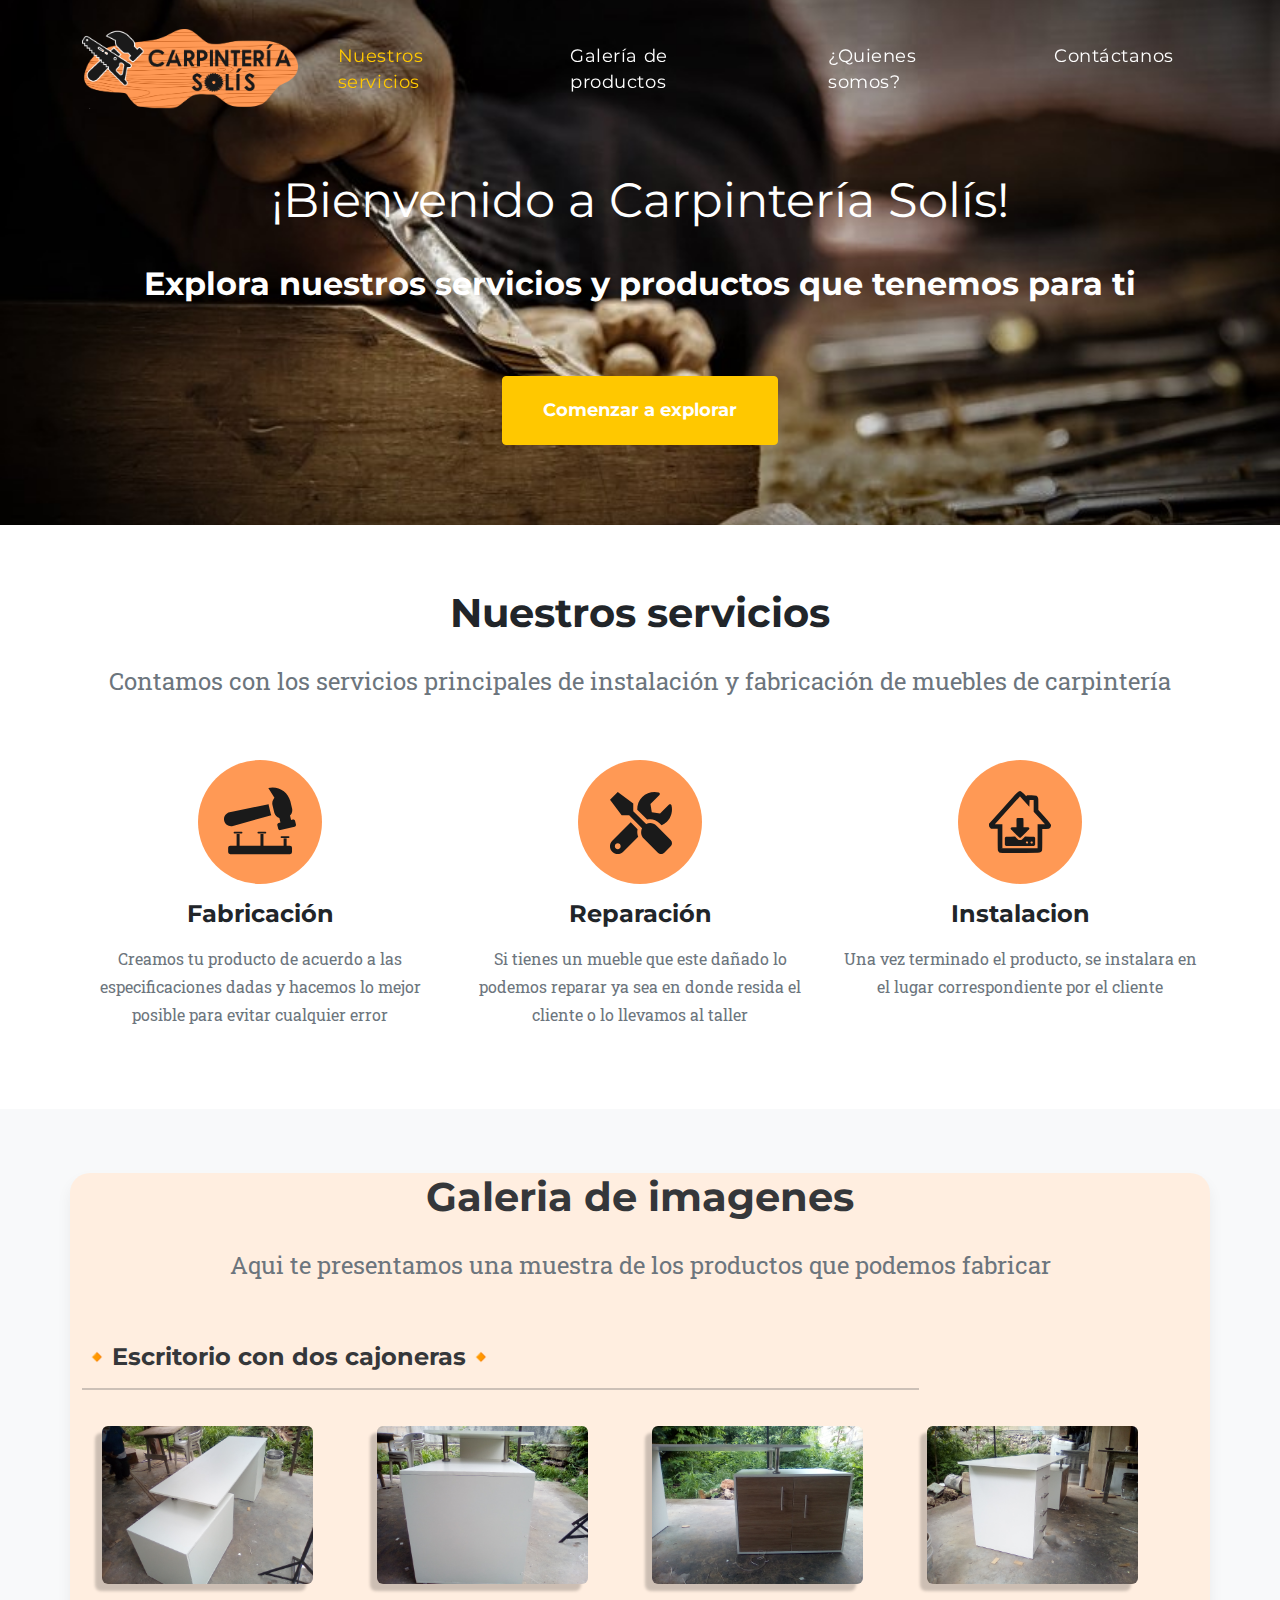
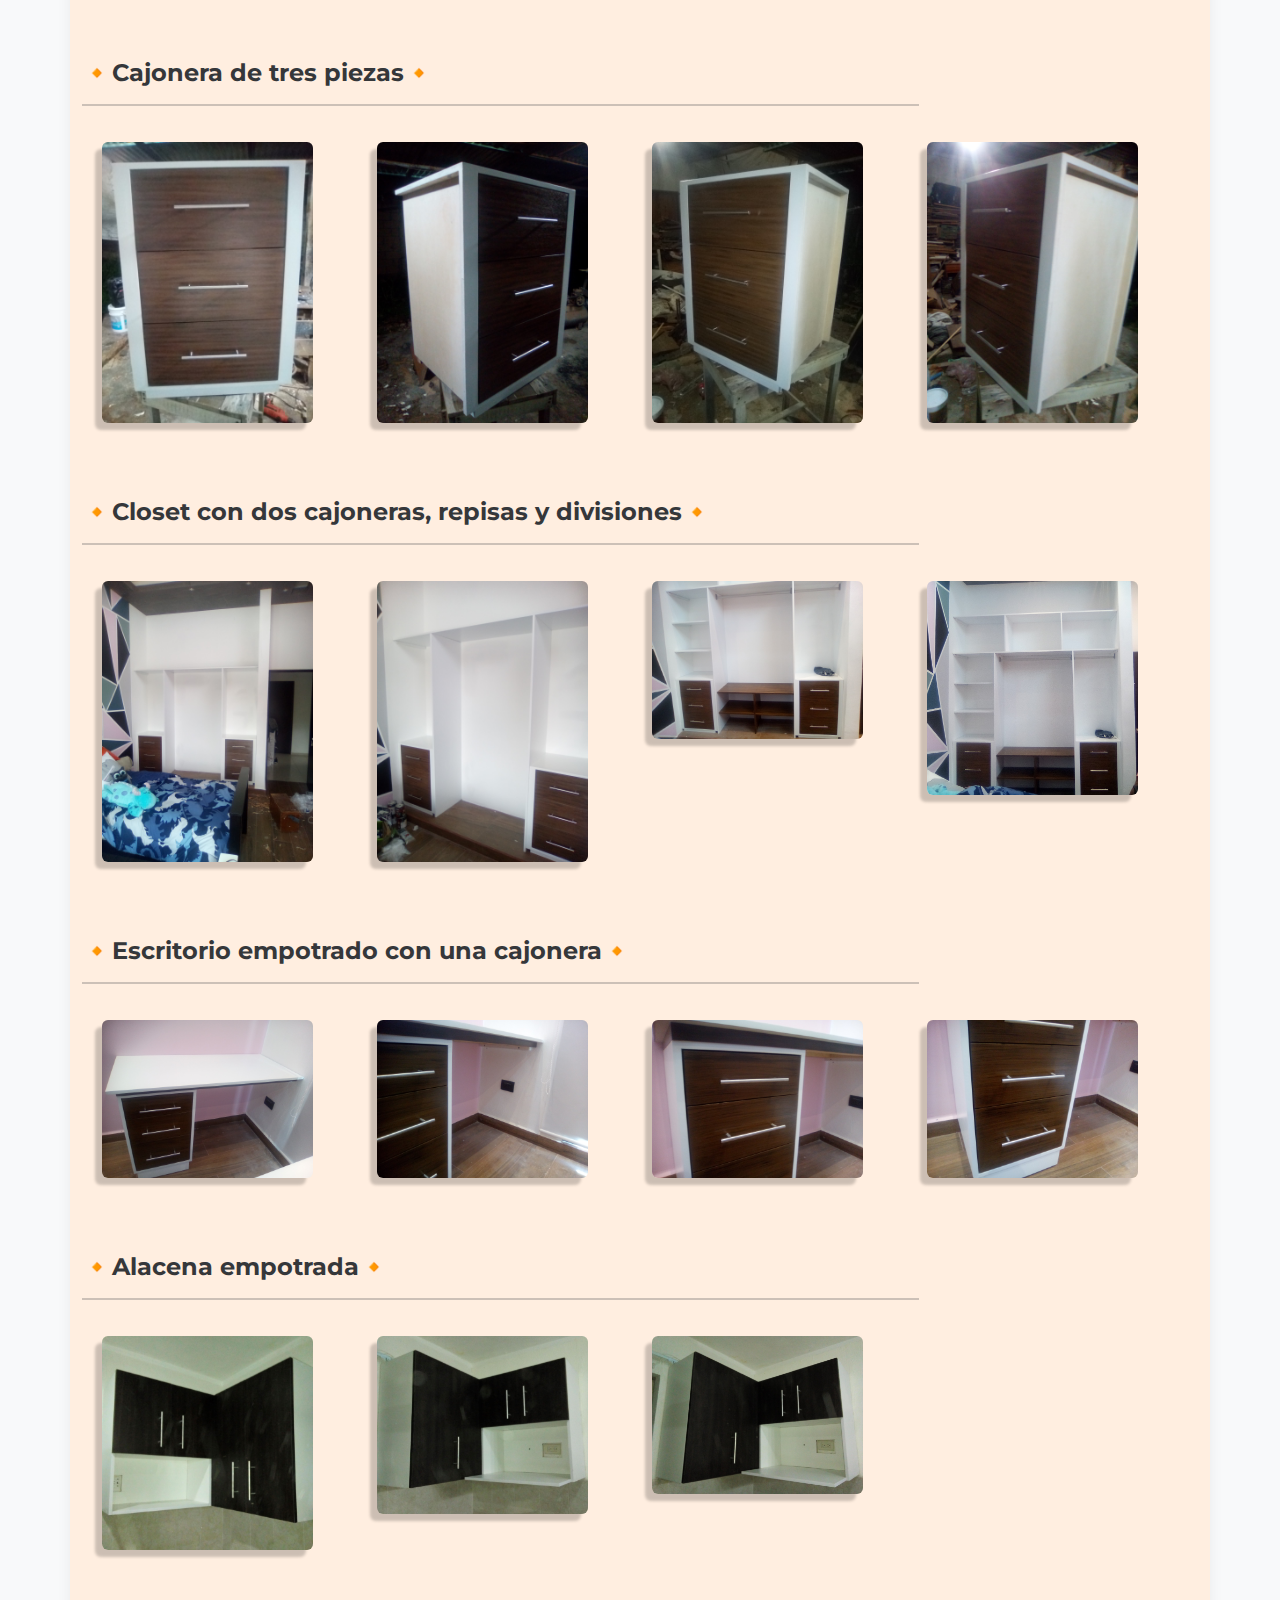
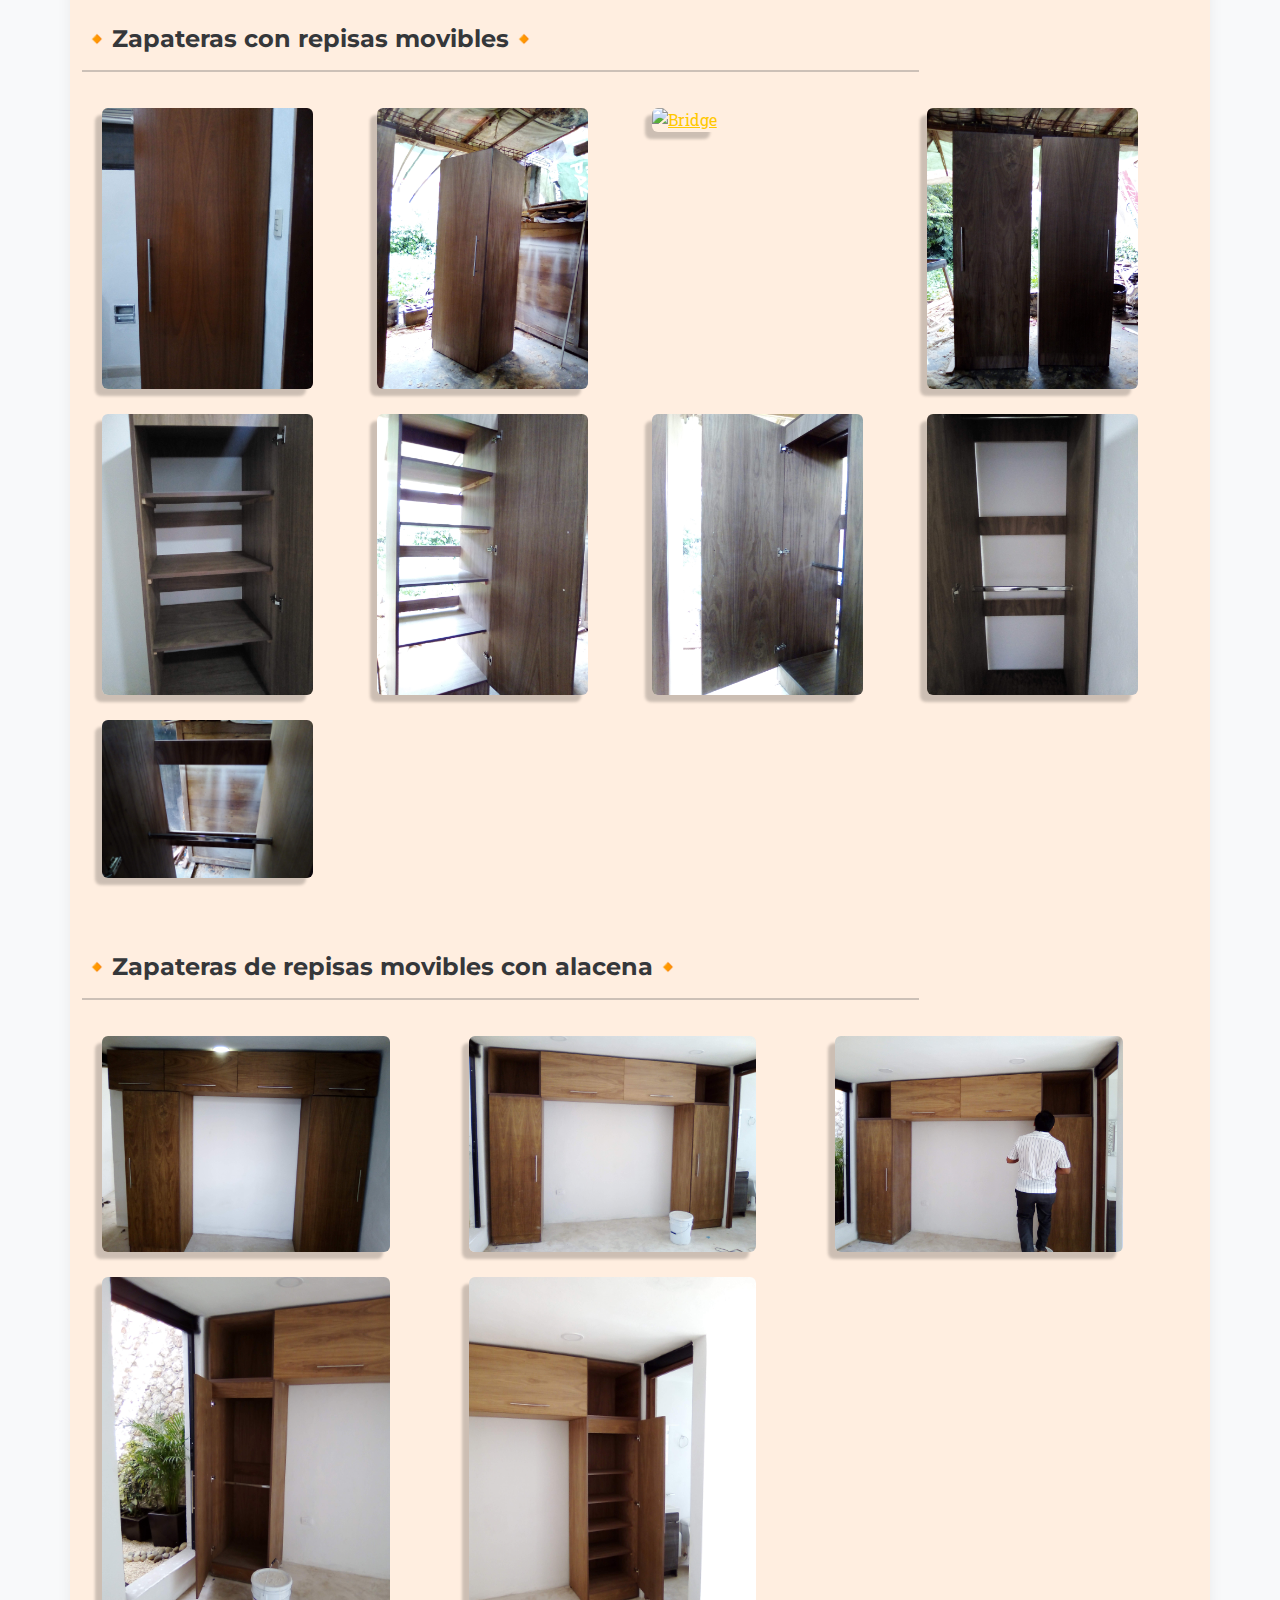
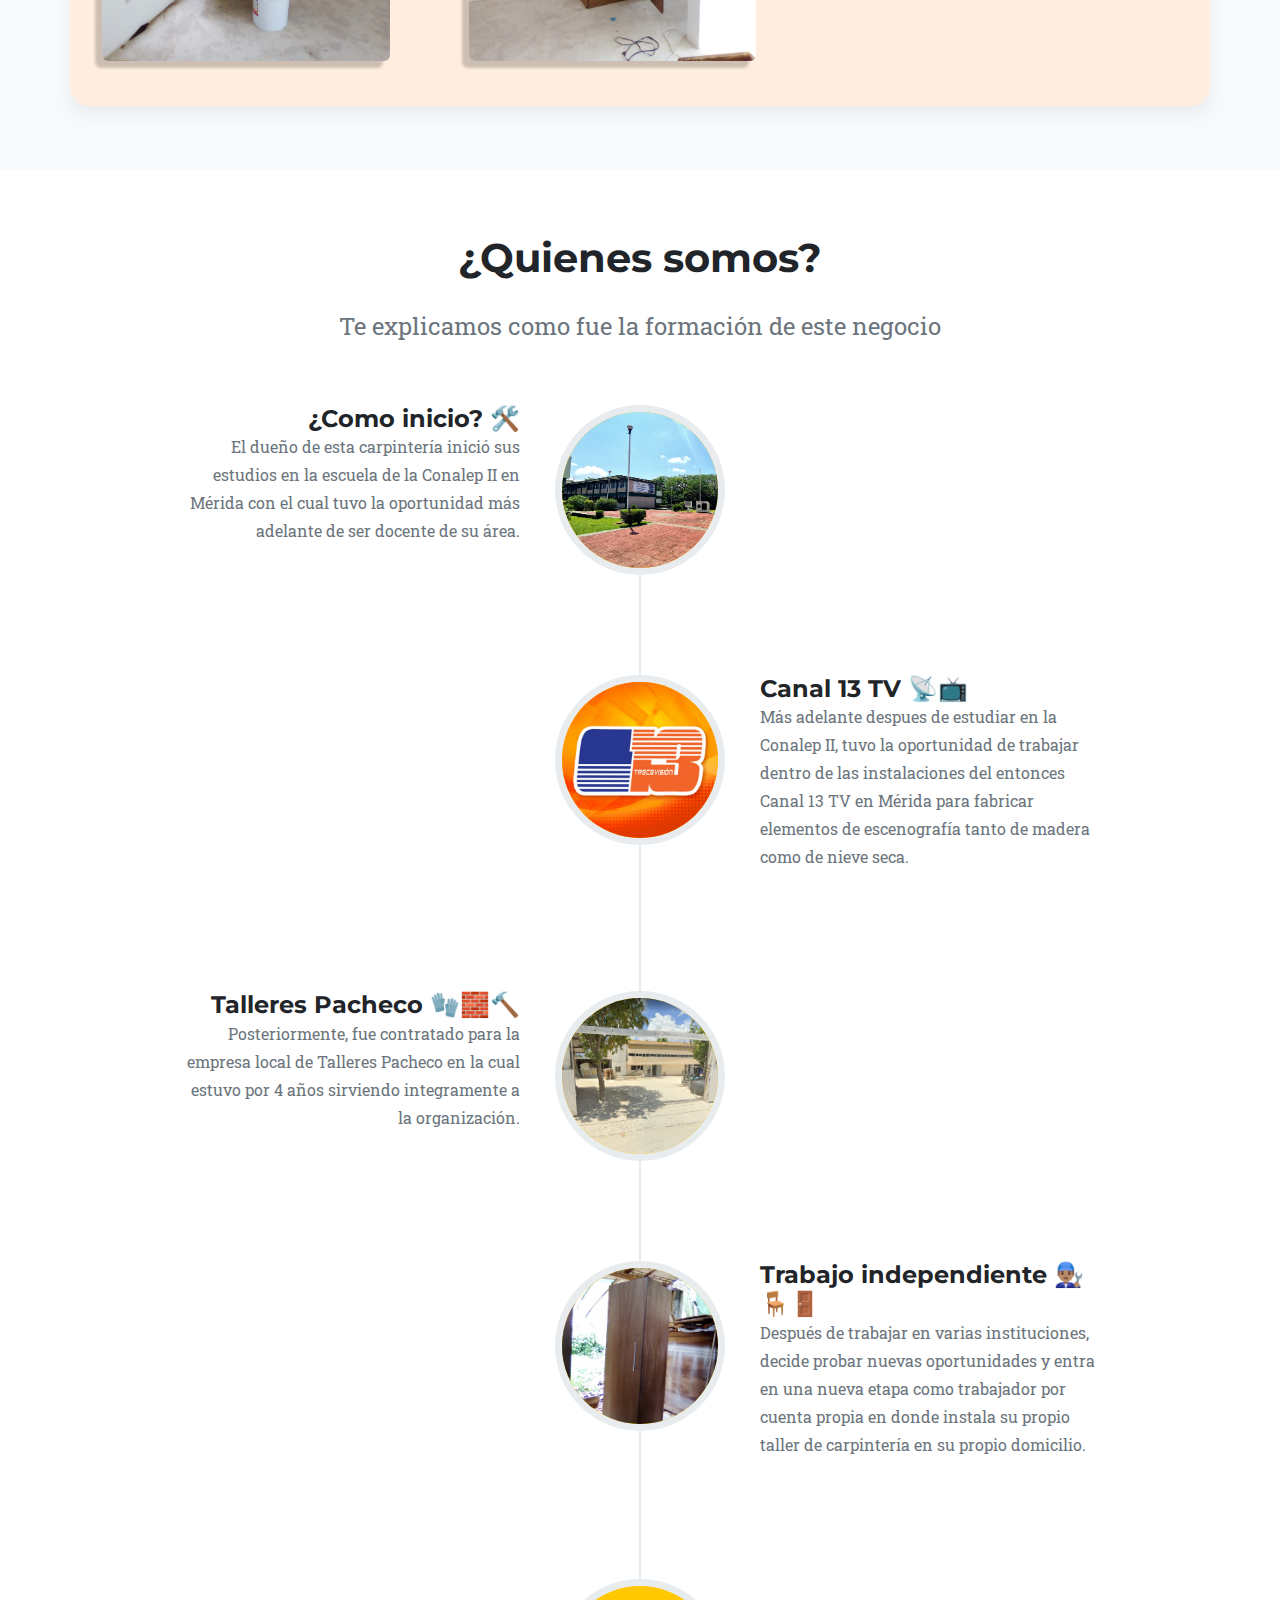
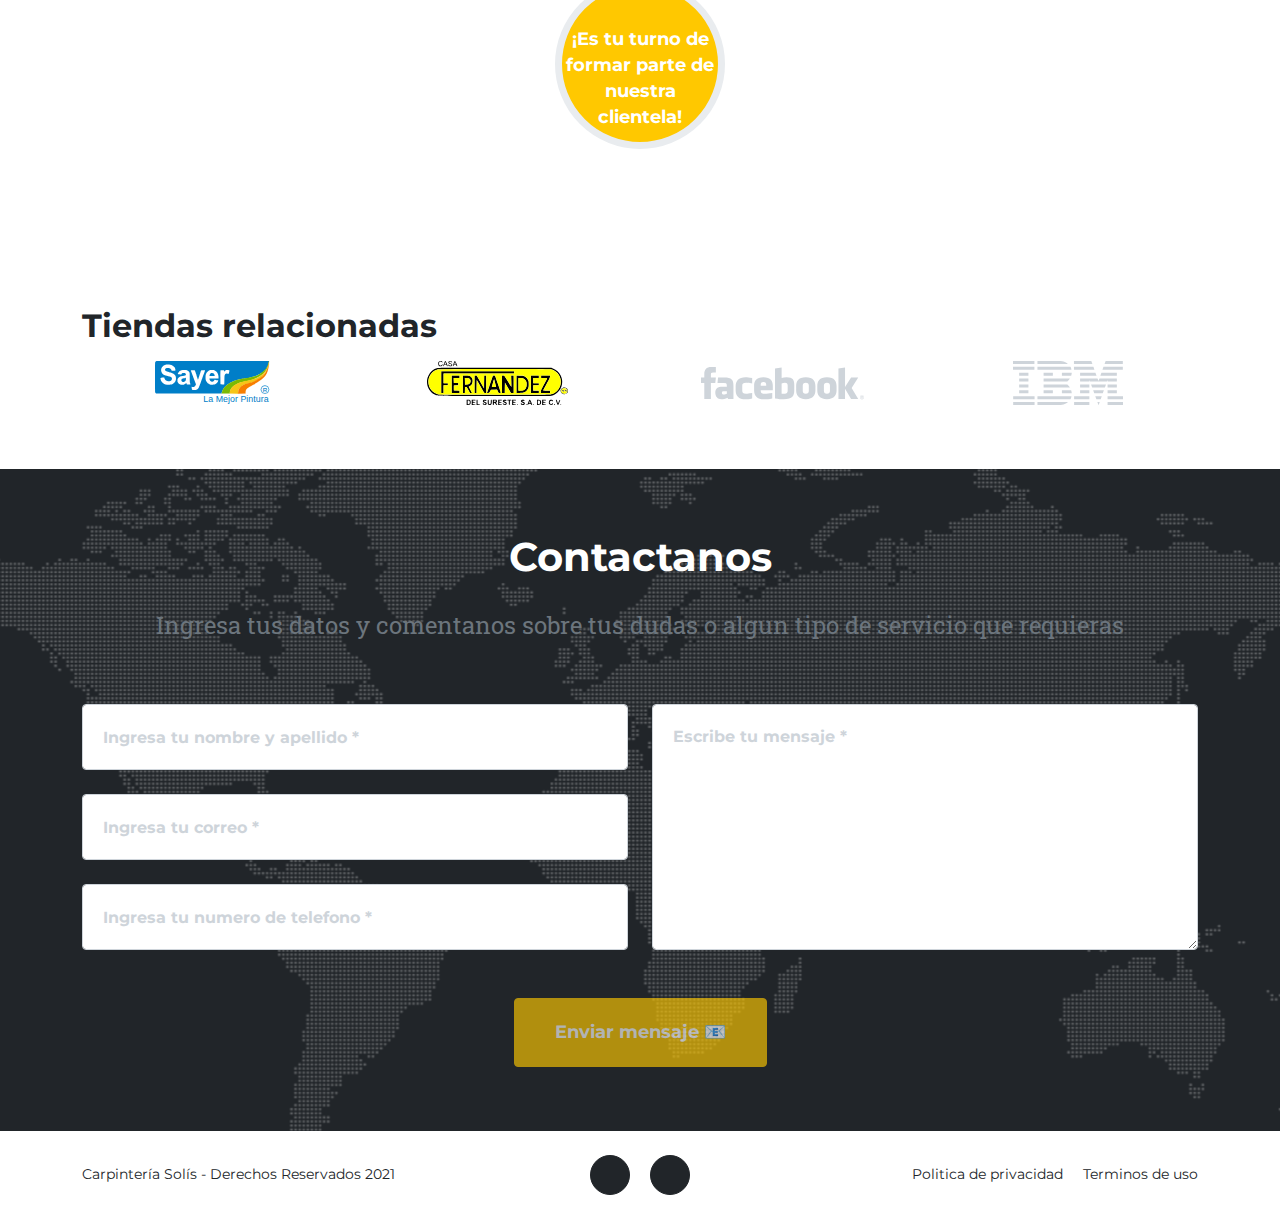
==== index.html @ 462586fd "Modificacion Quienes somos y empresas relacionadas" ====
<!DOCTYPE html>
<html lang="es">

<head>
    <meta charset="utf-8" />
    <meta name="viewport" content="width=device-width, initial-scale=1, shrink-to-fit=no" />
    <meta name="description" content="" />
    <meta name="Daniel Solís" content="" />
    <title>Carpintería Solís</title>

    <!-- Favicon-->
    <link rel="icon" type="image/x-icon" href="assets/Logo carpinteria FAVICON.png" />

    <!-- Font Awesome icons (free version)-->
    <script src="https://use.fontawesome.com/releases/v5.15.4/js/all.js" crossorigin="anonymous"></script>

    <!-- Google fonts-->
    <link href="https://fonts.googleapis.com/css?family=Montserrat:400,700" rel="stylesheet" type="text/css" />
    <link href="https://fonts.googleapis.com/css?family=Roboto+Slab:400,100,300,700" rel="stylesheet" type="text/css" />
 
    <!-- Core theme CSS (includes Bootstrap)-->
    <link href="css/styles.css" rel="stylesheet" />
    <link rel="stylesheet" href="https://cdnjs.cloudflare.com/ajax/libs/baguettebox.js/1.8.1/baguetteBox.min.css">
    <link rel="container gallery-container" href="css/gallery-grid.css" 
</head>

<body id="page-top">

    <!-- BARRA DE NAVEGACION-->
    <nav class="navbar navbar-expand-lg navbar-dark fixed-top" id="mainNav">
        <div class="container">
            <a class="navbar-brand" href="#page-top"><img src="assets/img/Logo carpinteria MenuPrincipal.png"
                    alt="..." /></a>
            <button class="navbar-toggler" type="button" data-bs-toggle="collapse" data-bs-target="#navbarResponsive"
                aria-controls="navbarResponsive" aria-expanded="false" aria-label="Toggle navigation">
                Menú
                <i class="fas fa-bars ms-1"></i>
            </button>
            <div class="collapse navbar-collapse" id="navbarResponsive">
                <ul class="navbar-nav text-uppercase ms-auto py-4 py-lg-0">
                    <li class="nav-item"><a class="nav-link" href="#services">Nuestros servicios</a></li>
                    <li class="nav-item"><a class="nav-link" href="#portfolio">Galería de productos</a></li>
                    <li class="nav-item"><a class="nav-link" href="#about">¿Quienes somos?</a></li>
                    <li class="nav-item"><a class="nav-link" href="#contact">Contáctanos</a></li>
                </ul>
            </div>
        </div>
    </nav>

    <!-- MENU PRINCIPAL-->
    <header class="masthead">
        <div class="container">
            <div class="masthead-subheading">¡Bienvenido a Carpintería Solís!</div>
            <div class="masthead-heading text-uppercase">Explora nuestros servicios y productos que tenemos para ti
            </div>
            <a class="btn btn-primary btn-xl text-uppercase" href="#services">Comenzar a explorar</a>
        </div>
    </header>

    <!-- SERVICIOS-->
    <section class="page-section" id="services">
        <div class="container">
            <!--Descripcion-->
            <div class="text-center">
                <h2 class="section-heading text-uppercase">Nuestros servicios</h2>
                <h3 class="section-subheading text-muted">Contamos con los servicios principales de instalación y
                    fabricación de
                    muebles de carpintería
                </h3>
            </div>

            <div class="row text-center">
                <!--Fabricacion-->
                <div class="col-md-4">
                    <span class="fa-stack fa-4x">
                        <img src="assets/img/Servicios/Icono Fabricacion.svg"></i>
                    </span>
                    <h4 class="my-3">Fabricación</h4>
                    <p class="text-muted">Creamos tu producto de acuerdo a las especificaciones dadas y hacemos lo mejor
                        posible para evitar cualquier error</p>
                </div>

                <!--Reparacion-->
                <div class="col-md-4">
                    <span class="fa-stack fa-4x">
                        <img src="assets/img/Servicios/Icono Reparacion.svg">
                    </span>
                    <h4 class="my-3">Reparación</h4>
                    <p class="text-muted">Si tienes un mueble que este dañado lo podemos reparar ya sea en donde
                        resida el cliente o lo llevamos al taller   
                    </p>
                </div>

                <!--Instalacion-->
                <div class="col-md-4">
                    <span class="fa-stack fa-4x">
                
                        <img src="assets/img/Servicios/Icono Instalacion.svg">
                    </span>
                    <h4 class="my-3">Instalacion</h4>
                    <p class="text-muted">Una vez terminado el producto, se instalara en el lugar correspondiente por el
                        cliente
                    </p>
                </div>

            </div>
        </div>
    </section>

    <!-- GALERIA DE IMAGENES-->

    <section class="page-section bg-light" id="portfolio">
        <div class="container gallery-container">
            <div class="text-center">
                <h2 class="section-heading text-uppercase">Galeria de imagenes</h2>
                <h3 class="section-subheading text-muted">Aqui te presentamos una muestra de los productos que podemos fabricar</h3>
            </div>

            <!-- <details>
                <summary>
                    🔸Escritorio con dos cajoneras🔸
                </summary>
                <div class="tz-gallery">
                    <div class="row">
                        <div class="col-sm-6 col-md-3">
                            <a class="lightbox" href="assets/img/Galeria de imagenes/Alacena empotrada/Alacena empotrada 1.jpg">
                                <img src="assets/img/Galeria de imagenes/Alacena empotrada/Alacena empotrada 1.jpg" alt="Park">
                            </a>
                        </div>
                        <div class="col-sm-6 col-md-3">
                            <a class="lightbox" href="assets/img/Galeria de imagenes/Alacena empotrada/Alacena empotrada 2.jpg">
                                <img src="assets/img/Galeria de imagenes/Alacena empotrada/Alacena empotrada 2.jpg" alt="Bridge">
                            </a>
                        </div>
                        <div class="col-sm-12 col-md-3">
                            <a class="lightbox" href="assets/img/Galeria de imagenes/Alacena empotrada/Alacena empotrada 3.jpg">
                                <img src="assets/img/Galeria de imagenes/Alacena empotrada/Alacena empotrada 3.jpg" alt="Tunnel">
                            </a>
                        </div>
                    </div>
                </div>
              </details> -->

            <h4>🔸Escritorio con dos cajoneras🔸</h4>
            <hr style="width:75%; border-color:#35373a;">

            <div class="tz-gallery">
                <div class="row">
                    <div class="col-sm-6 col-md-3">
                        <a class="lightbox" href="assets/img/Galeria de imagenes/Escritorio con cajoneras/Lado de atras.jpg">
                            <img src="assets/img/Galeria de imagenes/Escritorio con cajoneras/Lado de atras.jpg" alt="Park">
                        </a>
                    </div>
                    <div class="col-sm-6 col-md-3">
                        <a class="lightbox" href="assets/img/Galeria de imagenes/Escritorio con cajoneras/Lado derecho.jpg">
                            <img src="assets/img/Galeria de imagenes/Escritorio con cajoneras/Lado derecho.jpg" alt="Bridge">
                        </a>
                    </div>
                    <div class="col-sm-12 col-md-3">
                        <a class="lightbox" href="assets/img/Galeria de imagenes/Escritorio con cajoneras/Parte de cajonera.jpg">
                            <img src="assets/img/Galeria de imagenes/Escritorio con cajoneras/Parte de cajonera.jpg" alt="Tunnel">
                        </a>
                    </div>
                    <div class="col-sm-6 col-md-3">
                        <a class="lightbox" href="assets/img/Galeria de imagenes/Escritorio con cajoneras/Partte izquierda.jpg">
                            <img src="assets/img/Galeria de imagenes/Escritorio con cajoneras/Partte izquierda.jpg" alt="Coast">
                        </a>
                    </div>
                </div>
            </div>

            <h4>🔸Cajonera de tres piezas🔸</h4>
            <hr style="width:75%; border-color:#35373a;">
            <div class="tz-gallery">
                <div class="row">
                    <div class="col-sm-6 col-md-3">
                        <a class="lightbox" href="assets/img/Galeria de imagenes/Cajonera de 3 piezas/Vista frontal.jpg">
                            <img src="assets/img/Galeria de imagenes/Cajonera de 3 piezas/Vista frontal.jpg" alt="Park">
                        </a>
                    </div>
                    <div class="col-sm-6 col-md-3">
                        <a class="lightbox" href="assets/img/Galeria de imagenes/Cajonera de 3 piezas/Vista izquierda.jpg">
                            <img src="assets/img/Galeria de imagenes/Cajonera de 3 piezas/Vista izquierda.jpg" alt="Bridge">
                        </a>
                    </div>
                    <div class="col-sm-12 col-md-3">
                        <a class="lightbox" href="assets/img/Galeria de imagenes/Cajonera de 3 piezas/Vista derecha sin luz.jpg">
                            <img src="assets/img/Galeria de imagenes/Cajonera de 3 piezas/Vista derecha sin luz.jpg" alt="Tunnel">
                        </a>
                    </div>
                    <div class="col-sm-6 col-md-3">
                        <a class="lightbox" href="assets/img/Galeria de imagenes/Cajonera de 3 piezas/Vista derecha.jpg">
                            <img src="assets/img/Galeria de imagenes/Cajonera de 3 piezas/Vista derecha.jpg" alt="Coast">
                        </a>
                    </div>
                </div>
            </div>

            <h4>🔸Closet con dos cajoneras, repisas y divisiones🔸</h4>
            <hr style="width:75%; border-color:#35373a;">
            <div class="tz-gallery">
                <div class="row">
                    <div class="col-sm-6 col-md-3">
                        <a class="lightbox" href="assets/img/Galeria de imagenes/Closet con cajoneras y repisas/closet con cajoneras 1 frente.jpg">
                            <img src="assets/img/Galeria de imagenes/Closet con cajoneras y repisas/closet con cajoneras 1 frente.jpg" alt="Park">
                        </a>
                    </div>
                    <div class="col-sm-6 col-md-3">
                        <a class="lightbox" href="assets/img/Galeria de imagenes/Closet con cajoneras y repisas/closet con cajoneras 2 lado derecho.jpg">
                            <img src="assets/img/Galeria de imagenes/Closet con cajoneras y repisas/closet con cajoneras 2 lado derecho.jpg" alt="Bridge">
                        </a>
                    </div>
                    <div class="col-sm-12 col-md-3">
                        <a class="lightbox" href="assets/img/Galeria de imagenes/Closet con cajoneras y repisas/closet con cajoneras y repisas 1.jpg">
                            <img src="assets/img/Galeria de imagenes/Closet con cajoneras y repisas/closet con cajoneras y repisas 1.jpg" alt="Tunnel">
                        </a>
                    </div>
                    <div class="col-sm-6 col-md-3">
                        <a class="lightbox" href="assets/img/Galeria de imagenes/Closet con cajoneras y repisas/closet con cajoneras y repisas 2.jpg">
                            <img src="assets/img/Galeria de imagenes/Closet con cajoneras y repisas/closet con cajoneras y repisas 2.jpg" alt="Coast">
                        </a>
                    </div>
                </div>
            </div>

            <h4>🔸Escritorio empotrado con una cajonera🔸</h4>
            <hr style="width:75%; border-color:#35373a;">
            <div class="tz-gallery">
                <div class="row">
                    <div class="col-sm-6 col-md-3">
                        <a class="lightbox" href="assets/img/Galeria de imagenes/Escritorio empotrado/Escritorio empotrado a la pared FRENTE.jpg">
                            <img src="assets/img/Galeria de imagenes/Escritorio empotrado/Escritorio empotrado a la pared FRENTE.jpg" alt="Park">
                        </a>
                    </div>
                    <div class="col-sm-6 col-md-3">
                        <a class="lightbox" href="assets/img/Galeria de imagenes/Escritorio empotrado/Escritorio empotrado a la pared ADENTRO.jpg">
                            <img src="assets/img/Galeria de imagenes/Escritorio empotrado/Escritorio empotrado a la pared ADENTRO.jpg" alt="Bridge">
                        </a>
                    </div>
                    <div class="col-sm-12 col-md-3">
                        <a class="lightbox" href="assets/img/Galeria de imagenes/Escritorio empotrado/Escritorio empotrado a la pared ARRIBA.jpg">
                            <img src="assets/img/Galeria de imagenes/Escritorio empotrado/Escritorio empotrado a la pared ARRIBA.jpg" alt="Tunnel">
                        </a>
                    </div>
                    <div class="col-sm-6 col-md-3">
                        <a class="lightbox" href="assets/img/Galeria de imagenes/Escritorio empotrado/Escritorio empotrado a la pared ABAJO.jpg">
                            <img src="assets/img/Galeria de imagenes/Escritorio empotrado/Escritorio empotrado a la pared ABAJO.jpg" alt="Coast">
                        </a>
                    </div>
                </div>
            </div>

            <h4>🔸Alacena empotrada🔸</h4>
            <hr style="width:75%; border-color:#35373a;">
            <div class="tz-gallery">
                <div class="row">
                    <div class="col-sm-6 col-md-3">
                        <a class="lightbox" href="assets/img/Galeria de imagenes/Alacena empotrada/Alacena empotrada 1.jpg">
                            <img src="assets/img/Galeria de imagenes/Alacena empotrada/Alacena empotrada 1.jpg" alt="Park">
                        </a>
                    </div>
                    <div class="col-sm-6 col-md-3">
                        <a class="lightbox" href="assets/img/Galeria de imagenes/Alacena empotrada/Alacena empotrada 2.jpg">
                            <img src="assets/img/Galeria de imagenes/Alacena empotrada/Alacena empotrada 2.jpg" alt="Bridge">
                        </a>
                    </div>
                    <div class="col-sm-12 col-md-3">
                        <a class="lightbox" href="assets/img/Galeria de imagenes/Alacena empotrada/Alacena empotrada 3.jpg">
                            <img src="assets/img/Galeria de imagenes/Alacena empotrada/Alacena empotrada 3.jpg" alt="Tunnel">
                        </a>
                    </div>
                </div>
            </div>

            <h4>🔸Zapateras con repisas movibles🔸</h4>
            <hr style="width:75%; border-color:#35373a;">
            <div class="tz-gallery">
                <div class="row">
                    <div class="col-sm-6 col-md-3">
                        <a class="lightbox" href="assets/img/Galeria de imagenes/Zapateras con repisas removibles/Zapatera cerrada 1.jpg">
                            <img src="assets/img/Galeria de imagenes/Zapateras con repisas removibles/Zapatera cerrada 1.jpg" alt="Park">
                        </a>
                    </div>
                    <div class="col-sm-6 col-md-3">
                        <a class="lightbox" href="assets/img/Galeria de imagenes/Zapateras con repisas removibles/Zapatera cerrada 2.jpg">
                            <img src="assets/img/Galeria de imagenes/Zapateras con repisas removibles/Zapatera cerrada 2.jpg" alt="Bridge">
                        </a>
                    </div>
                    <div class="col-sm-6 col-md-3">
                        <a class="lightbox" href="assets/img/Galeria de imagenes/Zapateras con repisas removibles/Zapateras cerradas 1.jpg">
                            <img src="assets/img/Galeria de imagenes/Zapateras con repisas removibles/zapateras cerradas 1.jpg" alt="Bridge">
                        </a>
                    </div>
                    <div class="col-sm-12 col-md-3">
                        <a class="lightbox" href="assets/img/Galeria de imagenes/Zapateras con repisas removibles/zapateras cerradas 2.jpg">
                            <img src="assets/img/Galeria de imagenes/Zapateras con repisas removibles/zapateras cerradas 2.jpg" alt="Tunnel">
                        </a>
                    </div>
                    <div class="col-sm-6 col-md-3">
                        <a class="lightbox" href="assets/img/Galeria de imagenes/Zapateras con repisas removibles/Zapatera abierta 1.jpg">
                            <img src="assets/img/Galeria de imagenes/Zapateras con repisas removibles/Zapatera abierta 1.jpg" alt="Park">
                        </a>
                    </div>
                    <div class="col-sm-6 col-md-3">
                        <a class="lightbox" href="assets/img/Galeria de imagenes/Zapateras con repisas removibles/Zapatera abierta 2.jpg">
                            <img src="assets/img/Galeria de imagenes/Zapateras con repisas removibles/Zapatera abierta 2.jpg" alt="Bridge">
                        </a>
                    </div>
                    <div class="col-sm-12 col-md-3">
                        <a class="lightbox" href="assets/img/Galeria de imagenes/Zapateras con repisas removibles/Zapatera abierta 3.jpg">
                            <img src="assets/img/Galeria de imagenes/Zapateras con repisas removibles/Zapatera abierta 3.jpg" alt="Tunnel">
                        </a>
                    </div>
                    <div class="col-sm-6 col-md-3">
                        <a class="lightbox" href="assets/img/Galeria de imagenes/Zapateras con repisas removibles/Zapatera abierta 4.jpg">
                            <img src="assets/img/Galeria de imagenes/Zapateras con repisas removibles/Zapatera abierta 4.jpg" alt="Park">
                        </a>
                    </div>
                    <div class="col-sm-6 col-md-3">
                        <a class="lightbox" href="assets/img/Galeria de imagenes/Zapateras con repisas removibles/Zapatera abierta 5.jpg">
                            <img src="assets/img/Galeria de imagenes/Zapateras con repisas removibles/Zapatera abierta 5.jpg" alt="Bridge">
                        </a>
                    </div>
                </div>
            </div>

            <h4>🔸Zapateras de repisas movibles con alacena🔸</h4>
            <hr style="width:75%; border-color:#35373a;">
            <div class="tz-gallery">
                <div class="row">
                    <div class="col-sm-6 col-md-4">
                        <a class="lightbox" href="assets/img/Galeria de imagenes/Zapateras con alacena/Zapateras con alacena 1.jpg">
                            <img src="assets/img/Galeria de imagenes/Zapateras con alacena/Zapateras con alacena 1.jpg" alt="Park">
                        </a>
                    </div>
                    <div class="col-sm-6 col-md-4">
                        <a class="lightbox" href="assets/img/Galeria de imagenes/Zapateras con alacena/Zapateras con alacena 2.jpg">
                            <img src="assets/img/Galeria de imagenes/Zapateras con alacena/Zapateras con alacena 2.jpg" alt="Bridge">
                        </a>
                    </div>
                    <div class="col-sm-12 col-md-4">
                        <a class="lightbox" href="assets/img/Galeria de imagenes/Zapateras con alacena/Zapateras con alacena 3.jpg">
                            <img src="assets/img/Galeria de imagenes/Zapateras con alacena/Zapateras con alacena 3.jpg" alt="Tunnel">
                        </a>
                    </div>
                    <div class="col-sm-6 col-md-4">
                        <a class="lightbox" href="assets/img/Galeria de imagenes/Zapateras con alacena/Zapatera con alacena abierta IZQUIERDA.jpg">
                            <img src="assets/img/Galeria de imagenes/Zapateras con alacena/Zapatera con alacena abierta IZQUIERDA.jpg" alt="Coast">
                        </a>
                    </div>
                    <div class="col-sm-6 col-md-4">
                        <a class="lightbox" href="assets/img/Galeria de imagenes/Zapateras con alacena/Zapatera con alacena abierta DERECHA.jpg">
                            <img src="assets/img/Galeria de imagenes/Zapateras con alacena/Zapatera con alacena abierta DERECHA.jpg" alt="Coast">
                        </a>
                    </div>
                </div>
            </div>

            <script src="https://cdnjs.cloudflare.com/ajax/libs/baguettebox.js/1.8.1/baguetteBox.min.js"></script>
            <script>
                baguetteBox.run('.tz-gallery');
            </script>
        </div>
    </section>

    <!-- QUIENES SOMOS -->
    <section class="page-section" id="about">
        <div class="container">
            <div class="text-center">
                <h2 class="section-heading text-uppercase">¿Quienes somos?</h2>
                <h3 class="section-subheading text-muted">Te explicamos como fue la formación de este negocio</h3>
            </div>
            <ul class="timeline">
                <li>
                    <div class="timeline-image"><img class="rounded-circle img-fluid" src="assets/img/Quienes somos/Conalep 2.png"
                            alt="..." /></div>
                    <div class="timeline-panel">
                        <div class="timeline-heading">
                            <h4>¿Como inicio? 🛠</h4>

                        </div>
                        <div class="timeline-body">
                            <p class="text-muted">El dueño de esta carpintería inició sus estudios
                                en la escuela de la Conalep II en Mérida con el cual tuvo la oportunidad 
                                más adelante de ser docente de su área.
                            </p>
                        </div>
                    </div>
                </li>

                <li class="timeline-inverted">
                    <div class="timeline-image"><img class="rounded-circle img-fluid" src="assets/img/Quienes somos/canal 13 yucatan.jpg"
                            alt="..." /></div>
                    <div class="timeline-panel">
                        <div class="timeline-heading">
                            <h4>Canal 13 TV 📡📺</h4>
                            <h4 class="subheading"></h4>
                        </div>
                        <div class="timeline-body">
                            <p class="text-muted">Más adelante despues de estudiar en la Conalep II, tuvo la oportunidad de trabajar
                                dentro de las instalaciones del entonces Canal 13 TV en Mérida para fabricar elementos de escenografía
                                tanto de madera como de nieve seca.
                            </p>
                        </div>
                    </div>
                </li>
                <li>
                    <div class="timeline-image"><img class="rounded-circle img-fluid" src="assets/img/Quienes somos/Talleres Pacheco.png"
                            alt="..." /></div>
                    <div class="timeline-panel">
                        <div class="timeline-heading">
                            <h4>Talleres Pacheco 🧤🧱🔨</h4>
                            <h4 class="subheading"></h4>
                        </div>
                        <div class="timeline-body">
                            <p class="text-muted">Posteriormente, fue contratado para la empresa local de Talleres Pacheco en la cual estuvo
                                por 4 años sirviendo integramente a la organización.
                            </p>
                        </div>
                    </div>
                </li>  
                <li class="timeline-inverted">
                    <div class="timeline-image"><img class="rounded-circle img-fluid" src="assets/img/Quienes somos/Trabajo por cuenta propia.jpg"
                            alt="..." /></div>
                    <div class="timeline-panel">
                        <div class="timeline-heading">
                            <h4>Trabajo independiente 👨🏽‍🔧🪑🚪</h4>
                            <h4 class="subheading"></h4>
                        </div>
                        <div class="timeline-body">
                            <p class="text-muted">Después de trabajar en varias instituciones, decide probar nuevas oportunidades y entra en una nueva 
                                etapa como trabajador por cuenta propia en donde instala su propio taller de carpintería en su propio domicilio.
                            </p>
                        </div>
                    </div>
                </li>
                <li class="timeline-inverted">
                    <div class="timeline-image">
                        <h4>
                            ¡Es tu turno de
                            <br />
                            formar parte de 
                            <br />
                            nuestra clientela!
                        </h4>
                    </div>
                </li>
            </ul>
        </div>
    </section>
    <!-- Team-->
    <!-- <section class="page-section bg-light" id="team">
            <div class="container">
                <div class="text-center">
                    <h2 class="section-heading text-uppercase">Our Amazing Team</h2>
                    <h3 class="section-subheading text-muted">Lorem ipsum dolor sit amet consectetur.</h3>
                </div>
                <div class="row">
                    <div class="col-lg-4">
                        <div class="team-member">
                            <img class="mx-auto rounded-circle" src="assets/img/team/1.jpg" alt="..." />
                            <h4>Parveen Anand</h4>
                            <p class="text-muted">Lead Designer</p>
                            <a class="btn btn-dark btn-social mx-2" href="#!"><i class="fab fa-twitter"></i></a>
                            <a class="btn btn-dark btn-social mx-2" href="#!"><i class="fab fa-facebook-f"></i></a>
                            <a class="btn btn-dark btn-social mx-2" href="#!"><i class="fab fa-linkedin-in"></i></a>
                        </div>
                    </div>
                    <div class="col-lg-4">
                        <div class="team-member">
                            <img class="mx-auto rounded-circle" src="assets/img/team/2.jpg" alt="..." />
                            <h4>Diana Petersen</h4>
                            <p class="text-muted">Lead Marketer</p>
                            <a class="btn btn-dark btn-social mx-2" href="#!"><i class="fab fa-twitter"></i></a>
                            <a class="btn btn-dark btn-social mx-2" href="#!"><i class="fab fa-facebook-f"></i></a>
                            <a class="btn btn-dark btn-social mx-2" href="#!"><i class="fab fa-linkedin-in"></i></a>
                        </div>
                    </div>
                    <div class="col-lg-4">
                        <div class="team-member">
                            <img class="mx-auto rounded-circle" src="assets/img/team/3.jpg" alt="..." />
                            <h4>Larry Parker</h4>
                            <p class="text-muted">Lead Developer</p>
                            <a class="btn btn-dark btn-social mx-2" href="#!"><i class="fab fa-twitter"></i></a>
                            <a class="btn btn-dark btn-social mx-2" href="#!"><i class="fab fa-facebook-f"></i></a>
                            <a class="btn btn-dark btn-social mx-2" href="#!"><i class="fab fa-linkedin-in"></i></a>
                        </div>
                    </div>
                </div>
                <div class="row">
                    <div class="col-lg-8 mx-auto text-center"><p class="large text-muted">Lorem ipsum dolor sit amet, consectetur adipisicing elit. Aut eaque, laboriosam veritatis, quos non quis ad perspiciatis, totam corporis ea, alias ut unde.</p></div>
                </div>
            </div>
        </section> -->
    <!-- Clients-->
    <div class="py-5">
        <div class="container">
            <h2>Tiendas relacionadas</h2>
            <div class="row align-items-center">
                <div class="col-md-3 col-sm-6 my-3">
                    <a href="https://www.gruposayer.com/v2/index.php?id_tienda=sayer" target="_blank">
                        <img class="img-fluid img-brand d-block mx-auto" src="assets/img/Empresas relacionadas/Sayer-Lack-logo.svg"
                            alt="..." /></a>
                </div>
                <div class="col-md-3 col-sm-6 my-3">
                    <a href="https://www.fernandez.com.mx" target="_blank">
                        <img class="img-fluid img-brand d-block mx-auto" src="assets/img/Empresas relacionadas/Ferreteria-Fernandez-logo.svg"
                            alt="..." /></a>
                </div>
                <div class="col-md-3 col-sm-6 my-3">
                    <a href="#!"><img class="img-fluid img-brand d-block mx-auto" src="assets/img/Empresas relacionadas/facebook.svg"
                            alt="..." /></a>
                </div>
                <div class="col-md-3 col-sm-6 my-3">
                    <a href="#!"><img class="img-fluid img-brand d-block mx-auto" src="assets/img/Empresas relacionadas/ibm.svg"
                            alt="..." /></a>
                </div>
            </div>
        </div>
    </div>
    <!-- Contact-->
    <section class="page-section" id="contact">
        <div class="container">
            <div class="text-center">
                <h2 class="section-heading text-uppercase">Contactanos</h2>
                <h3 class="section-subheading text-muted">Ingresa tus datos y comentanos sobre tus dudas o
                    algun tipo de servicio que requieras
                </h3>
            </div>
            <!-- * * * * * * * * * * * * * * *-->
            <!-- * * SB Forms Contact Form * *-->
            <!-- * * * * * * * * * * * * * * *-->
            <!-- This form is pre-integrated with SB Forms.-->
            <!-- To make this form functional, sign up at-->
            <!-- https://startbootstrap.com/solution/contact-forms-->
            <!-- to get an API token!-->
            <form id="contactForm" data-sb-form-api-token="API_TOKEN">
                <div class="row align-items-stretch mb-5">
                    <div class="col-md-6">
                        <div class="form-group">
                            <!-- Ingreso de nombre -->
                            <input class="form-control" id="name" type="text"
                                placeholder="Ingresa tu nombre y apellido *" data-sb-validations="required" />
                            <div class="invalid-feedback" data-sb-feedback="name:required">Se necesita poner un nombre</div>
                        </div>
                        <div class="form-group">
                            <!-- Ingreso de correo electronico -->
                            <input class="form-control" id="email" type="email" placeholder="Ingresa tu correo *"
                                data-sb-validations="required,email" />
                            <div class="invalid-feedback" data-sb-feedback="email:required">Se necesita poner un e-mail</div>
                            <div class="invalid-feedback" data-sb-feedback="email:email">El correo electronico ingresado no es valido</div>
                        </div>
                        <div class="form-group mb-md-0">
                            <!-- Ingreso de numero de telefono -->
                            <input class="form-control" id="phone" type="tel"
                                placeholder="Ingresa tu numero de telefono *" data-sb-validations="required" />
                            <div class="invalid-feedback" data-sb-feedback="phone:required">Se necesita poner un número de telefono
                            </div>
                        </div>
                    </div>
                    <div class="col-md-6">
                        <div class="form-group form-group-textarea mb-md-0">
                            <!--Mensaje de texto-->
                            <textarea class="form-control" id="message" placeholder="Escribe tu mensaje *"
                                data-sb-validations="required"></textarea>
                            <div class="invalid-feedback" data-sb-feedback="message:required">No se permiten mensajes vacios
                            </div>
                        </div>
                    </div>
                </div>
                <!-- Submit success message-->
                <!---->
                <!-- This is what your users will see when the form-->
                <!-- has successfully submitted-->
                <div class="d-none" id="submitSuccessMessage">
                    <div class="text-center text-white mb-3">
                        <div class="fw-bolder">Form submission successful!</div>
                        To activate this form, sign up at
                        <br />
                        <a
                            href="https://startbootstrap.com/solution/contact-forms">https://startbootstrap.com/solution/contact-forms</a>
                    </div>
                </div>
                <!-- Submit error message-->
                <!---->
                <!-- This is what your users will see when there is-->
                <!-- an error submitting the form-->
                <div class="d-none" id="submitErrorMessage">
                    <div class="text-center text-danger mb-3">Error de envio del mensaje</div>
                </div>
                <!-- Submit Button-->
                <div class="text-center"><button class="btn btn-primary btn-xl text-uppercase disabled"
                        id="submitButton" type="submit">Enviar mensaje 📧</button></div>
            </form>
        </div>
    </section>
    <!-- Footer-->
    <footer class="footer py-4">
        <div class="container">
            <div class="row align-items-center">
                <div class="col-lg-4 text-lg-start">Carpintería Solís - Derechos Reservados 2021</div>
                <div class="col-lg-4 my-3 my-lg-0">
                    <a class="btn btn-dark btn-social mx-2" href="https://www.facebook.com/Carpintería-SOLIS-104891388678443" target="_blank">
                        <i class="fab fa-facebook-f"></i></a>
                    
                    <a class="btn btn-dark btn-social mx-2" href="#!">
                        <i class="fab fa-twitter"></i></a>
                    
                    <!-- <a class="btn btn-dark btn-social mx-2" href="#!"><i class="fab fa-linkedin-in"></i></a> -->
                </div>
                <div class="col-lg-4 text-lg-end">
                    <a class="link-dark text-decoration-none me-3" href="#!">Politica de privacidad</a>
                    <a class="link-dark text-decoration-none" href="#!">Terminos de uso</a>
                </div>
            </div>
        </div>
    </footer>


    <!-- CONTENIDO DENTRO DE LA GALERIA DE MUEBLES-->

    <!-- Escritorio con cajoneras-->
    <div class="portfolio-modal modal fade" id="portfolioModal1" tabindex="-1" role="dialog" aria-hidden="true">
        <div class="modal-dialog">
            <div class="modal-content">
                <div class="close-modal" data-bs-dismiss="modal"><img src="assets/img/close-icon.svg"
                        alt="Close modal" /></div>
                <div class="container">
                    <div class="container gallery-container">
                        <div class="col-lg-4">
                            <div class="modal-body">
                                <!--Imagenes del productos-->
                                <h2 class="text-uppercase">Escritorio con cajoneras y base</h2>
                                <br>
                                <div class="tz-gallery">
                                    <div class="row">
                                        <div class="col-sm-4 col-md-4">
                                            <a class="lightbox"
                                                href="assets/img/portfolio/Escritorio con cajoneras/Lado de atras.jpg">
                                                <img src="assets/img/portfolio/Escritorio con cajoneras/Lado de atras.jpg"
                                                    alt="Park">
                                            </a>
                                        </div>
                                        <div class="col-sm-4 col-md-4">
                                            <a class="lightbox"
                                                href="assets/img/portfolio/Escritorio con cajoneras/Lado derecho.jpg">
                                                <img src="assets/img/portfolio/Escritorio con cajoneras/Lado derecho.jpg"
                                                    alt="Bridge">
                                            </a>
                                        </div>
                                        <div class="col-sm-4 col-md-4">
                                            <a class="lightbox"
                                                href="assets/img/portfolio/Escritorio con cajoneras/Parte de cajonera.jpg">
                                                <img src="assets/img/portfolio/Escritorio con cajoneras/Parte de cajonera.jpg"
                                                    alt="Tunnel">
                                            </a>
                                        </div>
                                        <div class="col-sm-4 col-md-4">
                                            <a class="lightbox"
                                                href="assets/img/portfolio/Escritorio con cajoneras/Partte izquierda.jpg">
                                                <img src="assets/img/portfolio/Escritorio con cajoneras/Partte izquierda.jpg"
                                                    alt="Coast">
                                            </a>
                                        </div>
                                        <div class="col-sm-4 col-md-4">
                                            <a class="lightbox" href="../images/rails.jpg">
                                                <img src="../images/rails.jpg" alt="Rails">
                                            </a>
                                        </div>
                                        <div class="col-sm-4 col-md-4">
                                            <a class="lightbox" href="../images/traffic.jpg">
                                                <img src="../images/traffic.jpg" alt="Traffic">
                                            </a>
                                        </div>
                                        <div class="col-sm-4 col-md-4">
                                            <a class="lightbox" href="../images/rocks.jpg">
                                                <img src="../images/rocks.jpg" alt="Rocks">
                                            </a>
                                        </div>
                                        <div class="col-sm-4 col-md-4">
                                            <a class="lightbox" href="../images/benches.jpg">
                                                <img src="../images/benches.jpg" alt="Benches">
                                            </a>
                                        </div>
                                        <div class="col-sm-4 col-md-4">

                                            <a class="lightbox" href="../images/sky.jpg">
                                                <img src="../images/sky.jpg" alt="Sky">
                                            </a>
                                        </div>
                                    </div>
                                </div>
                                <button class="btn btn-primary btn-xl text-uppercase" data-bs-dismiss="modal"
                                    type="button">
                                    <i class="fas fa-times me-1"></i>
                                    Close Project
                                </button>
                            </div>
                        </div>
                    </div>
                </div>
            </div>
        </div>
    </div>
    <!-- Portfolio item 2 modal popup-->
    <div class="portfolio-modal modal fade" id="portfolioModal2" tabindex="-1" role="dialog" aria-hidden="true">
        <div class="modal-dialog">
            <div class="modal-content">
                <div class="close-modal" data-bs-dismiss="modal"><img src="assets/img/close-icon.svg"
                        alt="Close modal" /></div>

            </div>
        </div>
    </div>
    <!-- Portfolio item 3 modal popup-->
    <div class="portfolio-modal modal fade" id="portfolioModal3" tabindex="-1" role="dialog" aria-hidden="true">
        <div class="modal-dialog">
            <div class="modal-content">
                <div class="close-modal" data-bs-dismiss="modal"><img src="assets/img/close-icon.svg"
                        alt="Close modal" /></div>
                <div class="container">
                    <div class="row justify-content-center">
                        <div class="col-lg-8">
                            <div class="modal-body">
                                <!-- Project details-->
                                <h2 class="text-uppercase">Project Name</h2>
                                <p class="item-intro text-muted">Lorem ipsum dolor sit amet consectetur.</p>
                                <img class="img-fluid d-block mx-auto" src="assets/img/portfolio/3.jpg" alt="..." />
                                <p>Use this area to describe your project. Lorem ipsum dolor sit amet, consectetur
                                    adipisicing elit. Est blanditiis dolorem culpa incidunt minus dignissimos deserunt
                                    repellat aperiam quasi sunt officia expedita beatae cupiditate, maiores repudiandae,
                                    nostrum, reiciendis facere nemo!</p>
                                <ul class="list-inline">
                                    <li>
                                        <strong>Client:</strong>
                                        Finish
                                    </li>
                                    <li>
                                        <strong>Category:</strong>
                                        Identity
                                    </li>
                                </ul>
                                <button class="btn btn-primary btn-xl text-uppercase" data-bs-dismiss="modal"
                                    type="button">
                                    <i class="fas fa-times me-1"></i>
                                    Close Project
                                </button>
                            </div>
                        </div>
                    </div>
                </div>
            </div>
        </div>
    </div>
    <!-- Portfolio item 4 modal popup-->
    <div class="portfolio-modal modal fade" id="portfolioModal4" tabindex="-1" role="dialog" aria-hidden="true">
        <div class="modal-dialog">
            <div class="modal-content">
                <div class="close-modal" data-bs-dismiss="modal"><img src="assets/img/close-icon.svg"
                        alt="Close modal" /></div>
                <div class="container">
                    <div class="row justify-content-center">
                        <div class="col-lg-8">
                            <div class="modal-body">
                                <!-- Project details-->
                                <h2 class="text-uppercase">Project Name</h2>
                                <p class="item-intro text-muted">Lorem ipsum dolor sit amet consectetur.</p>
                                <img class="img-fluid d-block mx-auto" src="assets/img/portfolio/4.jpg" alt="..." />
                                <p>Use this area to describe your project. Lorem ipsum dolor sit amet, consectetur
                                    adipisicing elit. Est blanditiis dolorem culpa incidunt minus dignissimos deserunt
                                    repellat aperiam quasi sunt officia expedita beatae cupiditate, maiores repudiandae,
                                    nostrum, reiciendis facere nemo!</p>
                                <ul class="list-inline">
                                    <li>
                                        <strong>Client:</strong>
                                        Lines
                                    </li>
                                    <li>
                                        <strong>Category:</strong>
                                        Branding
                                    </li>
                                </ul>
                                <button class="btn btn-primary btn-xl text-uppercase" data-bs-dismiss="modal"
                                    type="button">
                                    <i class="fas fa-times me-1"></i>
                                    Close Project
                                </button>
                            </div>
                        </div>
                    </div>
                </div>
            </div>
        </div>
    </div>
    <!-- Portfolio item 5 modal popup-->
    <div class="portfolio-modal modal fade" id="portfolioModal5" tabindex="-1" role="dialog" aria-hidden="true">
        <div class="modal-dialog">
            <div class="modal-content">
                <div class="close-modal" data-bs-dismiss="modal"><img src="assets/img/close-icon.svg"
                        alt="Close modal" /></div>
                <div class="container">
                    <div class="row justify-content-center">
                        <div class="col-lg-8">
                            <div class="modal-body">
                                <!-- Project details-->
                                <h2 class="text-uppercase">Project Name</h2>
                                <p class="item-intro text-muted">Lorem ipsum dolor sit amet consectetur.</p>
                                <img class="img-fluid d-block mx-auto" src="assets/img/portfolio/5.jpg" alt="..." />
                                <p>Use this area to describe your project. Lorem ipsum dolor sit amet, consectetur
                                    adipisicing elit. Est blanditiis dolorem culpa incidunt minus dignissimos deserunt
                                    repellat aperiam quasi sunt officia expedita beatae cupiditate, maiores repudiandae,
                                    nostrum, reiciendis facere nemo!</p>
                                <ul class="list-inline">
                                    <li>
                                        <strong>Client:</strong>
                                        Southwest
                                    </li>
                                    <li>
                                        <strong>Category:</strong>
                                        Website Design
                                    </li>
                                </ul>
                                <button class="btn btn-primary btn-xl text-uppercase" data-bs-dismiss="modal"
                                    type="button">
                                    <i class="fas fa-times me-1"></i>
                                    Close Project
                                </button>
                            </div>
                        </div>
                    </div>
                </div>
            </div>
        </div>
    </div>
    <!-- Portfolio item 6 modal popup-->
    <div class="portfolio-modal modal fade" id="portfolioModal6" tabindex="-1" role="dialog" aria-hidden="true">
        <div class="modal-dialog">
            <div class="modal-content">
                <div class="close-modal" data-bs-dismiss="modal"><img src="assets/img/close-icon.svg"
                        alt="Close modal" /></div>
                <div class="container">
                    <div class="row justify-content-center">
                        <div class="col-lg-8">
                            <div class="modal-body">
                                <!-- Project details-->
                                <h2 class="text-uppercase">Project Name</h2>
                                <p class="item-intro text-muted">Lorem ipsum dolor sit amet consectetur.</p>
                                <img class="img-fluid d-block mx-auto" src="assets/img/portfolio/6.jpg" alt="..." />
                                <p>Use this area to describe your project. Lorem ipsum dolor sit amet, consectetur
                                    adipisicing elit. Est blanditiis dolorem culpa incidunt minus dignissimos deserunt
                                    repellat aperiam quasi sunt officia expedita beatae cupiditate, maiores repudiandae,
                                    nostrum, reiciendis facere nemo!</p>
                                <ul class="list-inline">
                                    <li>
                                        <strong>Client:</strong>
                                        Window
                                    </li>
                                    <li>
                                        <strong>Category:</strong>
                                        Photography
                                    </li>
                                </ul>
                                <button class="btn btn-primary btn-xl text-uppercase" data-bs-dismiss="modal"
                                    type="button">
                                    <i class="fas fa-times me-1"></i>
                                    Close Project
                                </button>
                            </div>
                        </div>
                    </div>
                </div>
            </div>
        </div>
    </div>
    <!-- Bootstrap core JS-->
    <script src="https://cdn.jsdelivr.net/npm/bootstrap@5.1.3/dist/js/bootstrap.bundle.min.js"></script>
    <!-- Core theme JS-->
    <script src="js/scripts.js"></script>
    <!-- * * * * * * * * * * * * * * * * * * * * * * * * * * * * * * * * * * * * * * * *-->
    <!-- * *                               SB Forms JS                               * *-->
    <!-- * * Activate your form at https://startbootstrap.com/solution/contact-forms * *-->
    <!-- * * * * * * * * * * * * * * * * * * * * * * * * * * * * * * * * * * * * * * * *-->
    <script src="https://cdn.startbootstrap.com/sb-forms-latest.js"></script>
</body>

</html>
---- css/gallery-grid.css ----
body {
    background-image: linear-gradient(to top, #ecedee 0%, #eceeef 75%, #e7e8e9 100%);
    min-height: 100vh;
    font: normal 16px sans-serif;
    padding: 60px 0;
}

.container.gallery-container {
    background-color: #fff;
    color: #35373a;
    min-height: 100vh;
    border-radius: 20px;
    box-shadow: 0 8px 15px rgba(0, 0, 0, 0.06);
}

.gallery-container h1 {
    text-align: center;
    margin-top: 70px;
    font-family: 'Droid Sans', sans-serif;
    font-weight: bold;
}

.gallery-container p.page-description {
    text-align: center;
    max-width: 800px;
    margin: 25px auto;
    color: #888;
    font-size: 18px;
}

.tz-gallery {
    padding: 40px;
}

.tz-gallery .lightbox img {
    width: 100%;
    margin-bottom: 30px;
    transition: 0.2s ease-in-out;
    box-shadow: 0 2px 3px rgba(0,0,0,0.2);
}


.tz-gallery .lightbox img:hover {
    transform: scale(1.05);
    box-shadow: 0 8px 15px rgba(0,0,0,0.3);
}

.tz-gallery img {
    border-radius: 4px;
}

.baguetteBox-button {
    background-color: transparent !important;
}


@media(max-width: 768px) {
    body {
        padding: 0;
    }

    .container.gallery-container {
        border-radius: 0;
    }
}
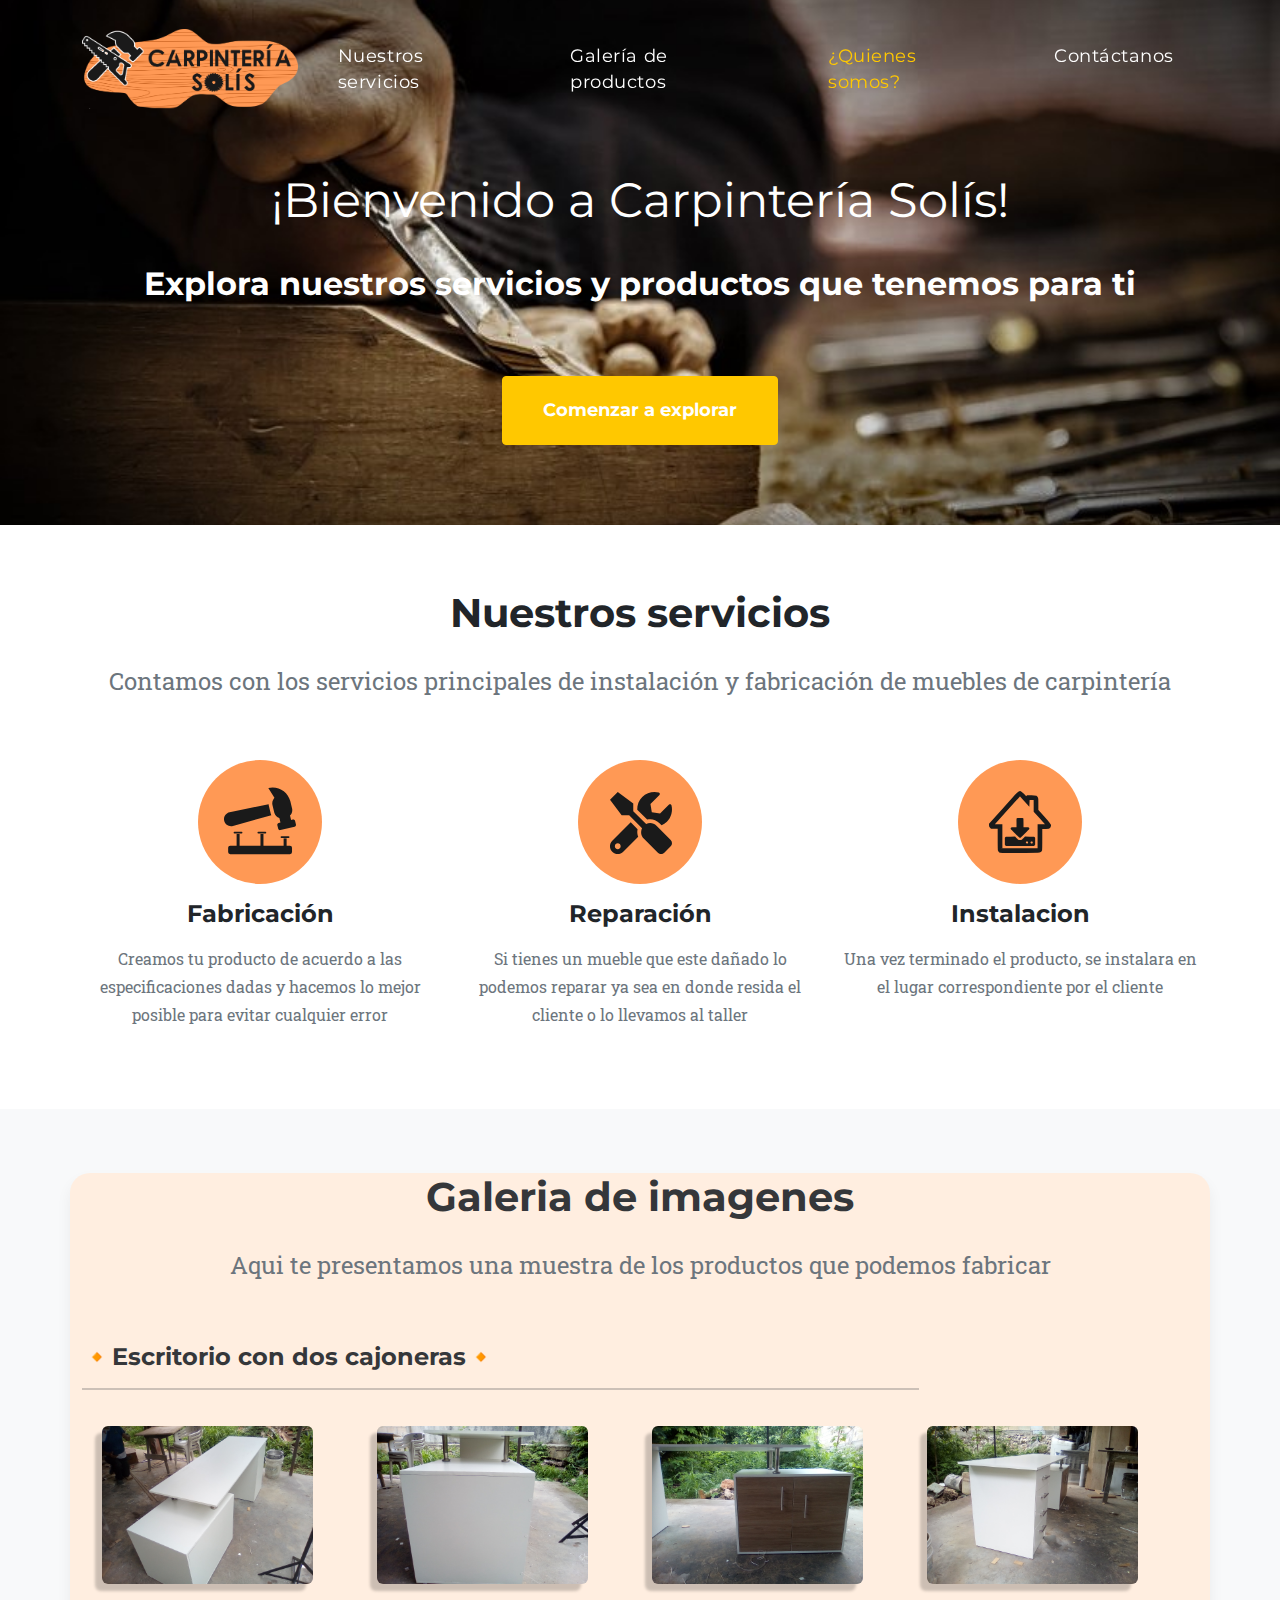
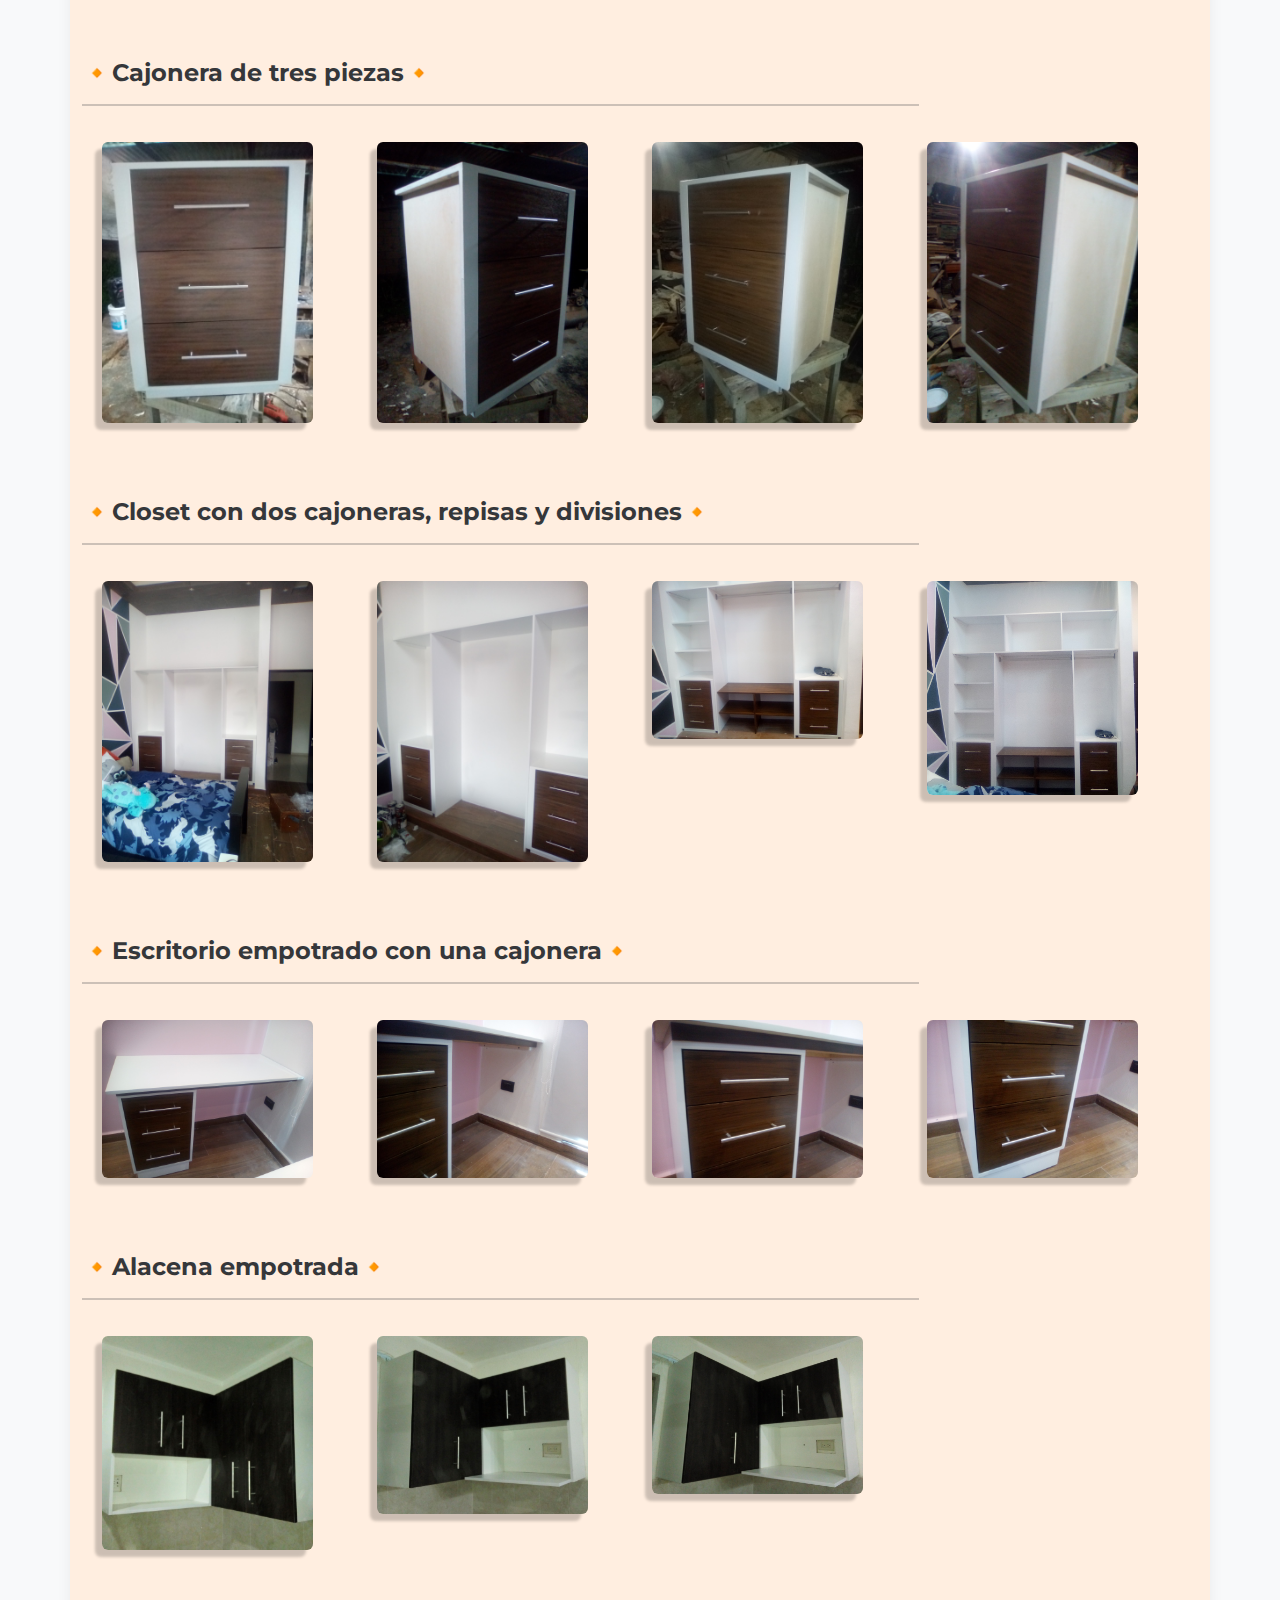
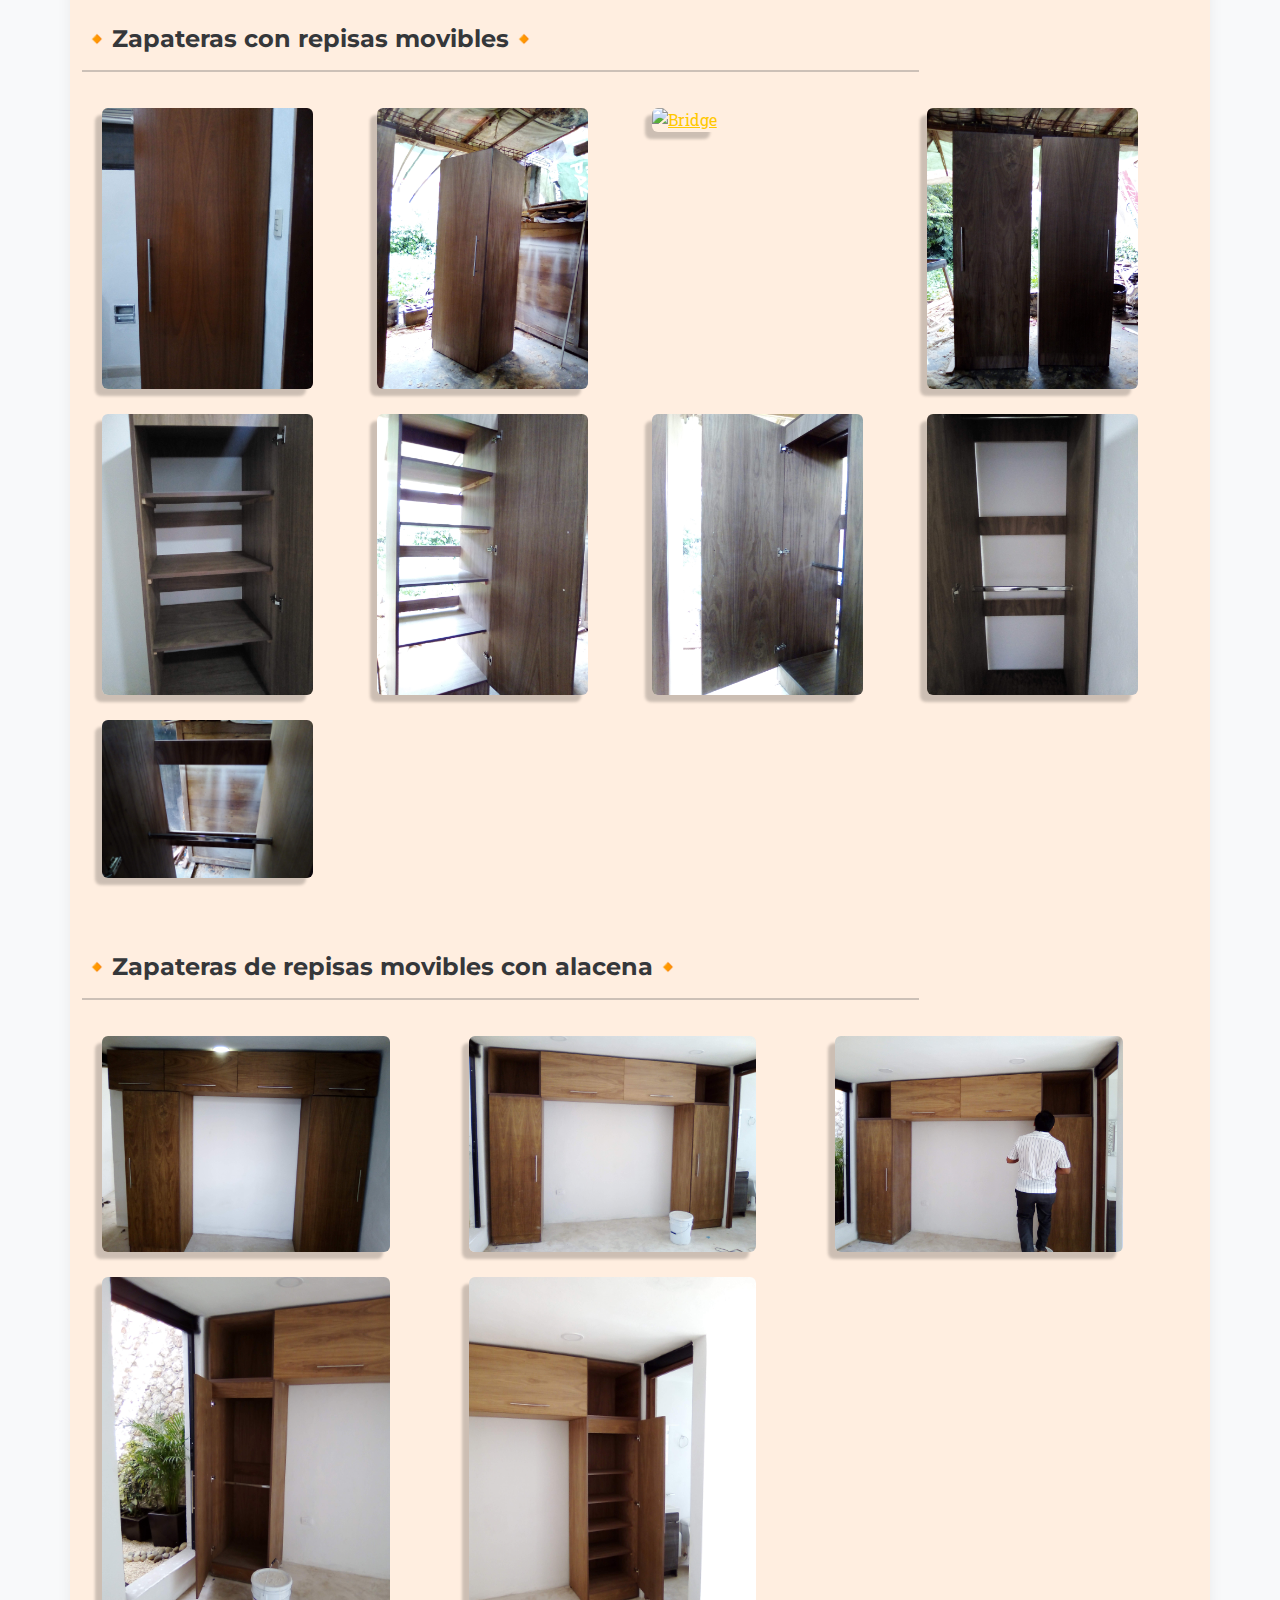
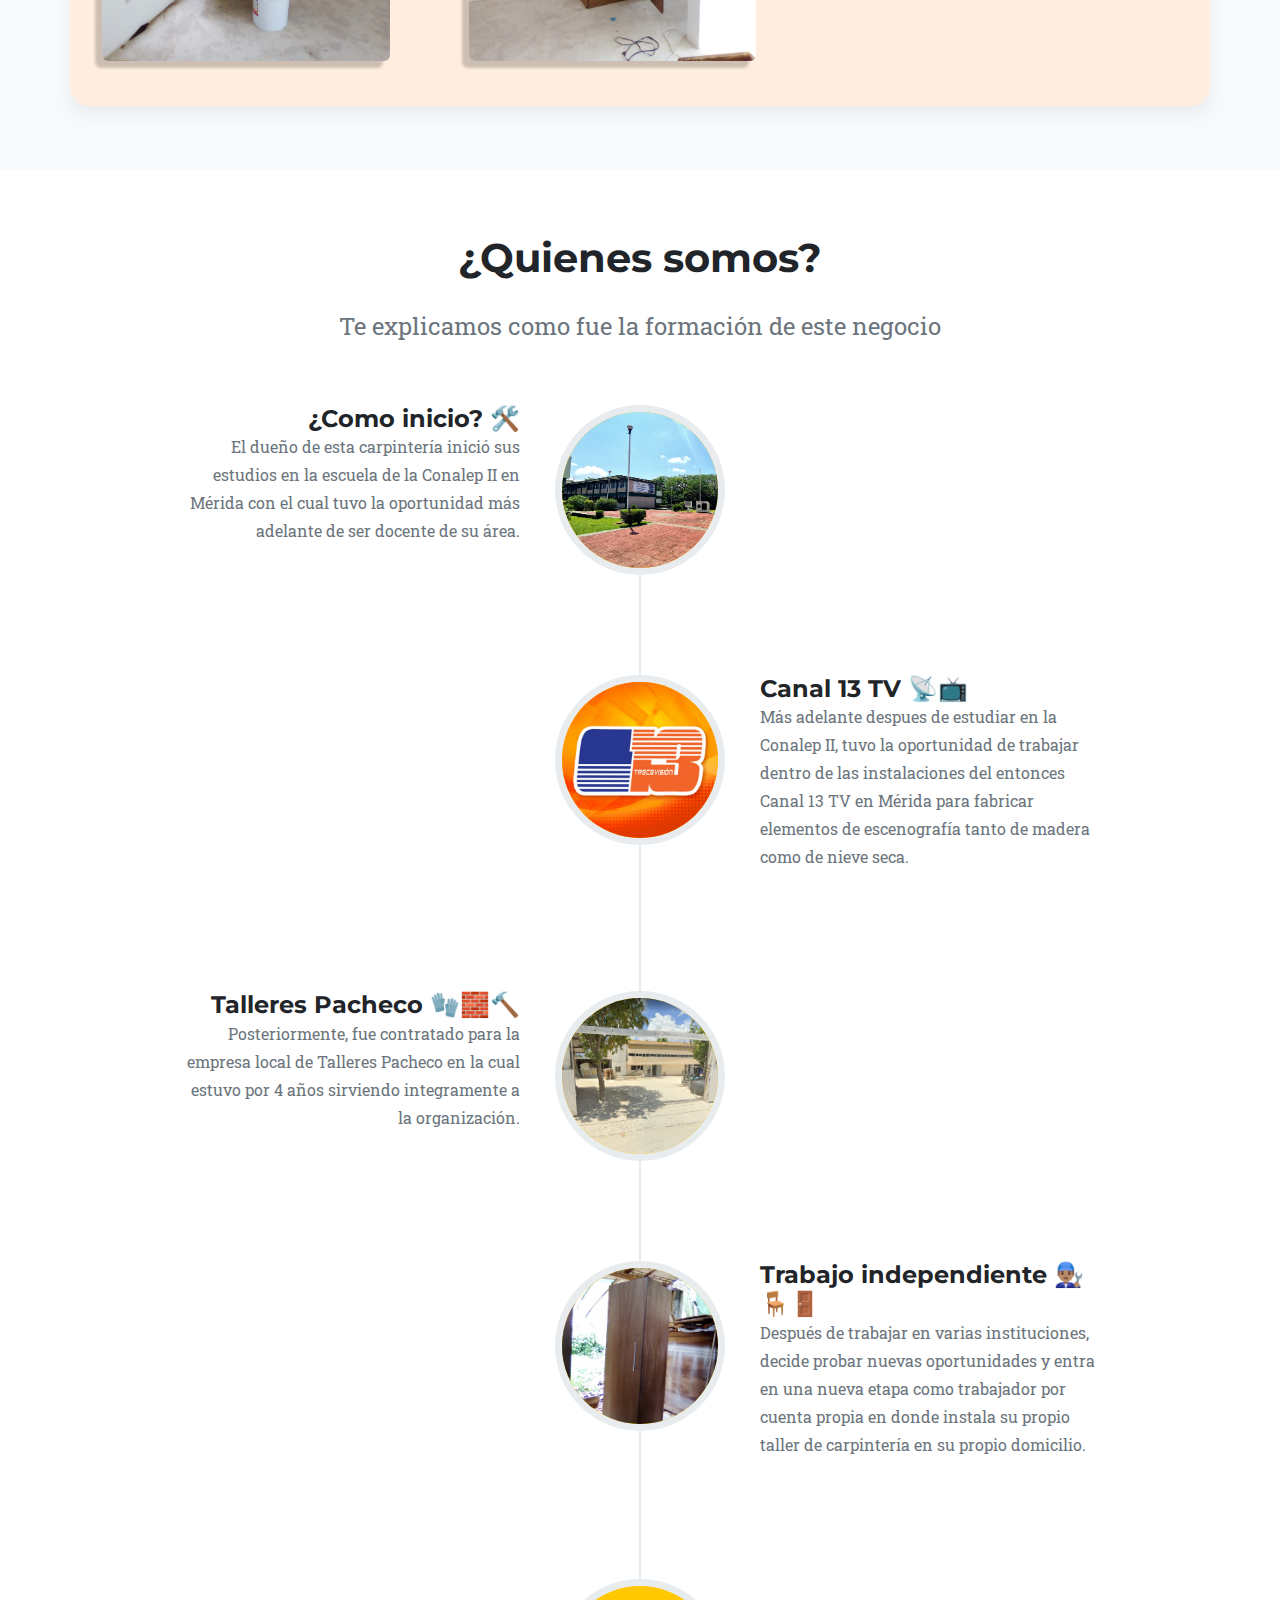
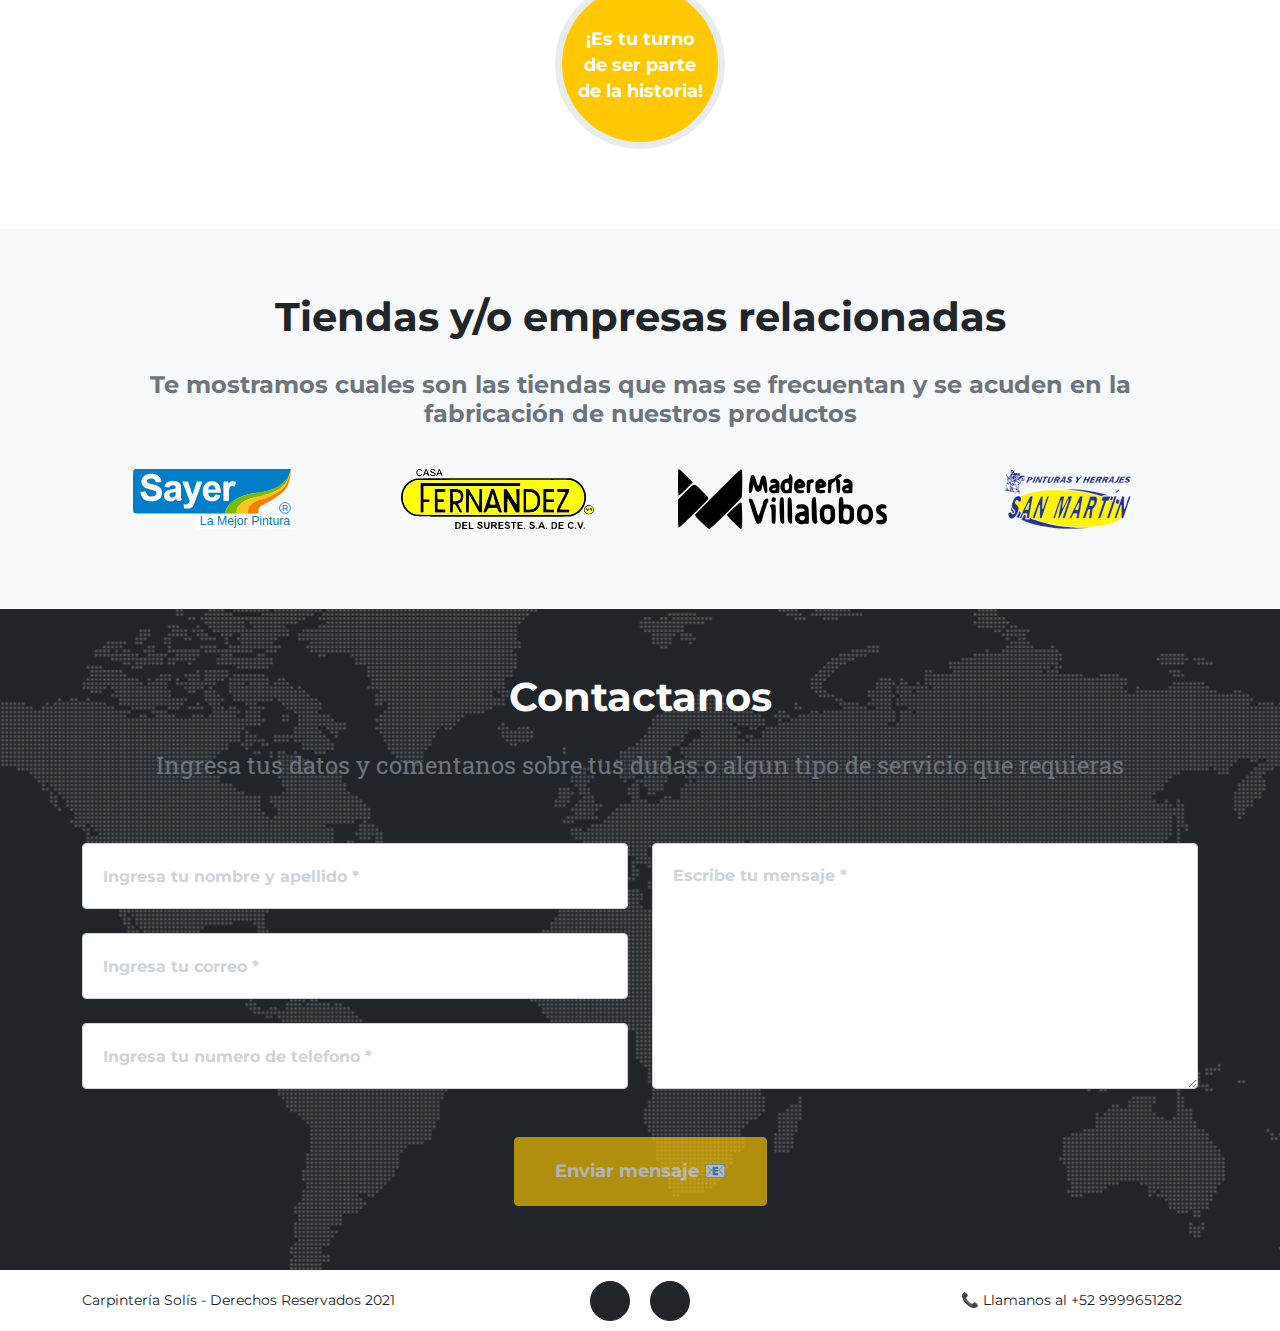
==== commit 2f45da08: "Cambios en tiendas relacionadas y contactanos" ====
--- a/index.html
+++ b/index.html
@@ -41,6 +41,7 @@
                     <li class="nav-item"><a class="nav-link" href="#services">Nuestros servicios</a></li>
                     <li class="nav-item"><a class="nav-link" href="#portfolio">Galería de productos</a></li>
                     <li class="nav-item"><a class="nav-link" href="#about">¿Quienes somos?</a></li>
+                    
                     <li class="nav-item"><a class="nav-link" href="#contact">Contáctanos</a></li>
                 </ul>
             </div>
@@ -437,11 +438,11 @@
                 <li class="timeline-inverted">
                     <div class="timeline-image">
                         <h4>
-                            ¡Es tu turno de
+                            ¡Es tu turno
                             <br />
-                            formar parte de 
+                            de ser parte 
                             <br />
-                            nuestra clientela!
+                            de la historia!
                         </h4>
                     </div>
                 </li>
@@ -493,9 +494,16 @@
             </div>
         </section> -->
     <!-- Clients-->
-    <div class="py-5">
+    <section class="page-section bg-light">
         <div class="container">
-            <h2>Tiendas relacionadas</h2>
+            <div class="text-center"> 
+                <h2 class="section-heading">Tiendas y/o empresas relacionadas</h2>
+                
+                <h4 class="section-subheading text-muted">Te mostramos cuales son las tiendas que mas se frecuentan y se acuden en la 
+                    fabricación de nuestros productos</h4>
+                </div>
+                <br>
+
             <div class="row align-items-center">
                 <div class="col-md-3 col-sm-6 my-3">
                     <a href="https://www.gruposayer.com/v2/index.php?id_tienda=sayer" target="_blank">
@@ -508,17 +516,21 @@
                             alt="..." /></a>
                 </div>
                 <div class="col-md-3 col-sm-6 my-3">
-                    <a href="#!"><img class="img-fluid img-brand d-block mx-auto" src="assets/img/Empresas relacionadas/facebook.svg"
+                    <a href="https://www.madereriavillalobos.com" target="_blank">
+                        <img class="img-fluid img-brand d-block mx-auto" src="assets/img/Empresas relacionadas/Madereria-Villalobos-logo.svg"
                             alt="..." /></a>
                 </div>
                 <div class="col-md-3 col-sm-6 my-3">
-                    <a href="#!"><img class="img-fluid img-brand d-block mx-auto" src="assets/img/Empresas relacionadas/ibm.svg"
+                    <a href="https://sanmartinmexico.com" target="_blank">
+                        <img class="img-fluid img-brand d-block mx-auto" src="assets/img/Empresas relacionadas/San-Martin-logo.svg"
                             alt="..." /></a>
                 </div>
             </div>
         </div>
-    </div>
-    <!-- Contact-->
+    </section>
+
+
+    <!-- Contactanos -->
     <section class="page-section" id="contact">
         <div class="container">
             <div class="text-center">
@@ -609,8 +621,8 @@
                     <!-- <a class="btn btn-dark btn-social mx-2" href="#!"><i class="fab fa-linkedin-in"></i></a> -->
                 </div>
                 <div class="col-lg-4 text-lg-end">
-                    <a class="link-dark text-decoration-none me-3" href="#!">Politica de privacidad</a>
-                    <a class="link-dark text-decoration-none" href="#!">Terminos de uso</a>
+                    <a class="link-dark text-decoration-none me-3">📞 Llamanos al +52 9999651282</a>
+                    <!-- <a class="link-dark text-decoration-none" href="#!">Terminos de uso</a> -->
                 </div>
             </div>
         </div>
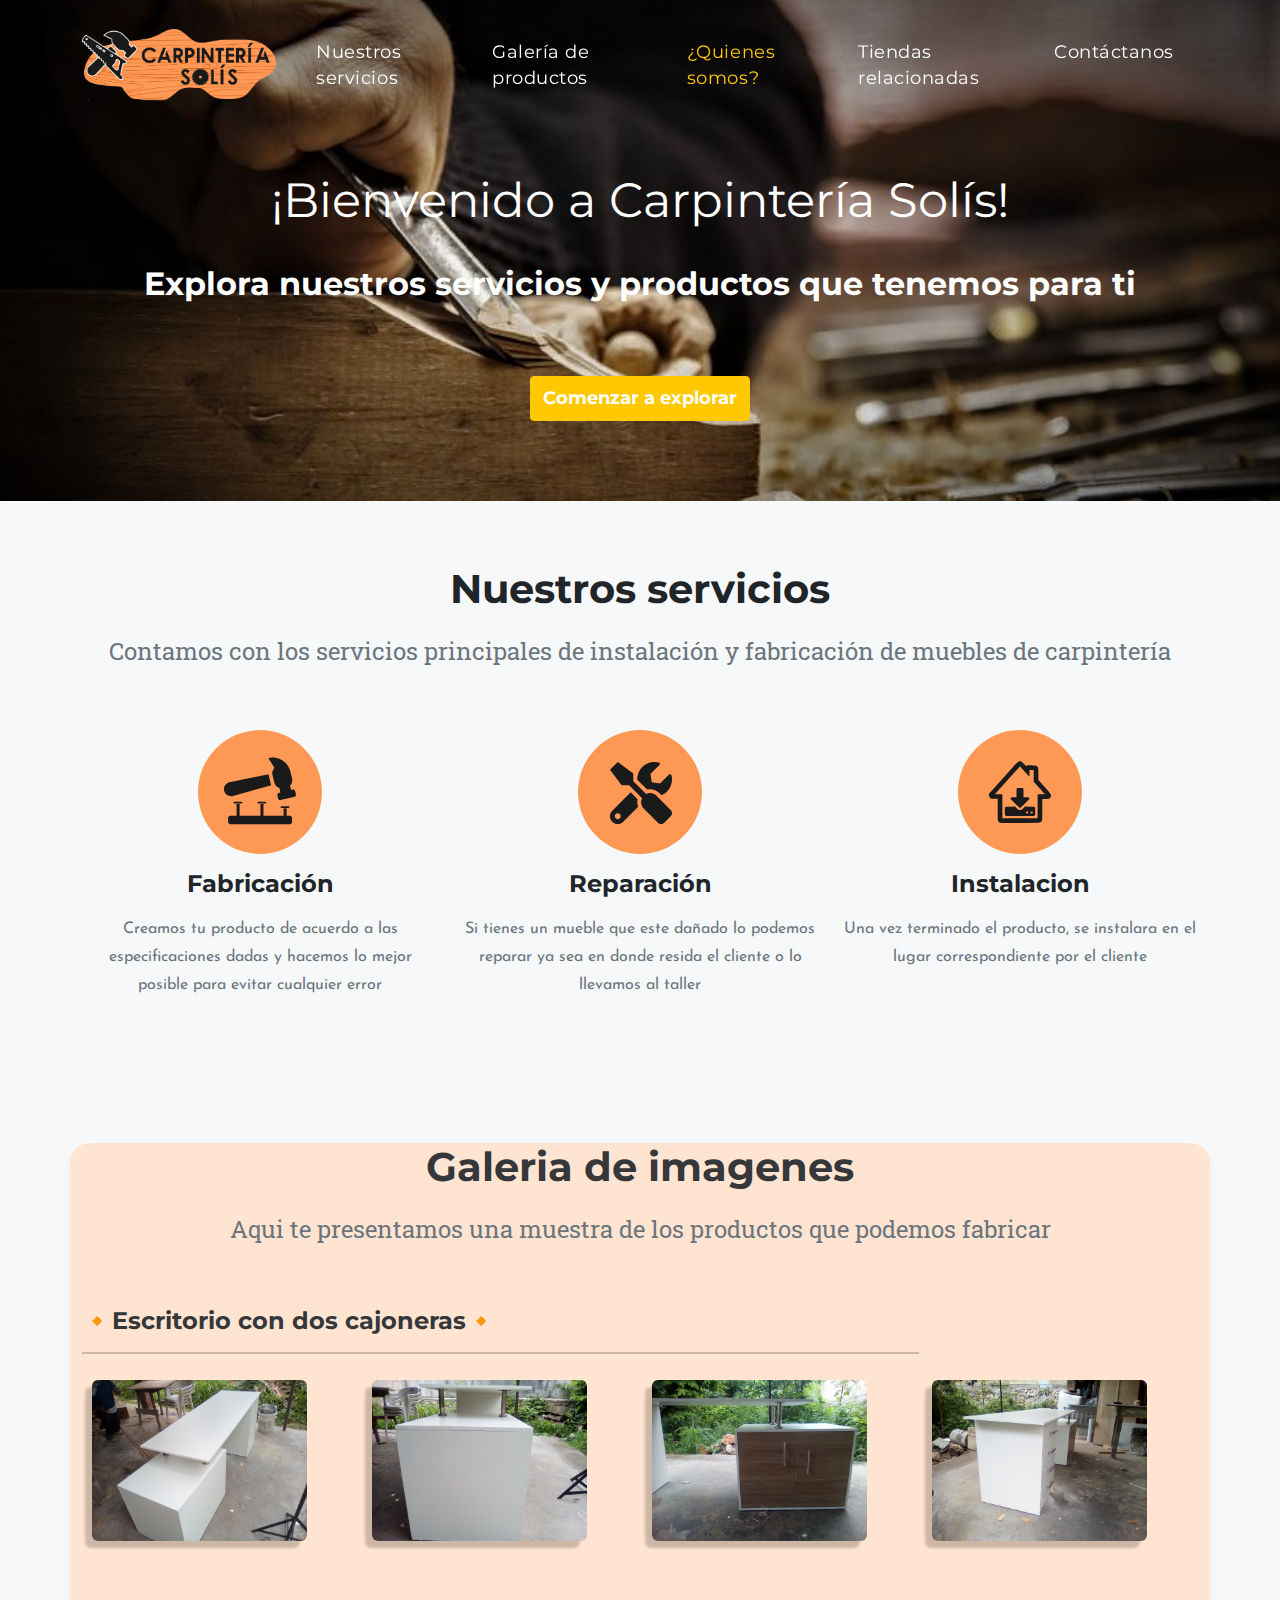
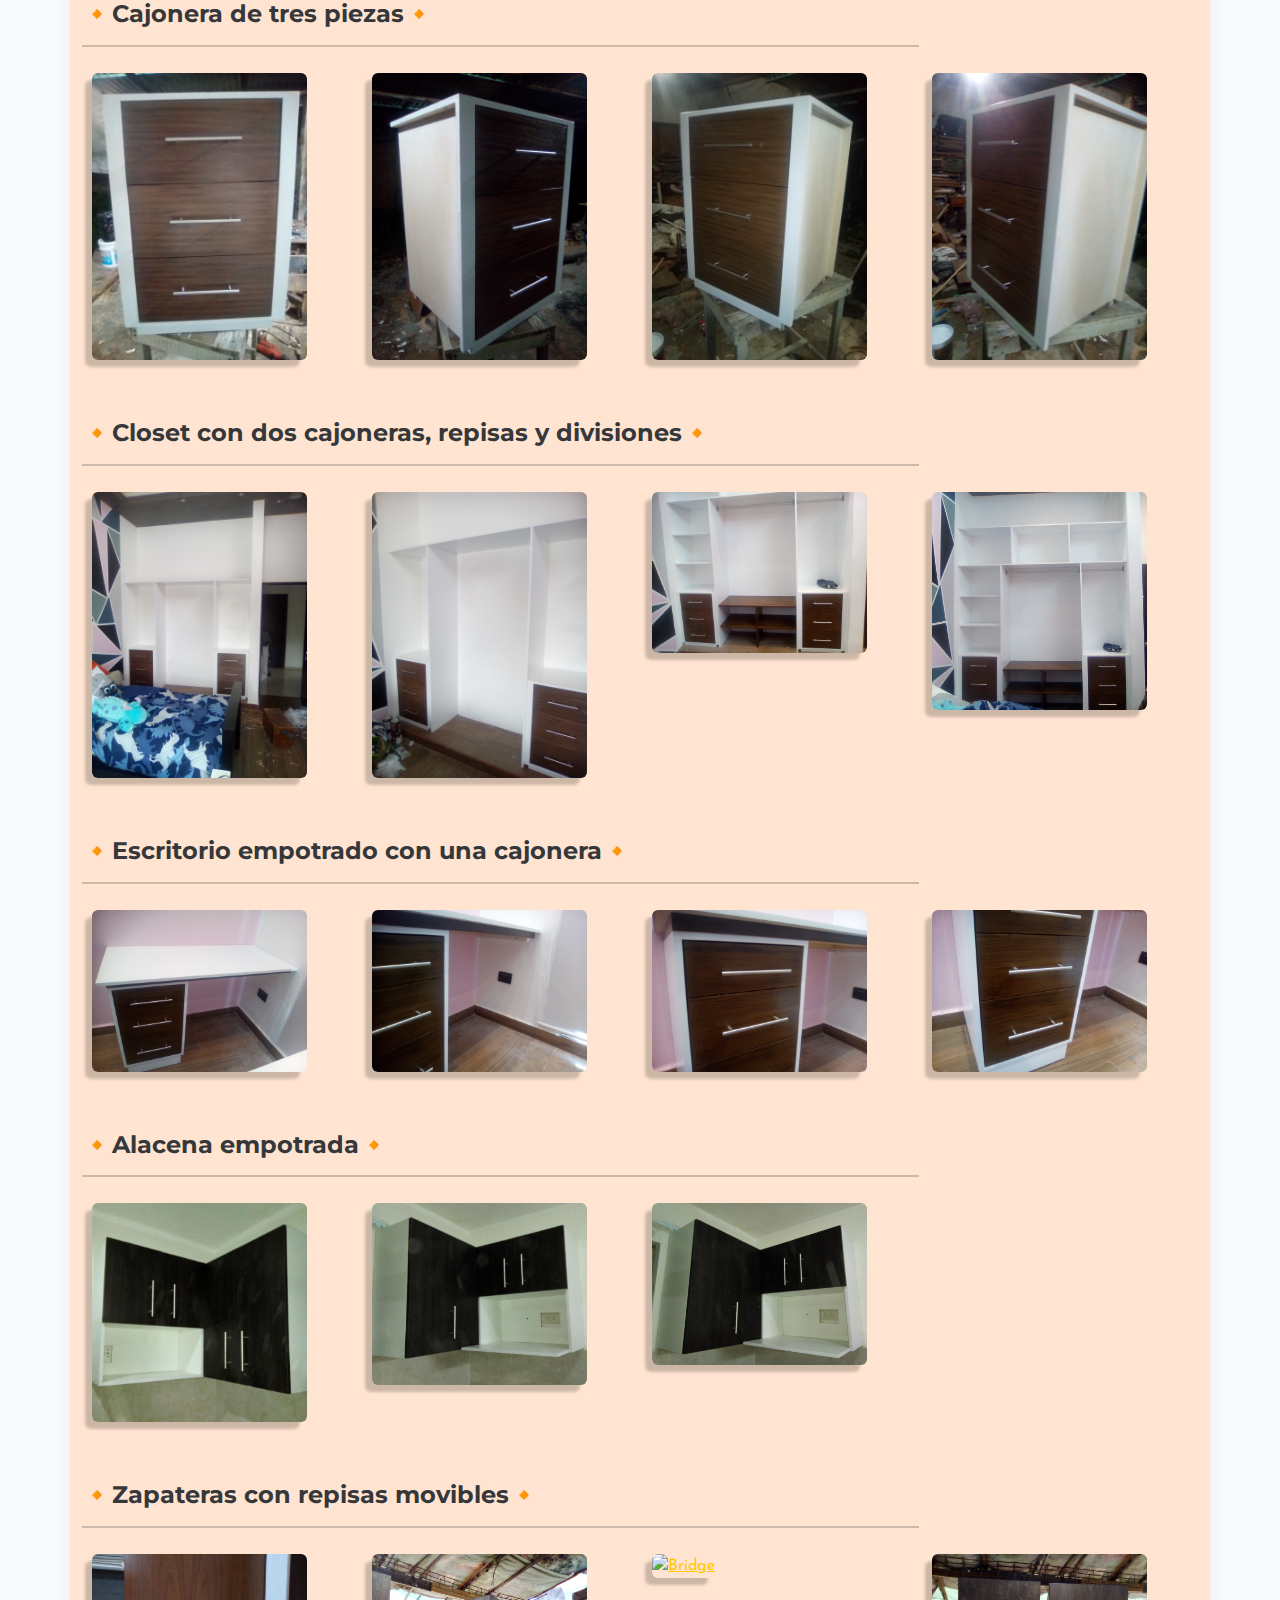
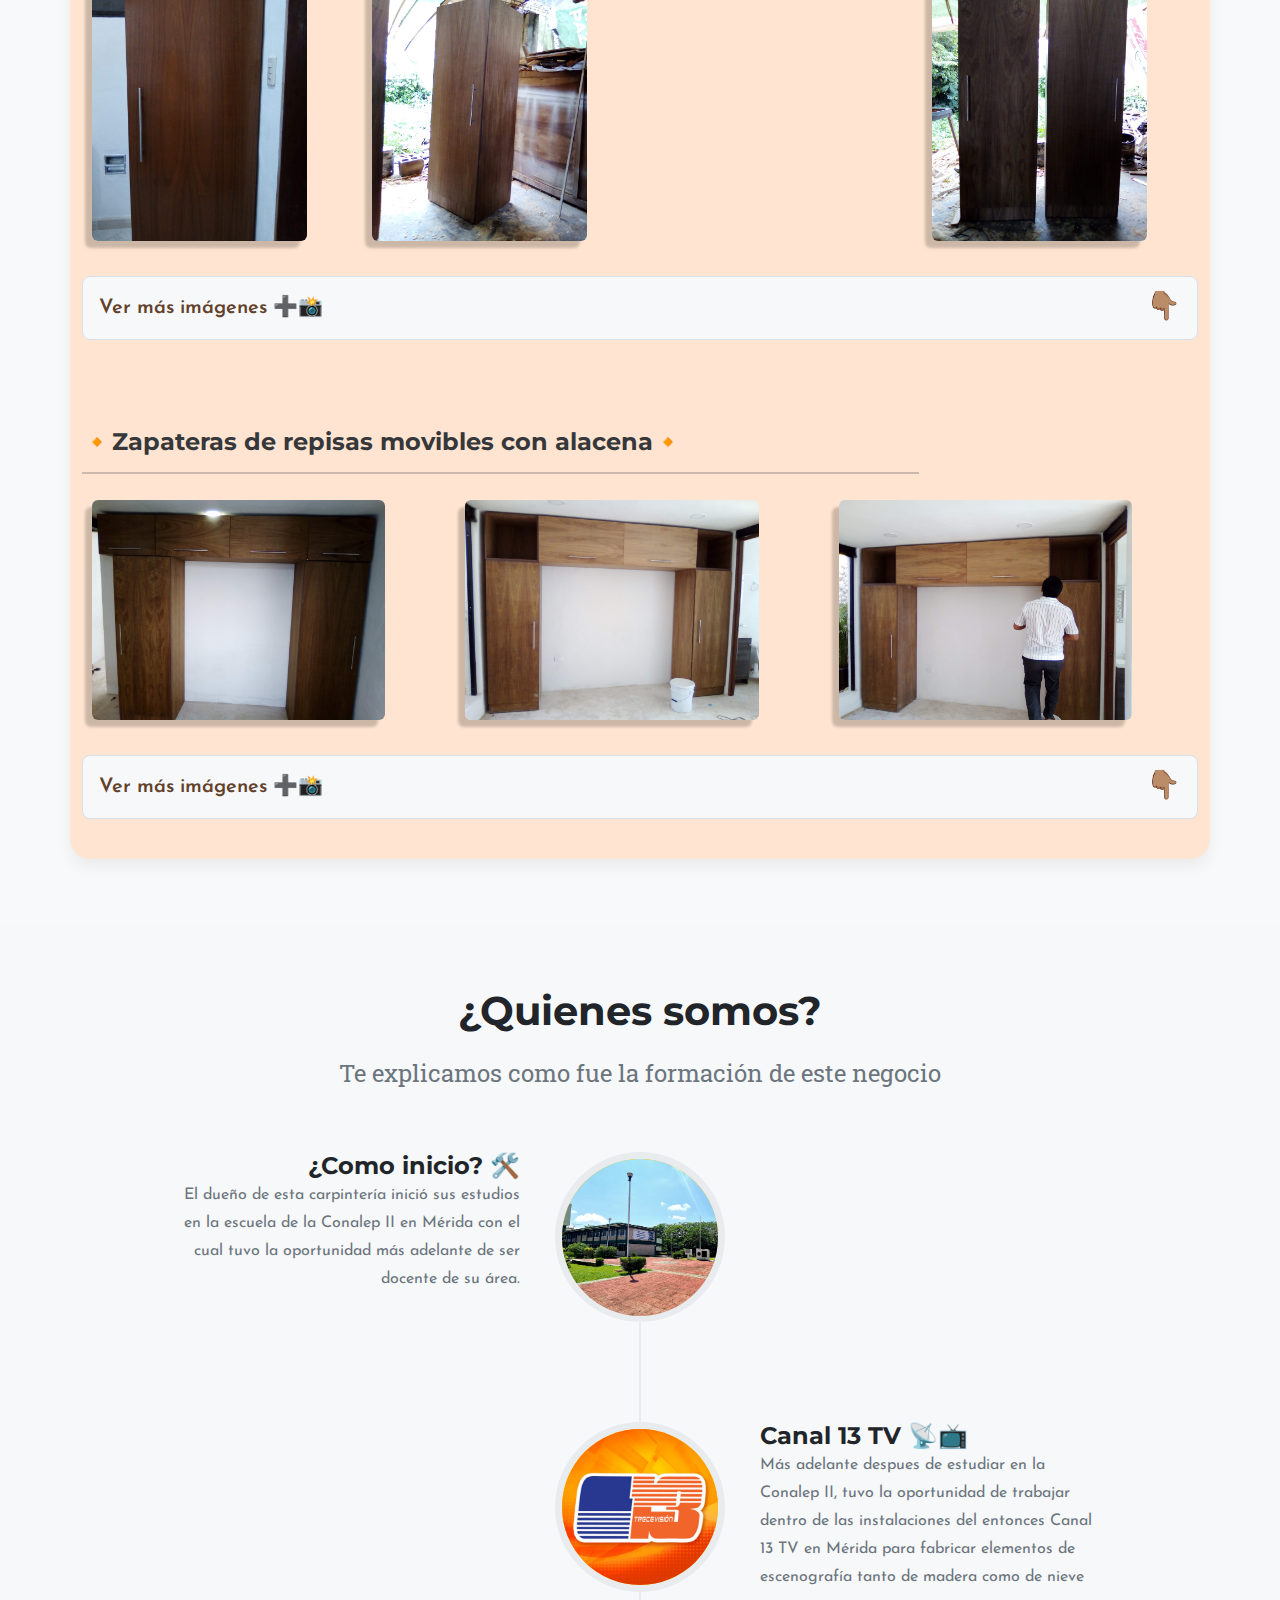
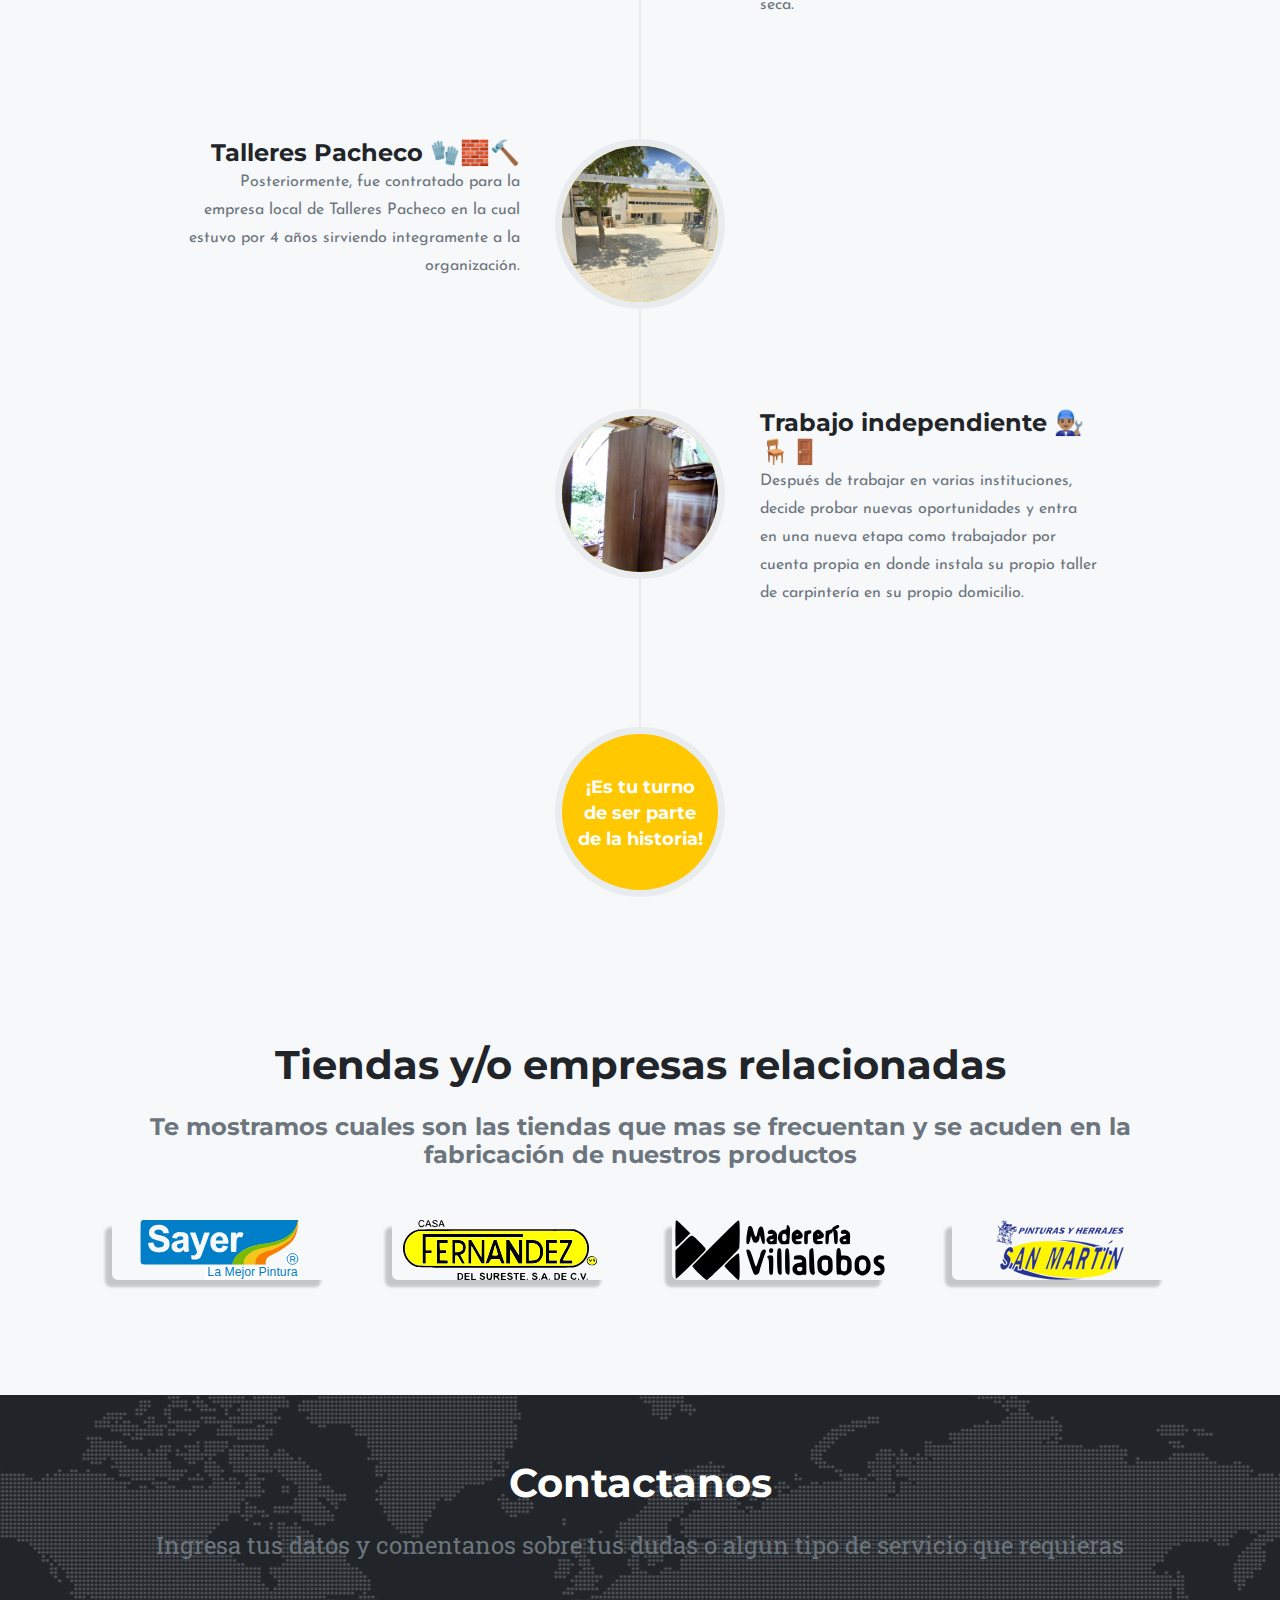
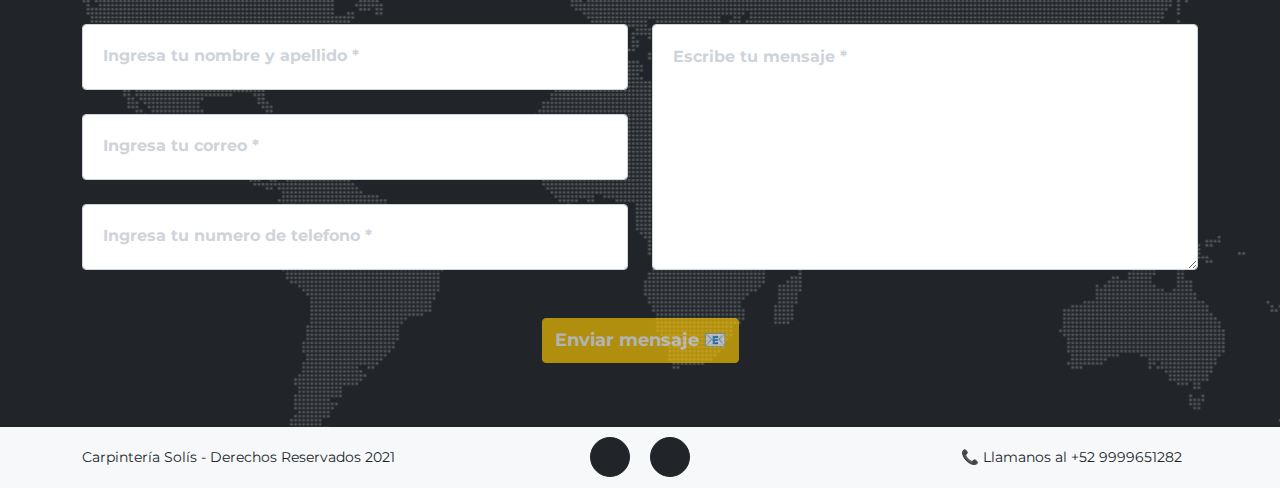
==== commit 6ca7ecca: "Integracion de ver mas y cambios en tiendas" ====
--- a/index.html
+++ b/index.html
@@ -17,12 +17,12 @@
     <!-- Google fonts-->
     <link href="https://fonts.googleapis.com/css?family=Montserrat:400,700" rel="stylesheet" type="text/css" />
     <link href="https://fonts.googleapis.com/css?family=Roboto+Slab:400,100,300,700" rel="stylesheet" type="text/css" />
- 
+    <link href="https://fonts.googleapis.com/css2?family=Josefin+Sans:wght@400&display=swap" rel="stylesheet">
+
     <!-- Core theme CSS (includes Bootstrap)-->
     <link href="css/styles.css" rel="stylesheet" />
     <link rel="stylesheet" href="https://cdnjs.cloudflare.com/ajax/libs/baguettebox.js/1.8.1/baguetteBox.min.css">
-    <link rel="container gallery-container" href="css/gallery-grid.css" 
-</head>
+    <link rel="container gallery-container" href="css/gallery-grid.css" </head>
 
 <body id="page-top">
 
@@ -41,7 +41,7 @@
                     <li class="nav-item"><a class="nav-link" href="#services">Nuestros servicios</a></li>
                     <li class="nav-item"><a class="nav-link" href="#portfolio">Galería de productos</a></li>
                     <li class="nav-item"><a class="nav-link" href="#about">¿Quienes somos?</a></li>
-                    
+                    <li class="nav-item"><a class="nav-link" href="#tiendas">Tiendas relacionadas</a></li>
                     <li class="nav-item"><a class="nav-link" href="#contact">Contáctanos</a></li>
                 </ul>
             </div>
@@ -88,14 +88,14 @@
                     </span>
                     <h4 class="my-3">Reparación</h4>
                     <p class="text-muted">Si tienes un mueble que este dañado lo podemos reparar ya sea en donde
-                        resida el cliente o lo llevamos al taller   
+                        resida el cliente o lo llevamos al taller
                     </p>
                 </div>
 
                 <!--Instalacion-->
                 <div class="col-md-4">
                     <span class="fa-stack fa-4x">
-                
+
                         <img src="assets/img/Servicios/Icono Instalacion.svg">
                     </span>
                     <h4 class="my-3">Instalacion</h4>
@@ -114,248 +114,317 @@
         <div class="container gallery-container">
             <div class="text-center">
                 <h2 class="section-heading text-uppercase">Galeria de imagenes</h2>
-                <h3 class="section-subheading text-muted">Aqui te presentamos una muestra de los productos que podemos fabricar</h3>
-            </div>
-
-            <!-- <details>
+                <h3 class="section-subheading text-muted">Aqui te presentamos una muestra de los productos que podemos
+                    fabricar</h3>
+            </div>
+
+            <h4>🔸Escritorio con dos cajoneras🔸</h4>
+            <hr style="width:75%; border-color:#35373a;">
+
+            <div class="tz-gallery">
+                <div class="row">
+                    <div class="col-sm-6 col-md-3">
+                        <a class="lightbox"
+                            href="assets/img/Galeria de imagenes/Escritorio con cajoneras/Lado de atras.jpg">
+                            <img src="assets/img/Galeria de imagenes/Escritorio con cajoneras/Lado de atras.jpg"
+                                alt="Park">
+                        </a>
+                    </div>
+                    <div class="col-sm-6 col-md-3">
+                        <a class="lightbox"
+                            href="assets/img/Galeria de imagenes/Escritorio con cajoneras/Lado derecho.jpg">
+                            <img src="assets/img/Galeria de imagenes/Escritorio con cajoneras/Lado derecho.jpg"
+                                alt="Bridge">
+                        </a>
+                    </div>
+                    <div class="col-sm-12 col-md-3">
+                        <a class="lightbox"
+                            href="assets/img/Galeria de imagenes/Escritorio con cajoneras/Parte de cajonera.jpg">
+                            <img src="assets/img/Galeria de imagenes/Escritorio con cajoneras/Parte de cajonera.jpg"
+                                alt="Tunnel">
+                        </a>
+                    </div>
+                    <div class="col-sm-6 col-md-3">
+                        <a class="lightbox"
+                            href="assets/img/Galeria de imagenes/Escritorio con cajoneras/Partte izquierda.jpg">
+                            <img src="assets/img/Galeria de imagenes/Escritorio con cajoneras/Partte izquierda.jpg"
+                                alt="Coast">
+                        </a>
+                    </div>
+                </div>
+            </div>
+
+            <h4>🔸Cajonera de tres piezas🔸</h4>
+            <hr style="width:75%; border-color:#35373a;">
+            <div class="tz-gallery">
+                <div class="row">
+                    <div class="col-sm-6 col-md-3">
+                        <a class="lightbox"
+                            href="assets/img/Galeria de imagenes/Cajonera de 3 piezas/Vista frontal.jpg">
+                            <img src="assets/img/Galeria de imagenes/Cajonera de 3 piezas/Vista frontal.jpg" alt="Park">
+                        </a>
+                    </div>
+                    <div class="col-sm-6 col-md-3">
+                        <a class="lightbox"
+                            href="assets/img/Galeria de imagenes/Cajonera de 3 piezas/Vista izquierda.jpg">
+                            <img src="assets/img/Galeria de imagenes/Cajonera de 3 piezas/Vista izquierda.jpg"
+                                alt="Bridge">
+                        </a>
+                    </div>
+                    <div class="col-sm-12 col-md-3">
+                        <a class="lightbox"
+                            href="assets/img/Galeria de imagenes/Cajonera de 3 piezas/Vista derecha sin luz.jpg">
+                            <img src="assets/img/Galeria de imagenes/Cajonera de 3 piezas/Vista derecha sin luz.jpg"
+                                alt="Tunnel">
+                        </a>
+                    </div>
+                    <div class="col-sm-6 col-md-3">
+                        <a class="lightbox"
+                            href="assets/img/Galeria de imagenes/Cajonera de 3 piezas/Vista derecha.jpg">
+                            <img src="assets/img/Galeria de imagenes/Cajonera de 3 piezas/Vista derecha.jpg"
+                                alt="Coast">
+                        </a>
+                    </div>
+                </div>
+            </div>
+
+            <h4>🔸Closet con dos cajoneras, repisas y divisiones🔸</h4>
+            <hr style="width:75%; border-color:#35373a;">
+            <div class="tz-gallery">
+                <div class="row">
+                    <div class="col-sm-6 col-md-3">
+                        <a class="lightbox"
+                            href="assets/img/Galeria de imagenes/Closet con cajoneras y repisas/closet con cajoneras 1 frente.jpg">
+                            <img src="assets/img/Galeria de imagenes/Closet con cajoneras y repisas/closet con cajoneras 1 frente.jpg"
+                                alt="Park">
+                        </a>
+                    </div>
+                    <div class="col-sm-6 col-md-3">
+                        <a class="lightbox"
+                            href="assets/img/Galeria de imagenes/Closet con cajoneras y repisas/closet con cajoneras 2 lado derecho.jpg">
+                            <img src="assets/img/Galeria de imagenes/Closet con cajoneras y repisas/closet con cajoneras 2 lado derecho.jpg"
+                                alt="Bridge">
+                        </a>
+                    </div>
+                    <div class="col-sm-12 col-md-3">
+                        <a class="lightbox"
+                            href="assets/img/Galeria de imagenes/Closet con cajoneras y repisas/closet con cajoneras y repisas 1.jpg">
+                            <img src="assets/img/Galeria de imagenes/Closet con cajoneras y repisas/closet con cajoneras y repisas 1.jpg"
+                                alt="Tunnel">
+                        </a>
+                    </div>
+                    <div class="col-sm-6 col-md-3">
+                        <a class="lightbox"
+                            href="assets/img/Galeria de imagenes/Closet con cajoneras y repisas/closet con cajoneras y repisas 2.jpg">
+                            <img src="assets/img/Galeria de imagenes/Closet con cajoneras y repisas/closet con cajoneras y repisas 2.jpg"
+                                alt="Coast">
+                        </a>
+                    </div>
+                </div>
+            </div>
+
+            <h4>🔸Escritorio empotrado con una cajonera🔸</h4>
+            <hr style="width:75%; border-color:#35373a;">
+            <div class="tz-gallery">
+                <div class="row">
+                    <div class="col-sm-6 col-md-3">
+                        <a class="lightbox"
+                            href="assets/img/Galeria de imagenes/Escritorio empotrado/Escritorio empotrado a la pared FRENTE.jpg">
+                            <img src="assets/img/Galeria de imagenes/Escritorio empotrado/Escritorio empotrado a la pared FRENTE.jpg"
+                                alt="Park">
+                        </a>
+                    </div>
+                    <div class="col-sm-6 col-md-3">
+                        <a class="lightbox"
+                            href="assets/img/Galeria de imagenes/Escritorio empotrado/Escritorio empotrado a la pared ADENTRO.jpg">
+                            <img src="assets/img/Galeria de imagenes/Escritorio empotrado/Escritorio empotrado a la pared ADENTRO.jpg"
+                                alt="Bridge">
+                        </a>
+                    </div>
+                    <div class="col-sm-12 col-md-3">
+                        <a class="lightbox"
+                            href="assets/img/Galeria de imagenes/Escritorio empotrado/Escritorio empotrado a la pared ARRIBA.jpg">
+                            <img src="assets/img/Galeria de imagenes/Escritorio empotrado/Escritorio empotrado a la pared ARRIBA.jpg"
+                                alt="Tunnel">
+                        </a>
+                    </div>
+                    <div class="col-sm-6 col-md-3">
+                        <a class="lightbox"
+                            href="assets/img/Galeria de imagenes/Escritorio empotrado/Escritorio empotrado a la pared ABAJO.jpg">
+                            <img src="assets/img/Galeria de imagenes/Escritorio empotrado/Escritorio empotrado a la pared ABAJO.jpg"
+                                alt="Coast">
+                        </a>
+                    </div>
+                </div>
+            </div>
+
+            <h4>🔸Alacena empotrada🔸</h4>
+            <hr style="width:75%; border-color:#35373a;">
+
+            <div class="tz-gallery">
+                <div class="row">
+                    <div class="col-sm-4 col-md-3">
+                        <a class="lightbox"
+                            href="assets/img/Galeria de imagenes/Alacena empotrada/Alacena empotrada 1.jpg">
+                            <img src="assets/img/Galeria de imagenes/Alacena empotrada/Alacena empotrada 1.jpg"
+                                alt="Park">
+                        </a>
+                    </div>
+                    <div class="col-sm-6 col-md-3">
+                        <a class="lightbox"
+                            href="assets/img/Galeria de imagenes/Alacena empotrada/Alacena empotrada 2.jpg">
+                            <img src="assets/img/Galeria de imagenes/Alacena empotrada/Alacena empotrada 2.jpg"
+                                alt="Bridge">
+                        </a>
+                    </div>
+                    <div class="col-sm-12 col-md-3">
+                        <a class="lightbox"
+                            href="assets/img/Galeria de imagenes/Alacena empotrada/Alacena empotrada 3.jpg">
+                            <img src="assets/img/Galeria de imagenes/Alacena empotrada/Alacena empotrada 3.jpg"
+                                alt="Tunnel">
+                        </a>
+                    </div>
+
+                </div>
+            </div>
+
+            <h4>🔸Zapateras con repisas movibles🔸</h4>
+            <hr style="width:75%; border-color:#35373a;">
+            <div class="tz-gallery">
+                <div class="row">
+                    <div class="col-sm-6 col-md-3">
+                        <a class="lightbox"
+                            href="assets/img/Galeria de imagenes/Zapateras con repisas removibles/Zapatera cerrada 1.jpg">
+                            <img src="assets/img/Galeria de imagenes/Zapateras con repisas removibles/Zapatera cerrada 1.jpg"
+                                alt="Park">
+                        </a>
+                    </div>
+                    <div class="col-sm-6 col-md-3">
+                        <a class="lightbox"
+                            href="assets/img/Galeria de imagenes/Zapateras con repisas removibles/Zapatera cerrada 2.jpg">
+                            <img src="assets/img/Galeria de imagenes/Zapateras con repisas removibles/Zapatera cerrada 2.jpg"
+                                alt="Bridge">
+                        </a>
+                    </div>
+                    <div class="col-sm-6 col-md-3">
+                        <a class="lightbox"
+                            href="assets/img/Galeria de imagenes/Zapateras con repisas removibles/Zapateras cerradas 1.jpg">
+                            <img src="assets/img/Galeria de imagenes/Zapateras con repisas removibles/zapateras cerradas 1.jpg"
+                                alt="Bridge">
+                        </a>
+                    </div>
+                    <div class="col-sm-12 col-md-3">
+                        <a class="lightbox"
+                            href="assets/img/Galeria de imagenes/Zapateras con repisas removibles/zapateras cerradas 2.jpg">
+                            <img src="assets/img/Galeria de imagenes/Zapateras con repisas removibles/zapateras cerradas 2.jpg"
+                                alt="Tunnel">
+                        </a>
+                    </div>
+                </div>
+            </div>
+
+            <!--Ver mas-->
+            <details>
                 <summary>
-                    🔸Escritorio con dos cajoneras🔸
+                    Ver más imágenes ➕📸
                 </summary>
                 <div class="tz-gallery">
                     <div class="row">
                         <div class="col-sm-6 col-md-3">
-                            <a class="lightbox" href="assets/img/Galeria de imagenes/Alacena empotrada/Alacena empotrada 1.jpg">
-                                <img src="assets/img/Galeria de imagenes/Alacena empotrada/Alacena empotrada 1.jpg" alt="Park">
+                            <a class="lightbox"
+                                href="assets/img/Galeria de imagenes/Zapateras con repisas removibles/Zapatera abierta 1.jpg">
+                                <img src="assets/img/Galeria de imagenes/Zapateras con repisas removibles/Zapatera abierta 1.jpg"
+                                    alt="Park">
                             </a>
                         </div>
                         <div class="col-sm-6 col-md-3">
-                            <a class="lightbox" href="assets/img/Galeria de imagenes/Alacena empotrada/Alacena empotrada 2.jpg">
-                                <img src="assets/img/Galeria de imagenes/Alacena empotrada/Alacena empotrada 2.jpg" alt="Bridge">
+                            <a class="lightbox"
+                                href="assets/img/Galeria de imagenes/Zapateras con repisas removibles/Zapatera abierta 2.jpg">
+                                <img src="assets/img/Galeria de imagenes/Zapateras con repisas removibles/Zapatera abierta 2.jpg"
+                                    alt="Bridge">
                             </a>
                         </div>
                         <div class="col-sm-12 col-md-3">
-                            <a class="lightbox" href="assets/img/Galeria de imagenes/Alacena empotrada/Alacena empotrada 3.jpg">
-                                <img src="assets/img/Galeria de imagenes/Alacena empotrada/Alacena empotrada 3.jpg" alt="Tunnel">
+                            <a class="lightbox"
+                                href="assets/img/Galeria de imagenes/Zapateras con repisas removibles/Zapatera abierta 3.jpg">
+                                <img src="assets/img/Galeria de imagenes/Zapateras con repisas removibles/Zapatera abierta 3.jpg"
+                                    alt="Tunnel">
                             </a>
                         </div>
-                    </div>
-                </div>
-              </details> -->
-
-            <h4>🔸Escritorio con dos cajoneras🔸</h4>
-            <hr style="width:75%; border-color:#35373a;">
-
-            <div class="tz-gallery">
-                <div class="row">
-                    <div class="col-sm-6 col-md-3">
-                        <a class="lightbox" href="assets/img/Galeria de imagenes/Escritorio con cajoneras/Lado de atras.jpg">
-                            <img src="assets/img/Galeria de imagenes/Escritorio con cajoneras/Lado de atras.jpg" alt="Park">
-                        </a>
-                    </div>
-                    <div class="col-sm-6 col-md-3">
-                        <a class="lightbox" href="assets/img/Galeria de imagenes/Escritorio con cajoneras/Lado derecho.jpg">
-                            <img src="assets/img/Galeria de imagenes/Escritorio con cajoneras/Lado derecho.jpg" alt="Bridge">
-                        </a>
-                    </div>
-                    <div class="col-sm-12 col-md-3">
-                        <a class="lightbox" href="assets/img/Galeria de imagenes/Escritorio con cajoneras/Parte de cajonera.jpg">
-                            <img src="assets/img/Galeria de imagenes/Escritorio con cajoneras/Parte de cajonera.jpg" alt="Tunnel">
-                        </a>
-                    </div>
-                    <div class="col-sm-6 col-md-3">
-                        <a class="lightbox" href="assets/img/Galeria de imagenes/Escritorio con cajoneras/Partte izquierda.jpg">
-                            <img src="assets/img/Galeria de imagenes/Escritorio con cajoneras/Partte izquierda.jpg" alt="Coast">
-                        </a>
-                    </div>
-                </div>
-            </div>
-
-            <h4>🔸Cajonera de tres piezas🔸</h4>
-            <hr style="width:75%; border-color:#35373a;">
-            <div class="tz-gallery">
-                <div class="row">
-                    <div class="col-sm-6 col-md-3">
-                        <a class="lightbox" href="assets/img/Galeria de imagenes/Cajonera de 3 piezas/Vista frontal.jpg">
-                            <img src="assets/img/Galeria de imagenes/Cajonera de 3 piezas/Vista frontal.jpg" alt="Park">
-                        </a>
-                    </div>
-                    <div class="col-sm-6 col-md-3">
-                        <a class="lightbox" href="assets/img/Galeria de imagenes/Cajonera de 3 piezas/Vista izquierda.jpg">
-                            <img src="assets/img/Galeria de imagenes/Cajonera de 3 piezas/Vista izquierda.jpg" alt="Bridge">
-                        </a>
-                    </div>
-                    <div class="col-sm-12 col-md-3">
-                        <a class="lightbox" href="assets/img/Galeria de imagenes/Cajonera de 3 piezas/Vista derecha sin luz.jpg">
-                            <img src="assets/img/Galeria de imagenes/Cajonera de 3 piezas/Vista derecha sin luz.jpg" alt="Tunnel">
-                        </a>
-                    </div>
-                    <div class="col-sm-6 col-md-3">
-                        <a class="lightbox" href="assets/img/Galeria de imagenes/Cajonera de 3 piezas/Vista derecha.jpg">
-                            <img src="assets/img/Galeria de imagenes/Cajonera de 3 piezas/Vista derecha.jpg" alt="Coast">
-                        </a>
-                    </div>
-                </div>
-            </div>
-
-            <h4>🔸Closet con dos cajoneras, repisas y divisiones🔸</h4>
-            <hr style="width:75%; border-color:#35373a;">
-            <div class="tz-gallery">
-                <div class="row">
-                    <div class="col-sm-6 col-md-3">
-                        <a class="lightbox" href="assets/img/Galeria de imagenes/Closet con cajoneras y repisas/closet con cajoneras 1 frente.jpg">
-                            <img src="assets/img/Galeria de imagenes/Closet con cajoneras y repisas/closet con cajoneras 1 frente.jpg" alt="Park">
-                        </a>
-                    </div>
-                    <div class="col-sm-6 col-md-3">
-                        <a class="lightbox" href="assets/img/Galeria de imagenes/Closet con cajoneras y repisas/closet con cajoneras 2 lado derecho.jpg">
-                            <img src="assets/img/Galeria de imagenes/Closet con cajoneras y repisas/closet con cajoneras 2 lado derecho.jpg" alt="Bridge">
-                        </a>
-                    </div>
-                    <div class="col-sm-12 col-md-3">
-                        <a class="lightbox" href="assets/img/Galeria de imagenes/Closet con cajoneras y repisas/closet con cajoneras y repisas 1.jpg">
-                            <img src="assets/img/Galeria de imagenes/Closet con cajoneras y repisas/closet con cajoneras y repisas 1.jpg" alt="Tunnel">
-                        </a>
-                    </div>
-                    <div class="col-sm-6 col-md-3">
-                        <a class="lightbox" href="assets/img/Galeria de imagenes/Closet con cajoneras y repisas/closet con cajoneras y repisas 2.jpg">
-                            <img src="assets/img/Galeria de imagenes/Closet con cajoneras y repisas/closet con cajoneras y repisas 2.jpg" alt="Coast">
-                        </a>
-                    </div>
-                </div>
-            </div>
-
-            <h4>🔸Escritorio empotrado con una cajonera🔸</h4>
-            <hr style="width:75%; border-color:#35373a;">
-            <div class="tz-gallery">
-                <div class="row">
-                    <div class="col-sm-6 col-md-3">
-                        <a class="lightbox" href="assets/img/Galeria de imagenes/Escritorio empotrado/Escritorio empotrado a la pared FRENTE.jpg">
-                            <img src="assets/img/Galeria de imagenes/Escritorio empotrado/Escritorio empotrado a la pared FRENTE.jpg" alt="Park">
-                        </a>
-                    </div>
-                    <div class="col-sm-6 col-md-3">
-                        <a class="lightbox" href="assets/img/Galeria de imagenes/Escritorio empotrado/Escritorio empotrado a la pared ADENTRO.jpg">
-                            <img src="assets/img/Galeria de imagenes/Escritorio empotrado/Escritorio empotrado a la pared ADENTRO.jpg" alt="Bridge">
-                        </a>
-                    </div>
-                    <div class="col-sm-12 col-md-3">
-                        <a class="lightbox" href="assets/img/Galeria de imagenes/Escritorio empotrado/Escritorio empotrado a la pared ARRIBA.jpg">
-                            <img src="assets/img/Galeria de imagenes/Escritorio empotrado/Escritorio empotrado a la pared ARRIBA.jpg" alt="Tunnel">
-                        </a>
-                    </div>
-                    <div class="col-sm-6 col-md-3">
-                        <a class="lightbox" href="assets/img/Galeria de imagenes/Escritorio empotrado/Escritorio empotrado a la pared ABAJO.jpg">
-                            <img src="assets/img/Galeria de imagenes/Escritorio empotrado/Escritorio empotrado a la pared ABAJO.jpg" alt="Coast">
-                        </a>
-                    </div>
-                </div>
-            </div>
-
-            <h4>🔸Alacena empotrada🔸</h4>
-            <hr style="width:75%; border-color:#35373a;">
-            <div class="tz-gallery">
-                <div class="row">
-                    <div class="col-sm-6 col-md-3">
-                        <a class="lightbox" href="assets/img/Galeria de imagenes/Alacena empotrada/Alacena empotrada 1.jpg">
-                            <img src="assets/img/Galeria de imagenes/Alacena empotrada/Alacena empotrada 1.jpg" alt="Park">
-                        </a>
-                    </div>
-                    <div class="col-sm-6 col-md-3">
-                        <a class="lightbox" href="assets/img/Galeria de imagenes/Alacena empotrada/Alacena empotrada 2.jpg">
-                            <img src="assets/img/Galeria de imagenes/Alacena empotrada/Alacena empotrada 2.jpg" alt="Bridge">
-                        </a>
-                    </div>
-                    <div class="col-sm-12 col-md-3">
-                        <a class="lightbox" href="assets/img/Galeria de imagenes/Alacena empotrada/Alacena empotrada 3.jpg">
-                            <img src="assets/img/Galeria de imagenes/Alacena empotrada/Alacena empotrada 3.jpg" alt="Tunnel">
-                        </a>
-                    </div>
-                </div>
-            </div>
-
-            <h4>🔸Zapateras con repisas movibles🔸</h4>
-            <hr style="width:75%; border-color:#35373a;">
-            <div class="tz-gallery">
-                <div class="row">
-                    <div class="col-sm-6 col-md-3">
-                        <a class="lightbox" href="assets/img/Galeria de imagenes/Zapateras con repisas removibles/Zapatera cerrada 1.jpg">
-                            <img src="assets/img/Galeria de imagenes/Zapateras con repisas removibles/Zapatera cerrada 1.jpg" alt="Park">
-                        </a>
-                    </div>
-                    <div class="col-sm-6 col-md-3">
-                        <a class="lightbox" href="assets/img/Galeria de imagenes/Zapateras con repisas removibles/Zapatera cerrada 2.jpg">
-                            <img src="assets/img/Galeria de imagenes/Zapateras con repisas removibles/Zapatera cerrada 2.jpg" alt="Bridge">
-                        </a>
-                    </div>
-                    <div class="col-sm-6 col-md-3">
-                        <a class="lightbox" href="assets/img/Galeria de imagenes/Zapateras con repisas removibles/Zapateras cerradas 1.jpg">
-                            <img src="assets/img/Galeria de imagenes/Zapateras con repisas removibles/zapateras cerradas 1.jpg" alt="Bridge">
-                        </a>
-                    </div>
-                    <div class="col-sm-12 col-md-3">
-                        <a class="lightbox" href="assets/img/Galeria de imagenes/Zapateras con repisas removibles/zapateras cerradas 2.jpg">
-                            <img src="assets/img/Galeria de imagenes/Zapateras con repisas removibles/zapateras cerradas 2.jpg" alt="Tunnel">
-                        </a>
-                    </div>
-                    <div class="col-sm-6 col-md-3">
-                        <a class="lightbox" href="assets/img/Galeria de imagenes/Zapateras con repisas removibles/Zapatera abierta 1.jpg">
-                            <img src="assets/img/Galeria de imagenes/Zapateras con repisas removibles/Zapatera abierta 1.jpg" alt="Park">
-                        </a>
-                    </div>
-                    <div class="col-sm-6 col-md-3">
-                        <a class="lightbox" href="assets/img/Galeria de imagenes/Zapateras con repisas removibles/Zapatera abierta 2.jpg">
-                            <img src="assets/img/Galeria de imagenes/Zapateras con repisas removibles/Zapatera abierta 2.jpg" alt="Bridge">
-                        </a>
-                    </div>
-                    <div class="col-sm-12 col-md-3">
-                        <a class="lightbox" href="assets/img/Galeria de imagenes/Zapateras con repisas removibles/Zapatera abierta 3.jpg">
-                            <img src="assets/img/Galeria de imagenes/Zapateras con repisas removibles/Zapatera abierta 3.jpg" alt="Tunnel">
-                        </a>
-                    </div>
-                    <div class="col-sm-6 col-md-3">
-                        <a class="lightbox" href="assets/img/Galeria de imagenes/Zapateras con repisas removibles/Zapatera abierta 4.jpg">
-                            <img src="assets/img/Galeria de imagenes/Zapateras con repisas removibles/Zapatera abierta 4.jpg" alt="Park">
-                        </a>
-                    </div>
-                    <div class="col-sm-6 col-md-3">
-                        <a class="lightbox" href="assets/img/Galeria de imagenes/Zapateras con repisas removibles/Zapatera abierta 5.jpg">
-                            <img src="assets/img/Galeria de imagenes/Zapateras con repisas removibles/Zapatera abierta 5.jpg" alt="Bridge">
-                        </a>
-                    </div>
-                </div>
-            </div>
+                        <div class="col-sm-6 col-md-3">
+                            <a class="lightbox"
+                                href="assets/img/Galeria de imagenes/Zapateras con repisas removibles/Zapatera abierta 4.jpg">
+                                <img src="assets/img/Galeria de imagenes/Zapateras con repisas removibles/Zapatera abierta 4.jpg"
+                                    alt="Park">
+                            </a>
+                        </div>
+                        <div class="col-sm-6 col-md-3">
+                            <a class="lightbox"
+                                href="assets/img/Galeria de imagenes/Zapateras con repisas removibles/Zapatera abierta 5.jpg">
+                                <img src="assets/img/Galeria de imagenes/Zapateras con repisas removibles/Zapatera abierta 5.jpg"
+                                    alt="Bridge">
+                            </a>
+                        </div>
+                    </div>
+                </div>
+
+            </details>
+            <br>
+            <br>
 
             <h4>🔸Zapateras de repisas movibles con alacena🔸</h4>
             <hr style="width:75%; border-color:#35373a;">
             <div class="tz-gallery">
                 <div class="row">
                     <div class="col-sm-6 col-md-4">
-                        <a class="lightbox" href="assets/img/Galeria de imagenes/Zapateras con alacena/Zapateras con alacena 1.jpg">
-                            <img src="assets/img/Galeria de imagenes/Zapateras con alacena/Zapateras con alacena 1.jpg" alt="Park">
+                        <a class="lightbox"
+                            href="assets/img/Galeria de imagenes/Zapateras con alacena/Zapateras con alacena 1.jpg">
+                            <img src="assets/img/Galeria de imagenes/Zapateras con alacena/Zapateras con alacena 1.jpg"
+                                alt="Park">
                         </a>
                     </div>
                     <div class="col-sm-6 col-md-4">
-                        <a class="lightbox" href="assets/img/Galeria de imagenes/Zapateras con alacena/Zapateras con alacena 2.jpg">
-                            <img src="assets/img/Galeria de imagenes/Zapateras con alacena/Zapateras con alacena 2.jpg" alt="Bridge">
+                        <a class="lightbox"
+                            href="assets/img/Galeria de imagenes/Zapateras con alacena/Zapateras con alacena 2.jpg">
+                            <img src="assets/img/Galeria de imagenes/Zapateras con alacena/Zapateras con alacena 2.jpg"
+                                alt="Bridge">
                         </a>
                     </div>
                     <div class="col-sm-12 col-md-4">
-                        <a class="lightbox" href="assets/img/Galeria de imagenes/Zapateras con alacena/Zapateras con alacena 3.jpg">
-                            <img src="assets/img/Galeria de imagenes/Zapateras con alacena/Zapateras con alacena 3.jpg" alt="Tunnel">
-                        </a>
-                    </div>
-                    <div class="col-sm-6 col-md-4">
-                        <a class="lightbox" href="assets/img/Galeria de imagenes/Zapateras con alacena/Zapatera con alacena abierta IZQUIERDA.jpg">
-                            <img src="assets/img/Galeria de imagenes/Zapateras con alacena/Zapatera con alacena abierta IZQUIERDA.jpg" alt="Coast">
-                        </a>
-                    </div>
-                    <div class="col-sm-6 col-md-4">
-                        <a class="lightbox" href="assets/img/Galeria de imagenes/Zapateras con alacena/Zapatera con alacena abierta DERECHA.jpg">
-                            <img src="assets/img/Galeria de imagenes/Zapateras con alacena/Zapatera con alacena abierta DERECHA.jpg" alt="Coast">
-                        </a>
-                    </div>
-                </div>
-            </div>
+                        <a class="lightbox"
+                            href="assets/img/Galeria de imagenes/Zapateras con alacena/Zapateras con alacena 3.jpg">
+                            <img src="assets/img/Galeria de imagenes/Zapateras con alacena/Zapateras con alacena 3.jpg"
+                                alt="Tunnel">
+                        </a>
+                    </div>
+                </div>
+            </div>
+
+            <!--Ver mas-->
+
+            <details>
+                <summary>Ver más imágenes ➕📸</summary>
+                <div class="tz-gallery">
+                    <div class="row">
+                        <div class="col-sm-6 col-md-4">
+                            <a class="lightbox"
+                                href="assets/img/Galeria de imagenes/Zapateras con alacena/Zapatera con alacena abierta IZQUIERDA.jpg">
+                                <img src="assets/img/Galeria de imagenes/Zapateras con alacena/Zapatera con alacena abierta IZQUIERDA.jpg"
+                                    alt="Coast">
+                            </a>
+                        </div>
+                        <div class="col-sm-6 col-md-4">
+                            <a class="lightbox"
+                                href="assets/img/Galeria de imagenes/Zapateras con alacena/Zapatera con alacena abierta DERECHA.jpg">
+                                <img src="assets/img/Galeria de imagenes/Zapateras con alacena/Zapatera con alacena abierta DERECHA.jpg"
+                                    alt="Coast">
+                            </a>
+                        </div>
+                    </div>
+                </div>
+            </details>
+
+            <br>
 
             <script src="https://cdnjs.cloudflare.com/ajax/libs/baguettebox.js/1.8.1/baguetteBox.min.js"></script>
             <script>
@@ -365,6 +434,7 @@
     </section>
 
     <!-- QUIENES SOMOS -->
+
     <section class="page-section" id="about">
         <div class="container">
             <div class="text-center">
@@ -373,8 +443,8 @@
             </div>
             <ul class="timeline">
                 <li>
-                    <div class="timeline-image"><img class="rounded-circle img-fluid" src="assets/img/Quienes somos/Conalep 2.png"
-                            alt="..." /></div>
+                    <div class="timeline-image"><img class="rounded-circle img-fluid"
+                            src="assets/img/Quienes somos/Conalep 2.png" alt="..." /></div>
                     <div class="timeline-panel">
                         <div class="timeline-heading">
                             <h4>¿Como inicio? 🛠</h4>
@@ -382,7 +452,7 @@
                         </div>
                         <div class="timeline-body">
                             <p class="text-muted">El dueño de esta carpintería inició sus estudios
-                                en la escuela de la Conalep II en Mérida con el cual tuvo la oportunidad 
+                                en la escuela de la Conalep II en Mérida con el cual tuvo la oportunidad
                                 más adelante de ser docente de su área.
                             </p>
                         </div>
@@ -390,47 +460,52 @@
                 </li>
 
                 <li class="timeline-inverted">
-                    <div class="timeline-image"><img class="rounded-circle img-fluid" src="assets/img/Quienes somos/canal 13 yucatan.jpg"
-                            alt="..." /></div>
+                    <div class="timeline-image"><img class="rounded-circle img-fluid"
+                            src="assets/img/Quienes somos/canal 13 yucatan.jpg" alt="..." /></div>
                     <div class="timeline-panel">
                         <div class="timeline-heading">
                             <h4>Canal 13 TV 📡📺</h4>
                             <h4 class="subheading"></h4>
                         </div>
                         <div class="timeline-body">
-                            <p class="text-muted">Más adelante despues de estudiar en la Conalep II, tuvo la oportunidad de trabajar
-                                dentro de las instalaciones del entonces Canal 13 TV en Mérida para fabricar elementos de escenografía
+                            <p class="text-muted">Más adelante despues de estudiar en la Conalep II, tuvo la oportunidad
+                                de trabajar
+                                dentro de las instalaciones del entonces Canal 13 TV en Mérida para fabricar elementos
+                                de escenografía
                                 tanto de madera como de nieve seca.
                             </p>
                         </div>
                     </div>
                 </li>
                 <li>
-                    <div class="timeline-image"><img class="rounded-circle img-fluid" src="assets/img/Quienes somos/Talleres Pacheco.png"
-                            alt="..." /></div>
+                    <div class="timeline-image"><img class="rounded-circle img-fluid"
+                            src="assets/img/Quienes somos/Talleres Pacheco.png" alt="..." /></div>
                     <div class="timeline-panel">
                         <div class="timeline-heading">
                             <h4>Talleres Pacheco 🧤🧱🔨</h4>
                             <h4 class="subheading"></h4>
                         </div>
                         <div class="timeline-body">
-                            <p class="text-muted">Posteriormente, fue contratado para la empresa local de Talleres Pacheco en la cual estuvo
+                            <p class="text-muted">Posteriormente, fue contratado para la empresa local de Talleres
+                                Pacheco en la cual estuvo
                                 por 4 años sirviendo integramente a la organización.
                             </p>
                         </div>
                     </div>
-                </li>  
+                </li>
                 <li class="timeline-inverted">
-                    <div class="timeline-image"><img class="rounded-circle img-fluid" src="assets/img/Quienes somos/Trabajo por cuenta propia.jpg"
-                            alt="..." /></div>
+                    <div class="timeline-image"><img class="rounded-circle img-fluid"
+                            src="assets/img/Quienes somos/Trabajo por cuenta propia.jpg" alt="..." /></div>
                     <div class="timeline-panel">
                         <div class="timeline-heading">
                             <h4>Trabajo independiente 👨🏽‍🔧🪑🚪</h4>
                             <h4 class="subheading"></h4>
                         </div>
                         <div class="timeline-body">
-                            <p class="text-muted">Después de trabajar en varias instituciones, decide probar nuevas oportunidades y entra en una nueva 
-                                etapa como trabajador por cuenta propia en donde instala su propio taller de carpintería en su propio domicilio.
+                            <p class="text-muted">Después de trabajar en varias instituciones, decide probar nuevas
+                                oportunidades y entra en una nueva
+                                etapa como trabajador por cuenta propia en donde instala su propio taller de carpintería
+                                en su propio domicilio.
                             </p>
                         </div>
                     </div>
@@ -440,7 +515,7 @@
                         <h4>
                             ¡Es tu turno
                             <br />
-                            de ser parte 
+                            de ser parte
                             <br />
                             de la historia!
                         </h4>
@@ -494,37 +569,43 @@
             </div>
         </section> -->
     <!-- Clients-->
-    <section class="page-section bg-light">
+    <section class="page-section" id="tiendas">
         <div class="container">
-            <div class="text-center"> 
+            <div class="text-center">
                 <h2 class="section-heading">Tiendas y/o empresas relacionadas</h2>
-                
-                <h4 class="section-subheading text-muted">Te mostramos cuales son las tiendas que mas se frecuentan y se acuden en la 
+
+                <h4 class="section-subheading text-muted">Te mostramos cuales son las tiendas que mas se frecuentan y se
+                    acuden en la
                     fabricación de nuestros productos</h4>
-                </div>
-                <br>
-
-            <div class="row align-items-center">
-                <div class="col-md-3 col-sm-6 my-3">
-                    <a href="https://www.gruposayer.com/v2/index.php?id_tienda=sayer" target="_blank">
-                        <img class="img-fluid img-brand d-block mx-auto" src="assets/img/Empresas relacionadas/Sayer-Lack-logo.svg"
-                            alt="..." /></a>
-                </div>
-                <div class="col-md-3 col-sm-6 my-3">
-                    <a href="https://www.fernandez.com.mx" target="_blank">
-                        <img class="img-fluid img-brand d-block mx-auto" src="assets/img/Empresas relacionadas/Ferreteria-Fernandez-logo.svg"
-                            alt="..." /></a>
-                </div>
-                <div class="col-md-3 col-sm-6 my-3">
-                    <a href="https://www.madereriavillalobos.com" target="_blank">
-                        <img class="img-fluid img-brand d-block mx-auto" src="assets/img/Empresas relacionadas/Madereria-Villalobos-logo.svg"
-                            alt="..." /></a>
-                </div>
-                <div class="col-md-3 col-sm-6 my-3">
-                    <a href="https://sanmartinmexico.com" target="_blank">
-                        <img class="img-fluid img-brand d-block mx-auto" src="assets/img/Empresas relacionadas/San-Martin-logo.svg"
-                            alt="..." /></a>
-                </div>
+            </div>
+            <br>
+
+            <div class="tz-gallery">
+                <div class="row">
+                    <div class="col-md-3 col-sm-6 my-3">
+                        <a class="lightbox" href="https://www.gruposayer.com/v2/index.php?id_tienda=sayer"
+                            target="_blank">
+                            <img class="img-fluid img-brand d-block mx-auto"
+                                src="assets/img/Empresas relacionadas/Sayer-Lack-logo.svg" alt="..." /></a>
+                    </div>
+                    <div class="col-md-3 col-sm-6 my-3">
+                        <a class="lightbox" href="https://www.fernandez.com.mx" target="_blank">
+                            <img class="img-fluid img-brand d-block mx-auto"
+                                src="assets/img/Empresas relacionadas/Ferreteria-Fernandez-logo.svg" alt="..." /></a>
+                    </div>
+                    <div class="col-md-3 col-sm-6 my-3">
+                        <a class="lightbox" href="https://www.madereriavillalobos.com" target="_blank">
+                            <img class="img-fluid img-brand d-block mx-auto"
+                                src="assets/img/Empresas relacionadas/Madereria-Villalobos-logo.svg" alt="..." /></a>
+                    </div>
+                    <div class="col-md-3 col-sm-6 my-3">
+                        <a class="lightbox" href="https://sanmartinmexico.com" target="_blank">
+                            <img class="img-fluid img-brand d-block mx-auto"
+                                src="assets/img/Empresas relacionadas/San-Martin-logo.svg" alt="..." /></a>
+                    </div>
+                </div>
+
+
             </div>
         </div>
     </section>
@@ -553,20 +634,24 @@
                             <!-- Ingreso de nombre -->
                             <input class="form-control" id="name" type="text"
                                 placeholder="Ingresa tu nombre y apellido *" data-sb-validations="required" />
-                            <div class="invalid-feedback" data-sb-feedback="name:required">Se necesita poner un nombre</div>
+                            <div class="invalid-feedback" data-sb-feedback="name:required">Se necesita poner un nombre
+                            </div>
                         </div>
                         <div class="form-group">
                             <!-- Ingreso de correo electronico -->
                             <input class="form-control" id="email" type="email" placeholder="Ingresa tu correo *"
                                 data-sb-validations="required,email" />
-                            <div class="invalid-feedback" data-sb-feedback="email:required">Se necesita poner un e-mail</div>
-                            <div class="invalid-feedback" data-sb-feedback="email:email">El correo electronico ingresado no es valido</div>
+                            <div class="invalid-feedback" data-sb-feedback="email:required">Se necesita poner un e-mail
+                            </div>
+                            <div class="invalid-feedback" data-sb-feedback="email:email">El correo electronico ingresado
+                                no es valido</div>
                         </div>
                         <div class="form-group mb-md-0">
                             <!-- Ingreso de numero de telefono -->
                             <input class="form-control" id="phone" type="tel"
                                 placeholder="Ingresa tu numero de telefono *" data-sb-validations="required" />
-                            <div class="invalid-feedback" data-sb-feedback="phone:required">Se necesita poner un número de telefono
+                            <div class="invalid-feedback" data-sb-feedback="phone:required">Se necesita poner un número
+                                de telefono
                             </div>
                         </div>
                     </div>
@@ -575,7 +660,8 @@
                             <!--Mensaje de texto-->
                             <textarea class="form-control" id="message" placeholder="Escribe tu mensaje *"
                                 data-sb-validations="required"></textarea>
-                            <div class="invalid-feedback" data-sb-feedback="message:required">No se permiten mensajes vacios
+                            <div class="invalid-feedback" data-sb-feedback="message:required">No se permiten mensajes
+                                vacios
                             </div>
                         </div>
                     </div>
@@ -586,7 +672,7 @@
                 <!-- has successfully submitted-->
                 <div class="d-none" id="submitSuccessMessage">
                     <div class="text-center text-white mb-3">
-                        <div class="fw-bolder">Form submission successful!</div>
+                        <div class="fw-bolder">Se envió el mensaje de forma exitosa ✔</div>
                         To activate this form, sign up at
                         <br />
                         <a
@@ -612,12 +698,13 @@
             <div class="row align-items-center">
                 <div class="col-lg-4 text-lg-start">Carpintería Solís - Derechos Reservados 2021</div>
                 <div class="col-lg-4 my-3 my-lg-0">
-                    <a class="btn btn-dark btn-social mx-2" href="https://www.facebook.com/Carpintería-SOLIS-104891388678443" target="_blank">
+                    <a class="btn btn-dark btn-social mx-2"
+                        href="https://www.facebook.com/Carpintería-SOLIS-104891388678443" target="_blank">
                         <i class="fab fa-facebook-f"></i></a>
-                    
+
                     <a class="btn btn-dark btn-social mx-2" href="#!">
                         <i class="fab fa-twitter"></i></a>
-                    
+
                     <!-- <a class="btn btn-dark btn-social mx-2" href="#!"><i class="fab fa-linkedin-in"></i></a> -->
                 </div>
                 <div class="col-lg-4 text-lg-end">
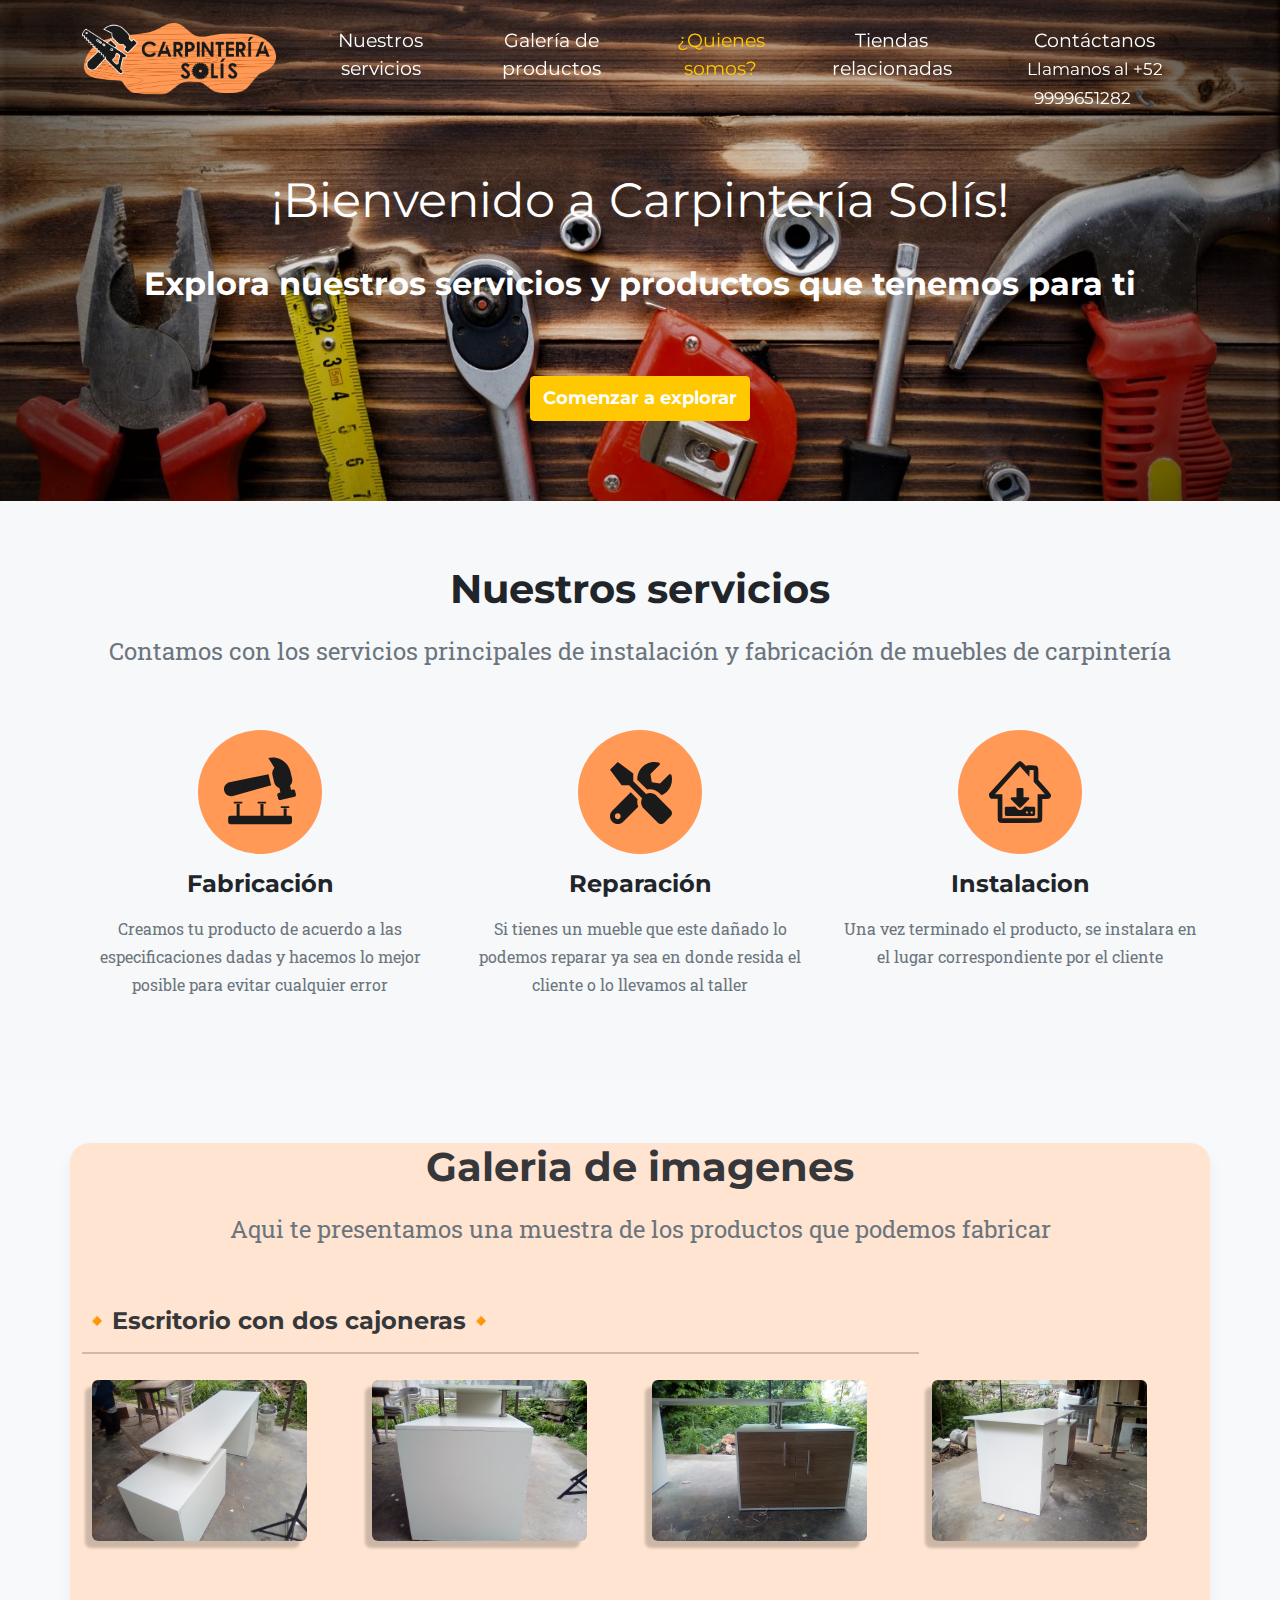
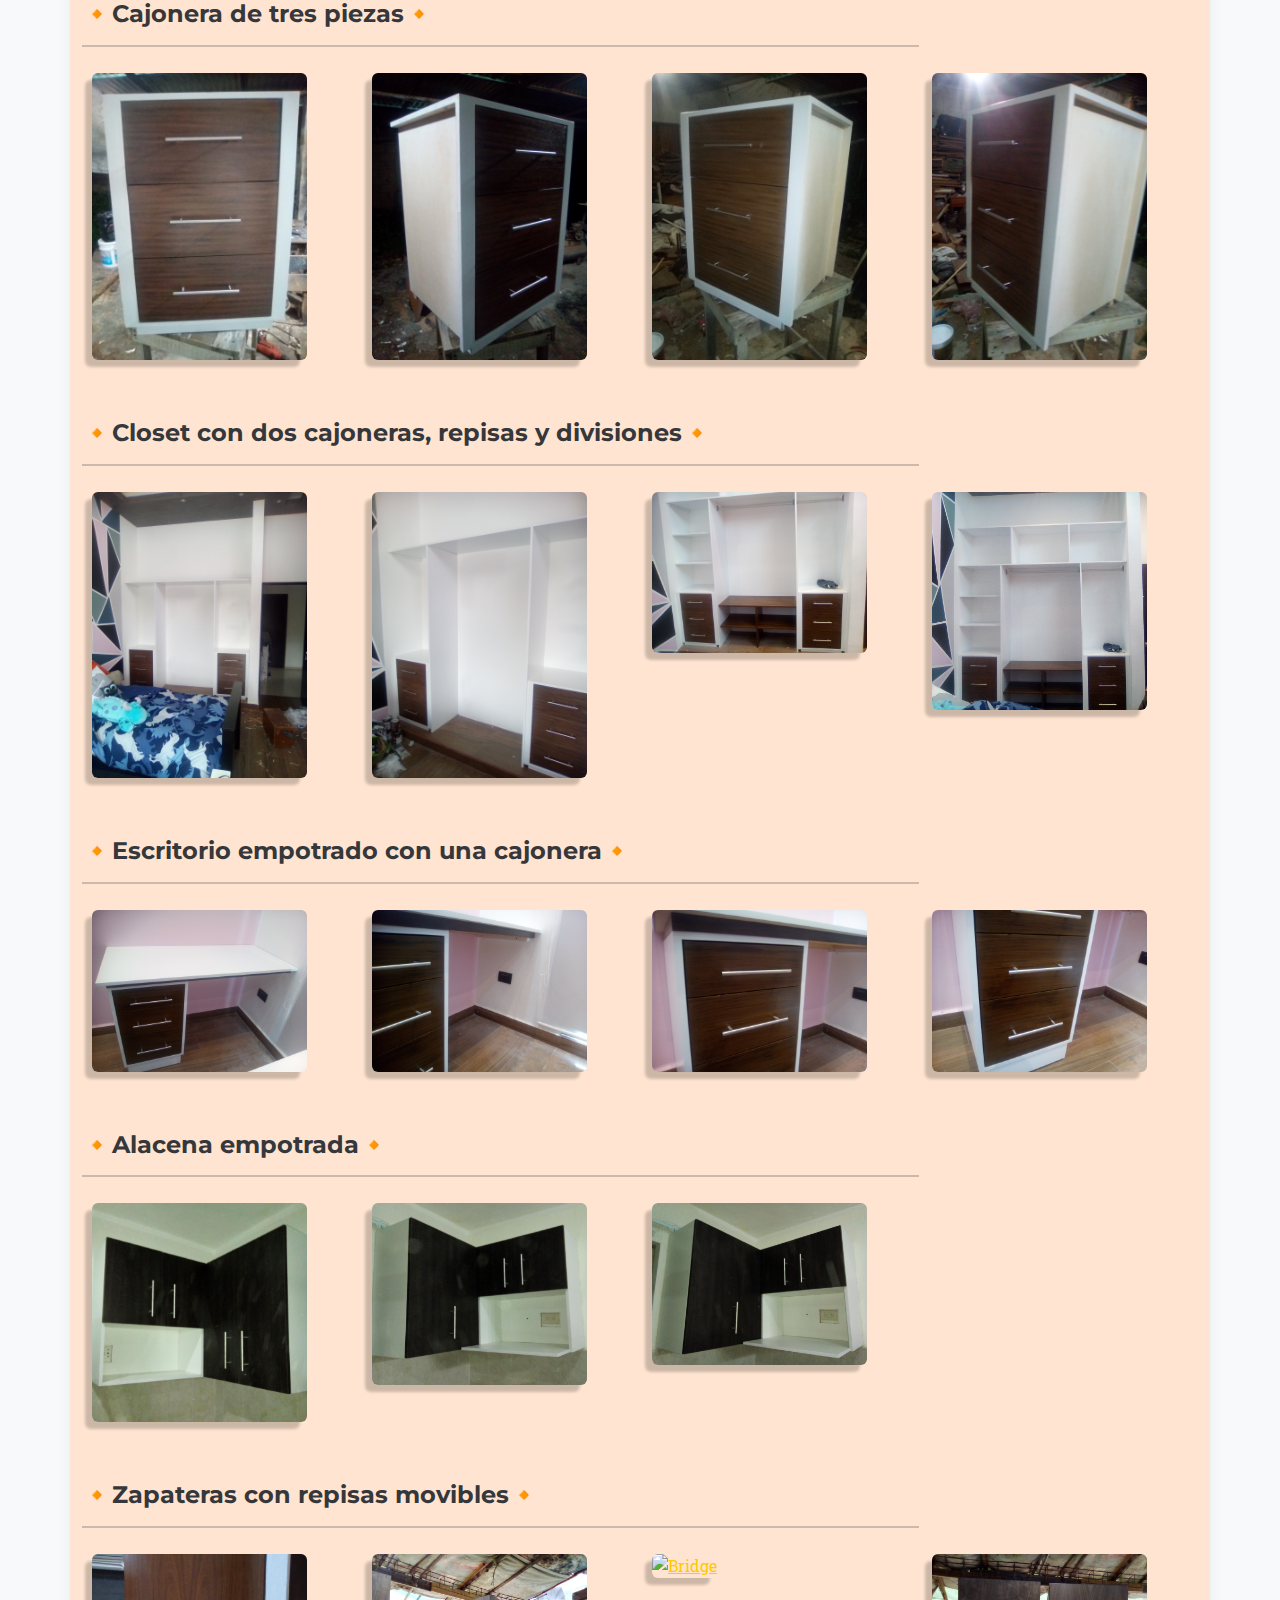
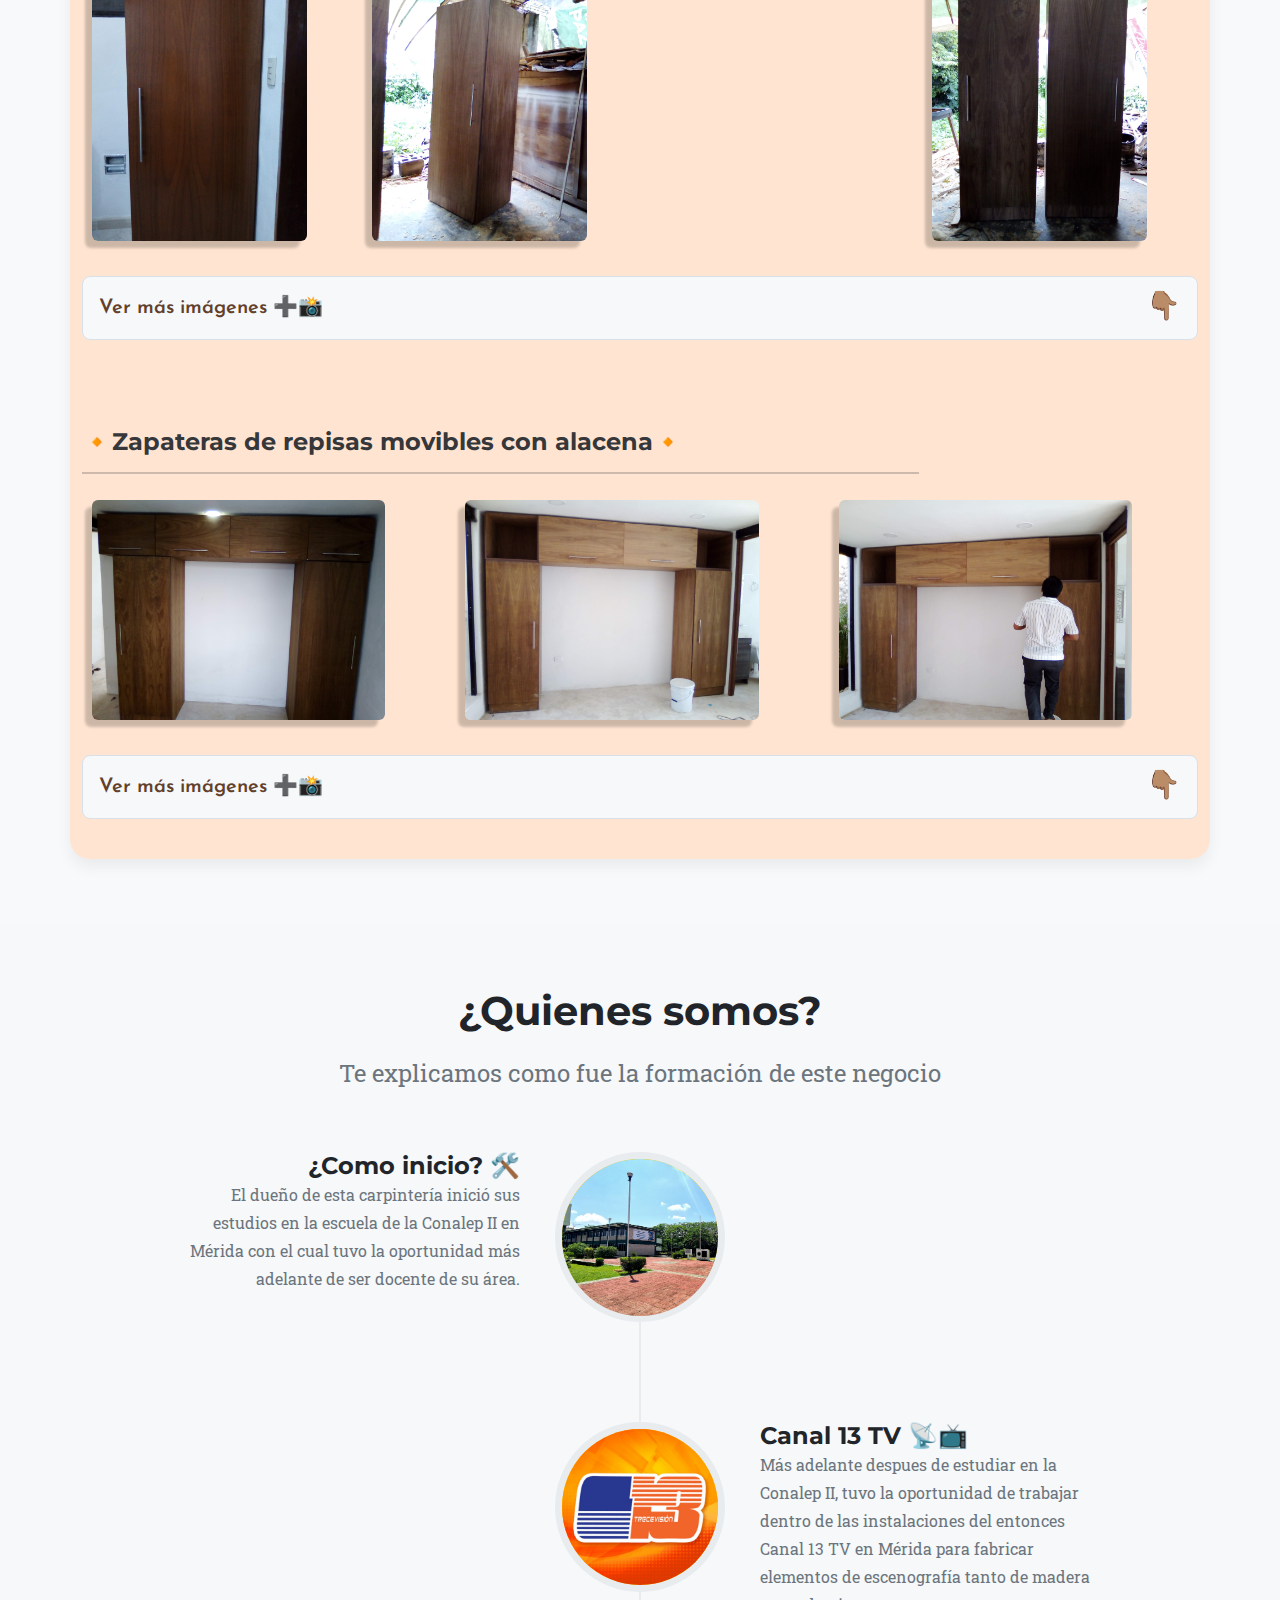
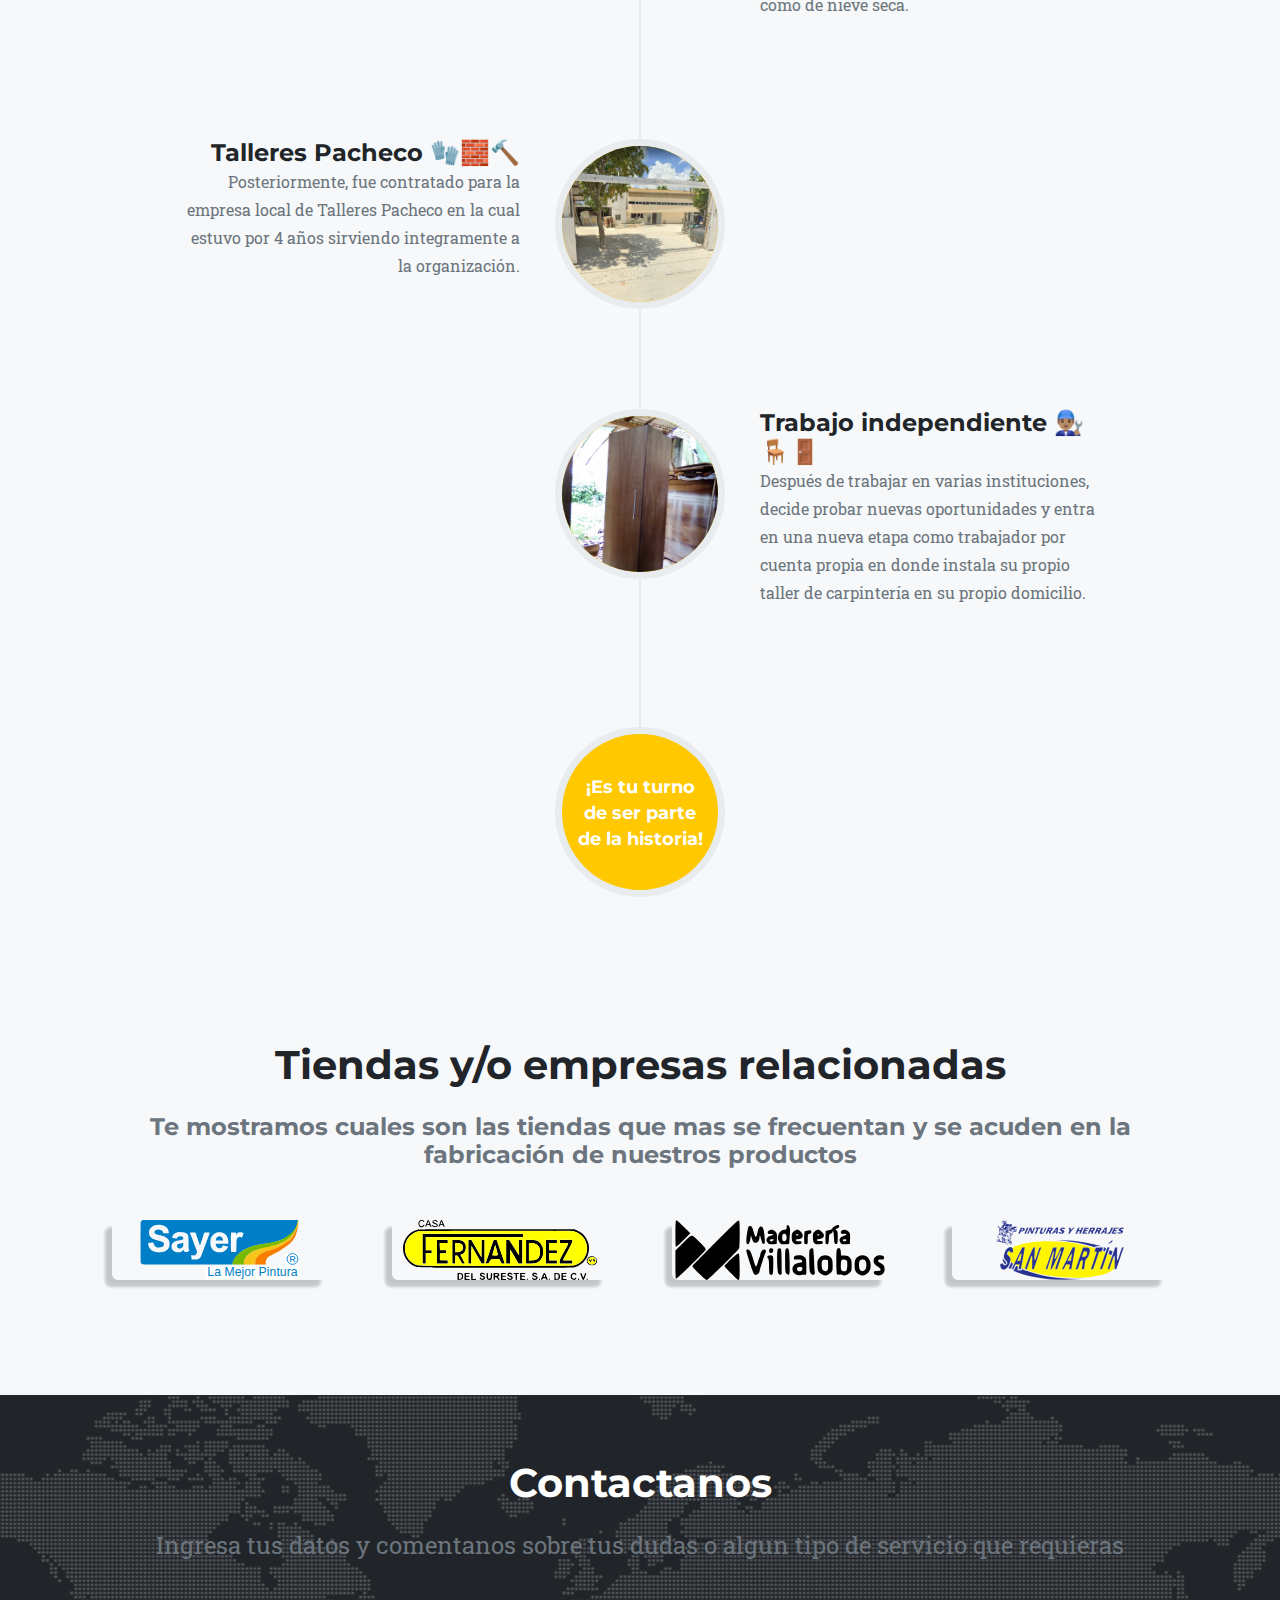
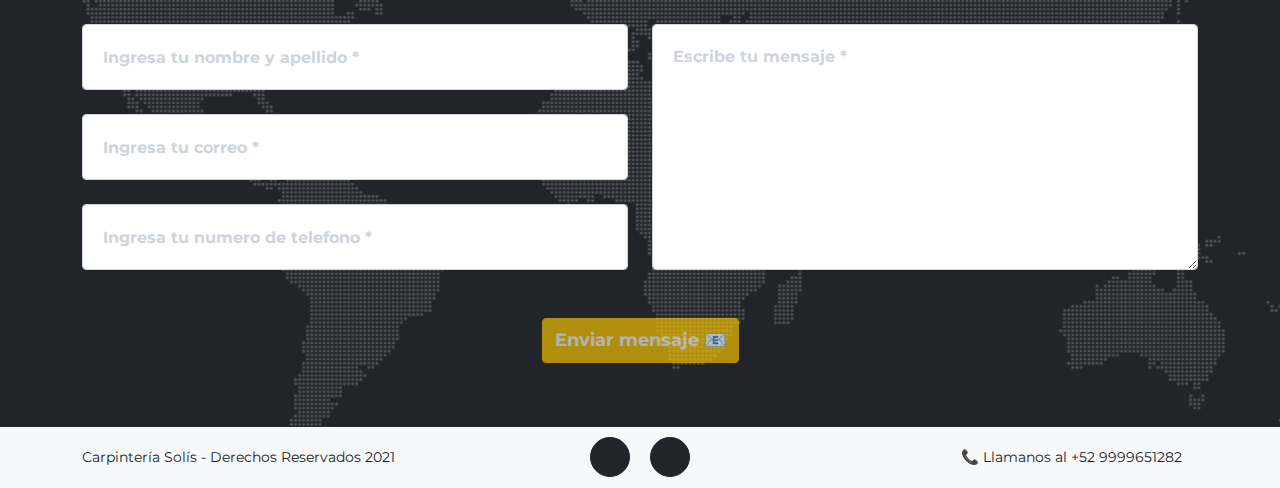
==== commit 74524e64: "Cambio de foto de portada e desarrollo de correo" ====
--- a/index.html
+++ b/index.html
@@ -42,7 +42,8 @@
                     <li class="nav-item"><a class="nav-link" href="#portfolio">Galería de productos</a></li>
                     <li class="nav-item"><a class="nav-link" href="#about">¿Quienes somos?</a></li>
                     <li class="nav-item"><a class="nav-link" href="#tiendas">Tiendas relacionadas</a></li>
-                    <li class="nav-item"><a class="nav-link" href="#contact">Contáctanos</a></li>
+                    <li class="nav-item">
+                        <a class="nav-link" href="#contact">Contáctanos<br><small>Llamanos al +52 9999651282 📞</small></a></li>
                 </ul>
             </div>
         </div>
@@ -487,8 +488,7 @@
                         </div>
                         <div class="timeline-body">
                             <p class="text-muted">Posteriormente, fue contratado para la empresa local de Talleres
-                                Pacheco en la cual estuvo
-                                por 4 años sirviendo integramente a la organización.
+                                Pacheco en la cual estuvo por 4 años sirviendo integramente a la organización.
                             </p>
                         </div>
                     </div>
@@ -627,19 +627,19 @@
             <!-- To make this form functional, sign up at-->
             <!-- https://startbootstrap.com/solution/contact-forms-->
             <!-- to get an API token!-->
-            <form id="contactForm" data-sb-form-api-token="API_TOKEN">
+            <form id="contactForm" method="post" data-sb-form-api-token="API_TOKEN" data-netlify="true" >
                 <div class="row align-items-stretch mb-5">
                     <div class="col-md-6">
                         <div class="form-group">
                             <!-- Ingreso de nombre -->
-                            <input class="form-control" id="name" type="text"
-                                placeholder="Ingresa tu nombre y apellido *" data-sb-validations="required" />
+                            <input class="form-control" id="name" name="nombreApellido" type="text"
+                                placeholder="Ingresa tu nombre y apellido *" data-sb-validations="required"/>
                             <div class="invalid-feedback" data-sb-feedback="name:required">Se necesita poner un nombre
                             </div>
                         </div>
                         <div class="form-group">
                             <!-- Ingreso de correo electronico -->
-                            <input class="form-control" id="email" type="email" placeholder="Ingresa tu correo *"
+                            <input class="form-control" id="email" name="correoElectronico" type="email" placeholder="Ingresa tu correo *"
                                 data-sb-validations="required,email" />
                             <div class="invalid-feedback" data-sb-feedback="email:required">Se necesita poner un e-mail
                             </div>
@@ -648,7 +648,7 @@
                         </div>
                         <div class="form-group mb-md-0">
                             <!-- Ingreso de numero de telefono -->
-                            <input class="form-control" id="phone" type="tel"
+                            <input class="form-control" id="phone" name="telefono" type="tel"
                                 placeholder="Ingresa tu numero de telefono *" data-sb-validations="required" />
                             <div class="invalid-feedback" data-sb-feedback="phone:required">Se necesita poner un número
                                 de telefono
@@ -658,7 +658,7 @@
                     <div class="col-md-6">
                         <div class="form-group form-group-textarea mb-md-0">
                             <!--Mensaje de texto-->
-                            <textarea class="form-control" id="message" placeholder="Escribe tu mensaje *"
+                            <textarea class="form-control" id="message" name="mensaje" placeholder="Escribe tu mensaje *"
                                 data-sb-validations="required"></textarea>
                             <div class="invalid-feedback" data-sb-feedback="message:required">No se permiten mensajes
                                 vacios
@@ -687,9 +687,21 @@
                     <div class="text-center text-danger mb-3">Error de envio del mensaje</div>
                 </div>
                 <!-- Submit Button-->
-                <div class="text-center"><button class="btn btn-primary btn-xl text-uppercase disabled"
-                        id="submitButton" type="submit">Enviar mensaje 📧</button></div>
+                <div class="text-center">
+                    <button class="btn btn-primary btn-xl text-uppercase disabled" id="submitButton" name="botonEnviar"
+                    type="submit">Enviar mensaje 📧</button>
+                </div>
+
+                
+                <script src="correo.php"></script>
             </form>
+
+            <!--INTEGRACION DEL ARCHIVO PHP AL FORMULARIO DE CORREO-->
+
+            <?php
+            include("correo.php")
+            ?>
+
         </div>
     </section>
     <!-- Footer-->
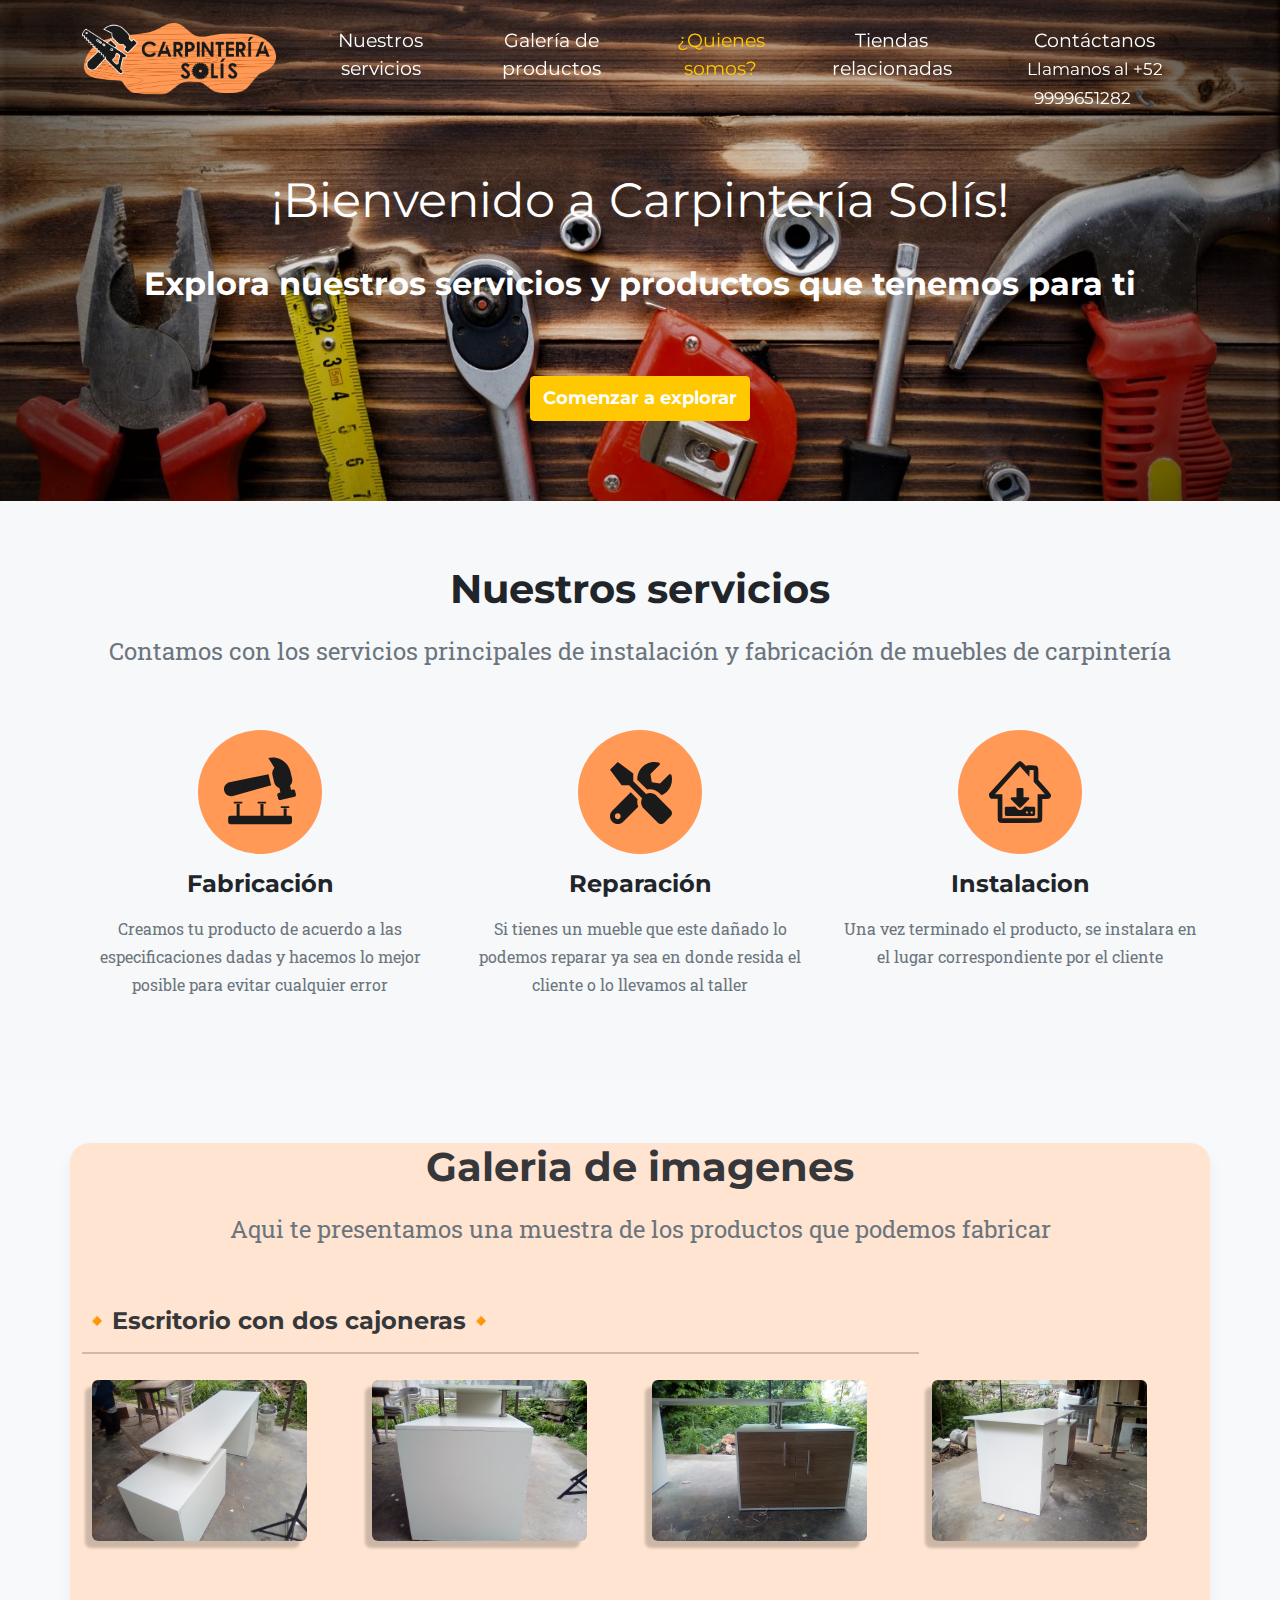
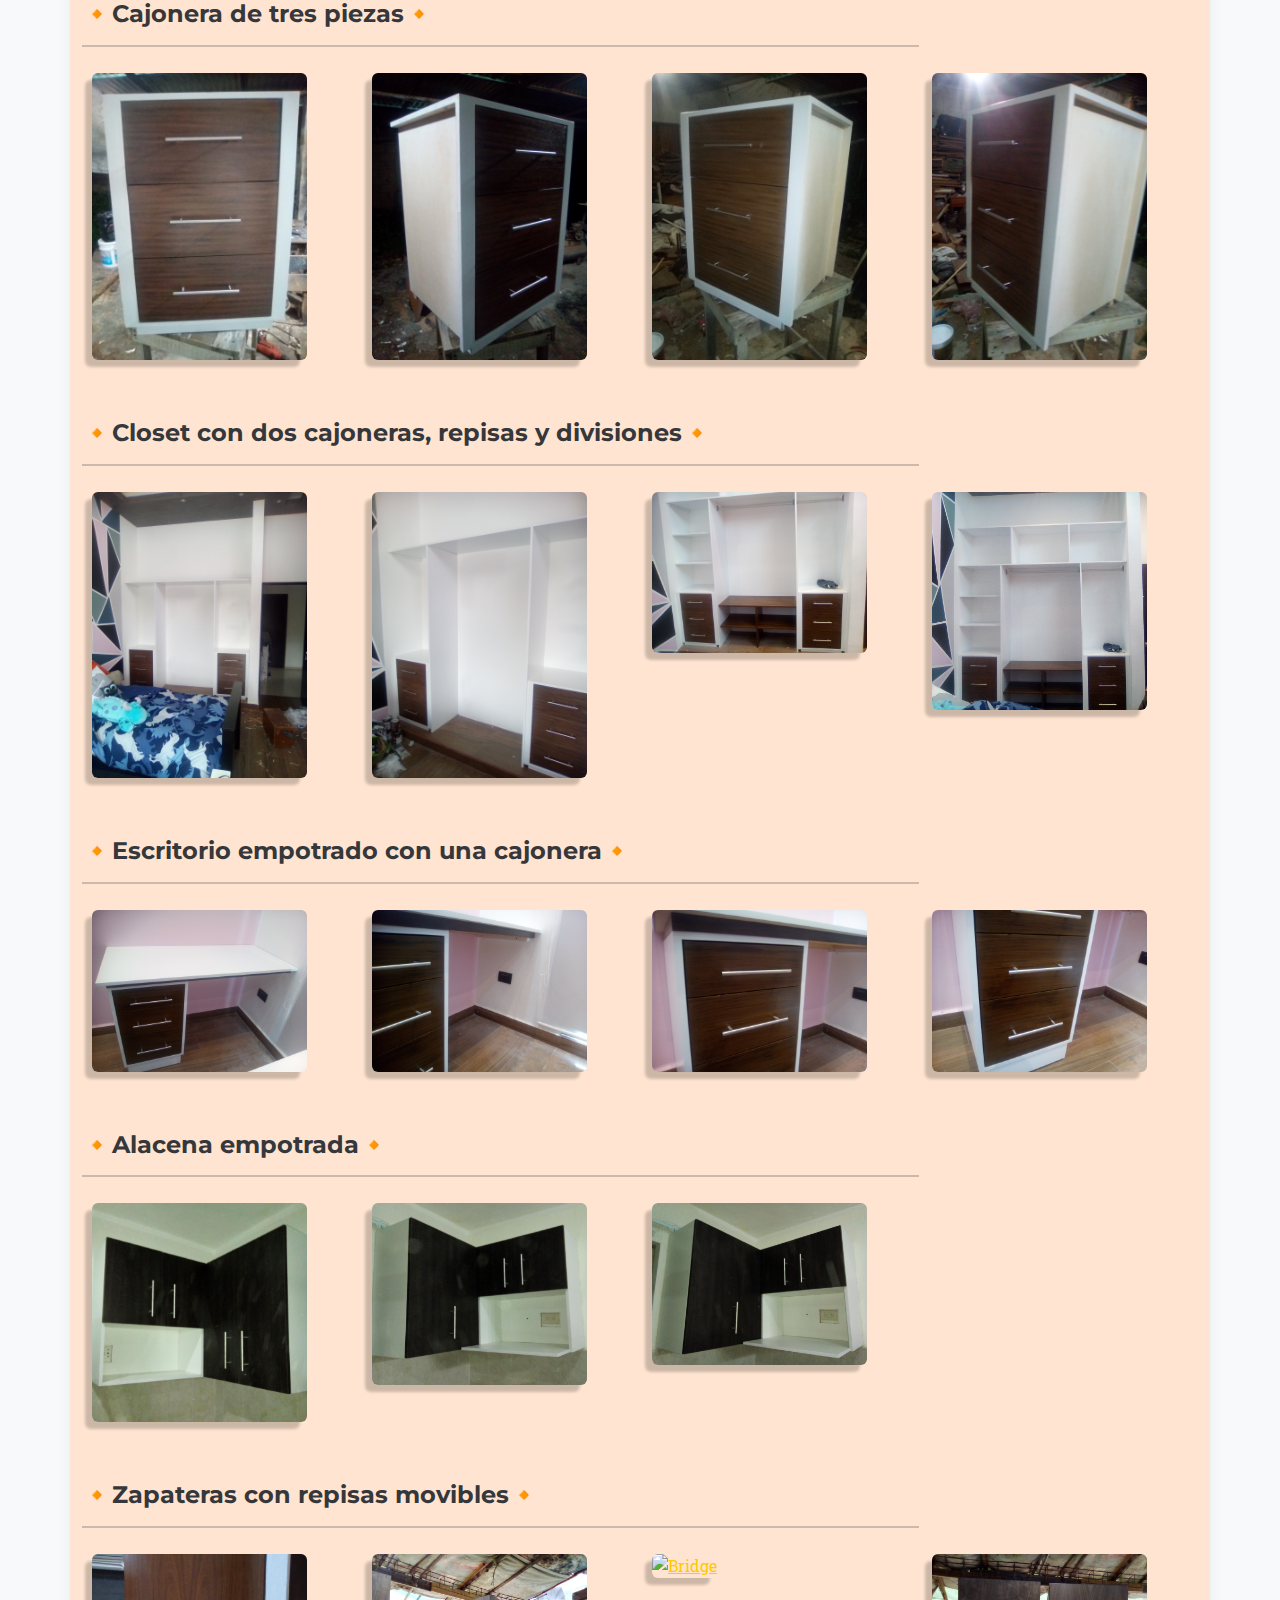
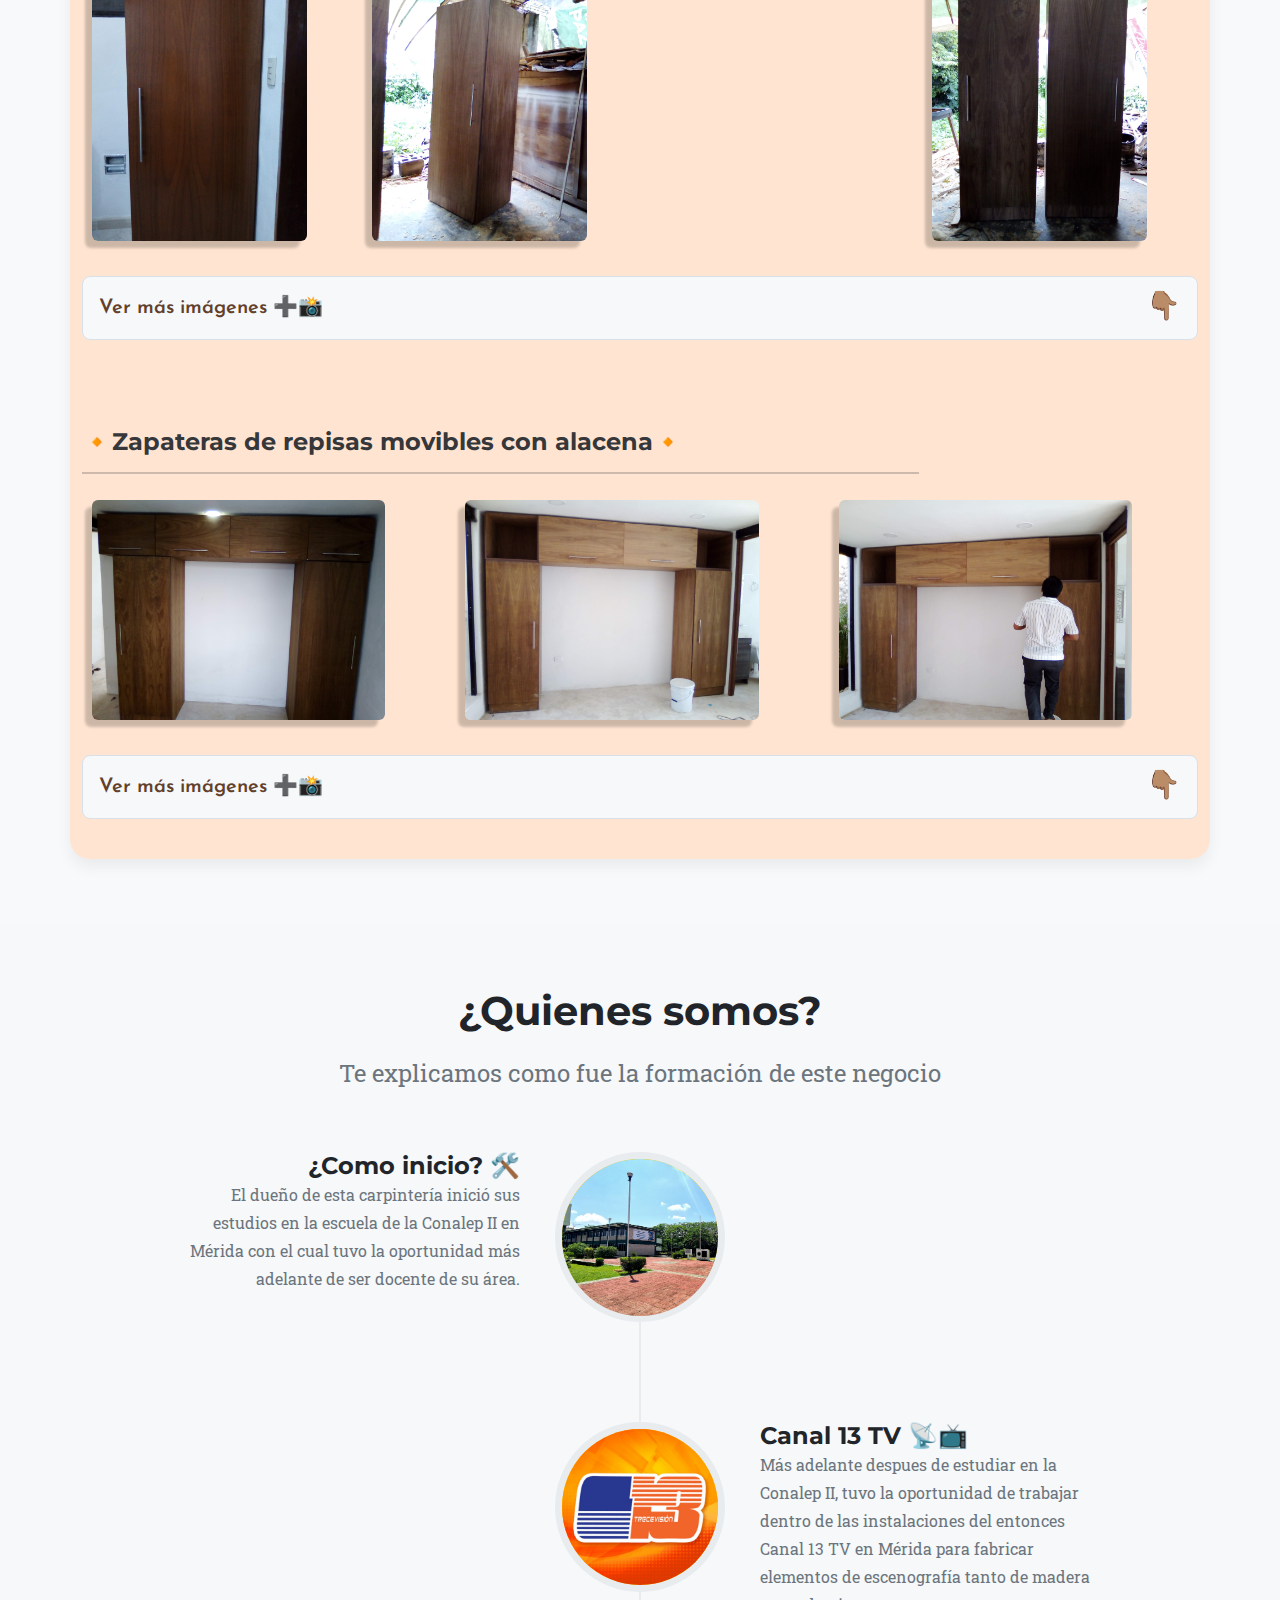
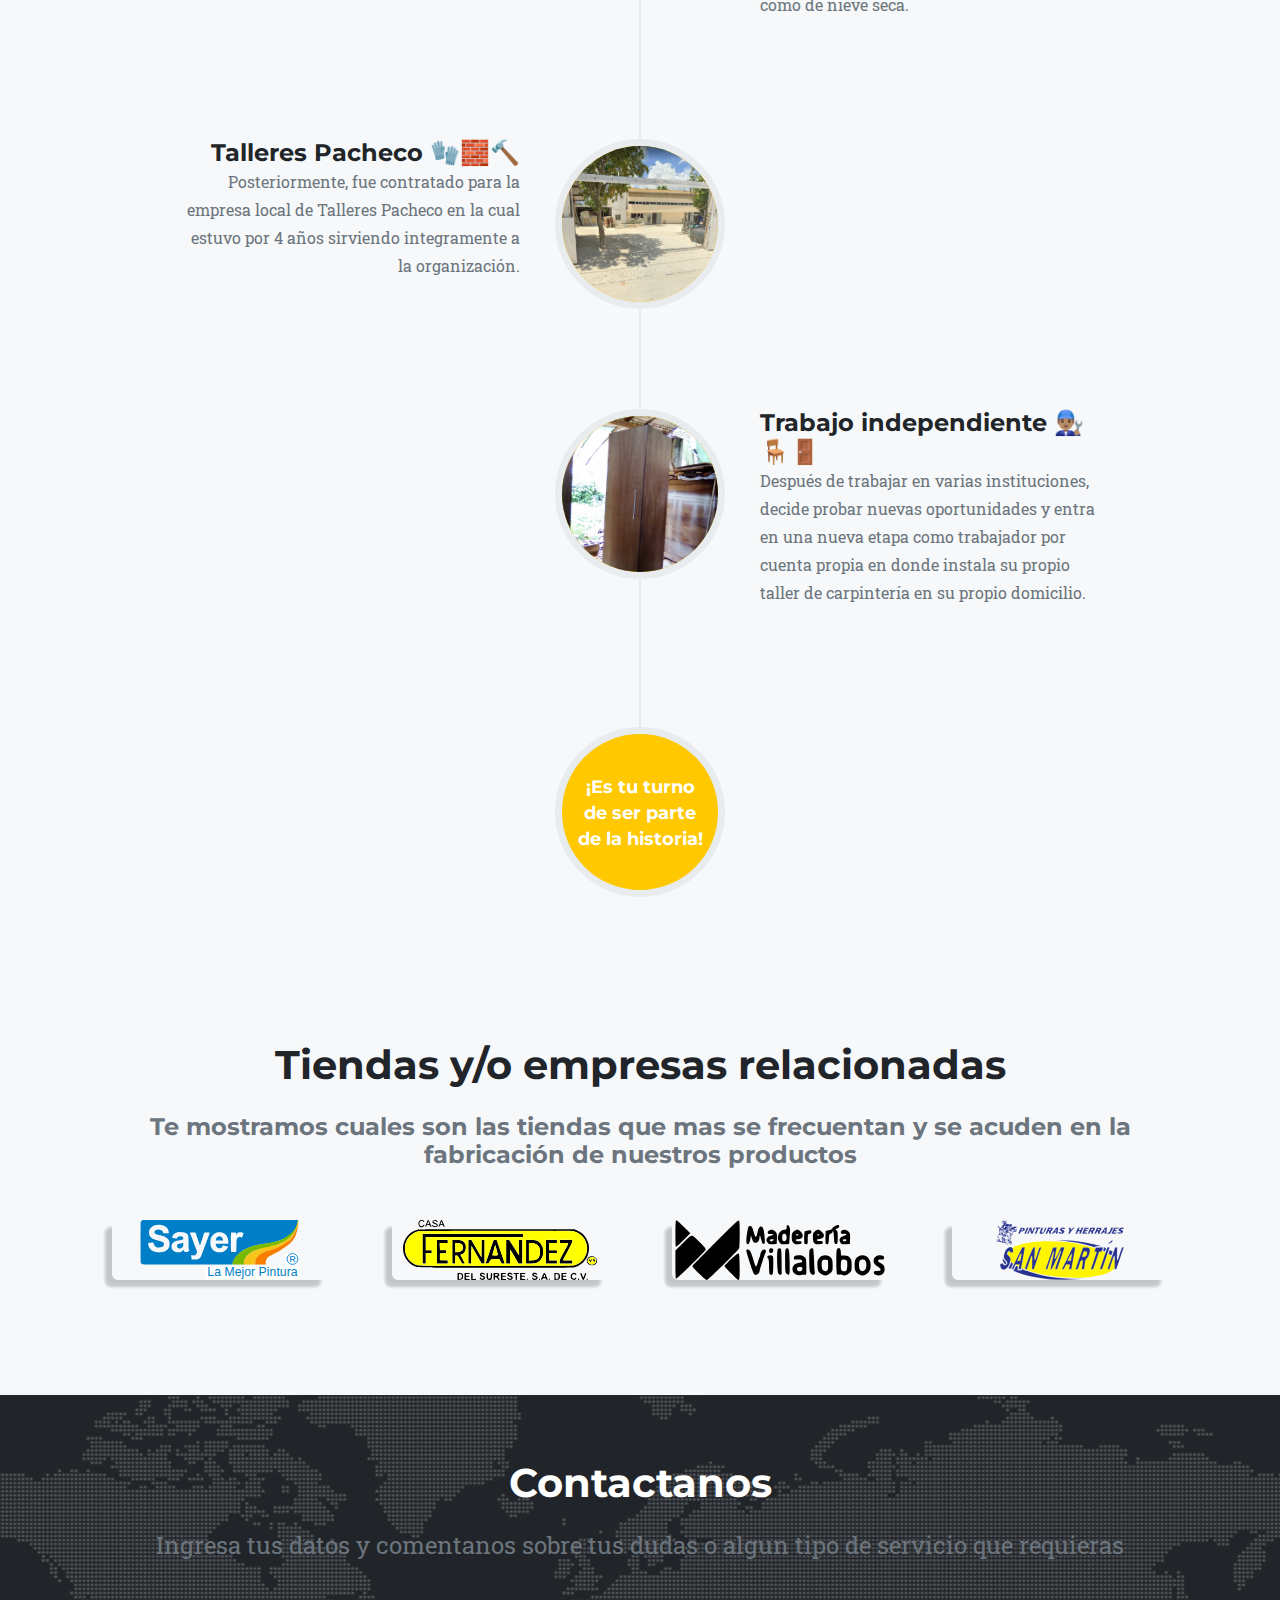
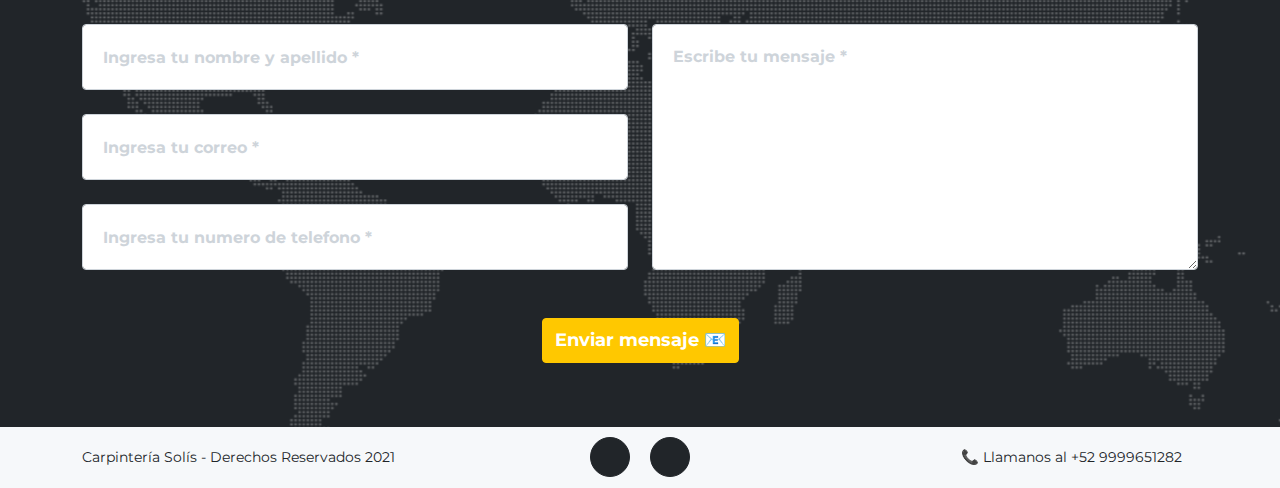
==== commit ead1e35b: "Correccion de formulario 3" ====
--- a/index.html
+++ b/index.html
@@ -627,80 +627,43 @@
             <!-- To make this form functional, sign up at-->
             <!-- https://startbootstrap.com/solution/contact-forms-->
             <!-- to get an API token!-->
-            <form id="contactForm" method="post" data-sb-form-api-token="API_TOKEN" data-netlify="true" >
+            <form name="contactForm" id="formulario" method="POST" data-netlify="true" >
                 <div class="row align-items-stretch mb-5">
                     <div class="col-md-6">
                         <div class="form-group">
                             <!-- Ingreso de nombre -->
-                            <input class="form-control" id="name" name="nombreApellido" type="text"
-                                placeholder="Ingresa tu nombre y apellido *" data-sb-validations="required"/>
-                            <div class="invalid-feedback" data-sb-feedback="name:required">Se necesita poner un nombre
-                            </div>
+                            <input class="form-control" id="name" name="nombre" type="text"
+                                placeholder="Ingresa tu nombre y apellido *" required/>
+                           
                         </div>
                         <div class="form-group">
                             <!-- Ingreso de correo electronico -->
-                            <input class="form-control" id="email" name="correoElectronico" type="email" placeholder="Ingresa tu correo *"
-                                data-sb-validations="required,email" />
-                            <div class="invalid-feedback" data-sb-feedback="email:required">Se necesita poner un e-mail
-                            </div>
-                            <div class="invalid-feedback" data-sb-feedback="email:email">El correo electronico ingresado
-                                no es valido</div>
+                            <input class="form-control" id="email" name="email" type="email" placeholder="Ingresa tu correo *"
+                            required/>
+                
                         </div>
                         <div class="form-group mb-md-0">
                             <!-- Ingreso de numero de telefono -->
-                            <input class="form-control" id="phone" name="telefono" type="tel"
-                                placeholder="Ingresa tu numero de telefono *" data-sb-validations="required" />
-                            <div class="invalid-feedback" data-sb-feedback="phone:required">Se necesita poner un número
-                                de telefono
-                            </div>
+                            <input class="form-control" id="phone" name="phone" type="tel"
+                                placeholder="Ingresa tu numero de telefono *" required/>
+                           
                         </div>
                     </div>
                     <div class="col-md-6">
                         <div class="form-group form-group-textarea mb-md-0">
                             <!--Mensaje de texto-->
-                            <textarea class="form-control" id="message" name="mensaje" placeholder="Escribe tu mensaje *"
-                                data-sb-validations="required"></textarea>
-                            <div class="invalid-feedback" data-sb-feedback="message:required">No se permiten mensajes
-                                vacios
-                            </div>
-                        </div>
-                    </div>
-                </div>
-                <!-- Submit success message-->
-                <!---->
-                <!-- This is what your users will see when the form-->
-                <!-- has successfully submitted-->
-                <div class="d-none" id="submitSuccessMessage">
-                    <div class="text-center text-white mb-3">
-                        <div class="fw-bolder">Se envió el mensaje de forma exitosa ✔</div>
-                        To activate this form, sign up at
-                        <br />
-                        <a
-                            href="https://startbootstrap.com/solution/contact-forms">https://startbootstrap.com/solution/contact-forms</a>
-                    </div>
-                </div>
-                <!-- Submit error message-->
-                <!---->
-                <!-- This is what your users will see when there is-->
-                <!-- an error submitting the form-->
-                <div class="d-none" id="submitErrorMessage">
-                    <div class="text-center text-danger mb-3">Error de envio del mensaje</div>
-                </div>
-                <!-- Submit Button-->
+                            <textarea class="form-control" id="message" name="message" placeholder="Escribe tu mensaje *"
+                            required></textarea>
+                           
+                        </div>
+                    </div>
+                </div>
+    
                 <div class="text-center">
-                    <button class="btn btn-primary btn-xl text-uppercase disabled" id="submitButton" name="botonEnviar"
-                    type="submit">Enviar mensaje 📧</button>
-                </div>
-
-                
-                <script src="correo.php"></script>
+                    <button class="btn btn-primary btn-xl text-uppercase" type="submit">Enviar mensaje 📧</button>
+                </div>
+               
             </form>
-
-            <!--INTEGRACION DEL ARCHIVO PHP AL FORMULARIO DE CORREO-->
-
-            <?php
-            include("correo.php")
-            ?>
 
         </div>
     </section>
@@ -991,7 +954,7 @@
     <!-- * *                               SB Forms JS                               * *-->
     <!-- * * Activate your form at https://startbootstrap.com/solution/contact-forms * *-->
     <!-- * * * * * * * * * * * * * * * * * * * * * * * * * * * * * * * * * * * * * * * *-->
-    <script src="https://cdn.startbootstrap.com/sb-forms-latest.js"></script>
+    
 </body>
 
 </html>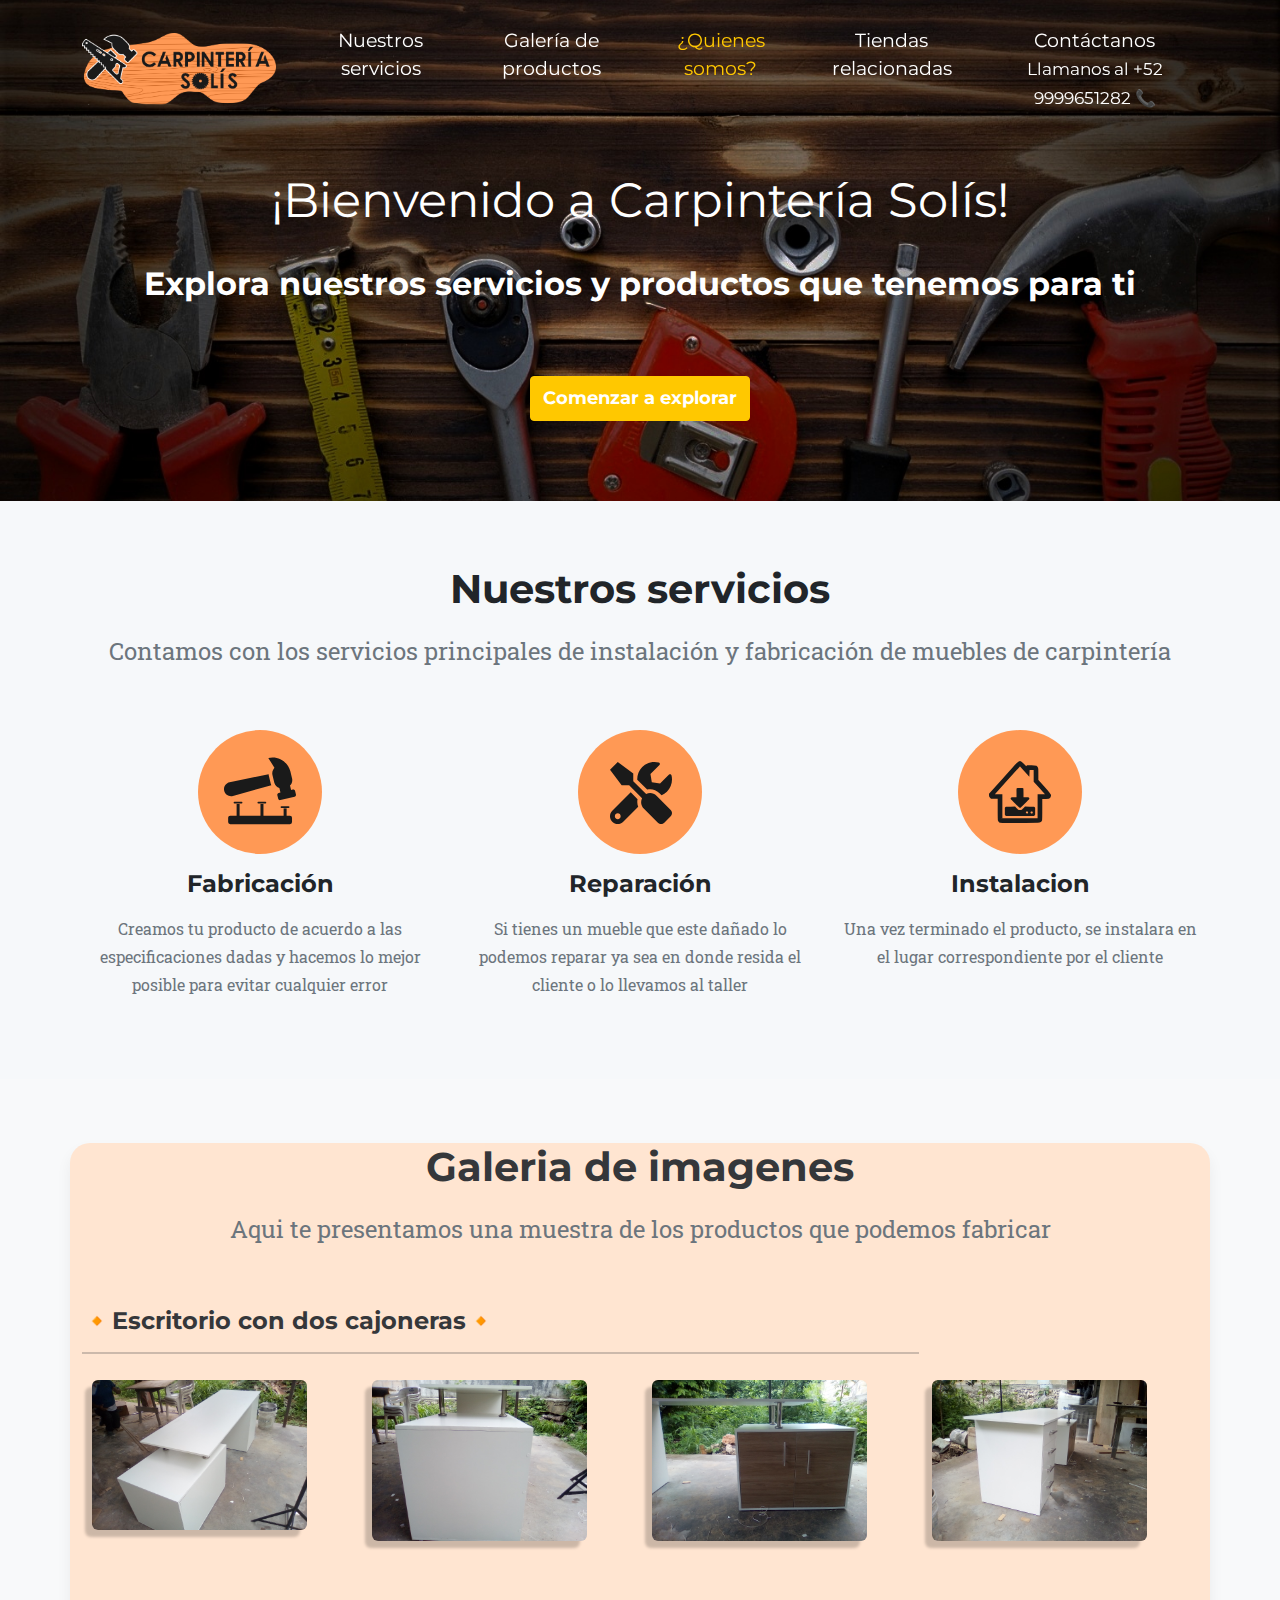
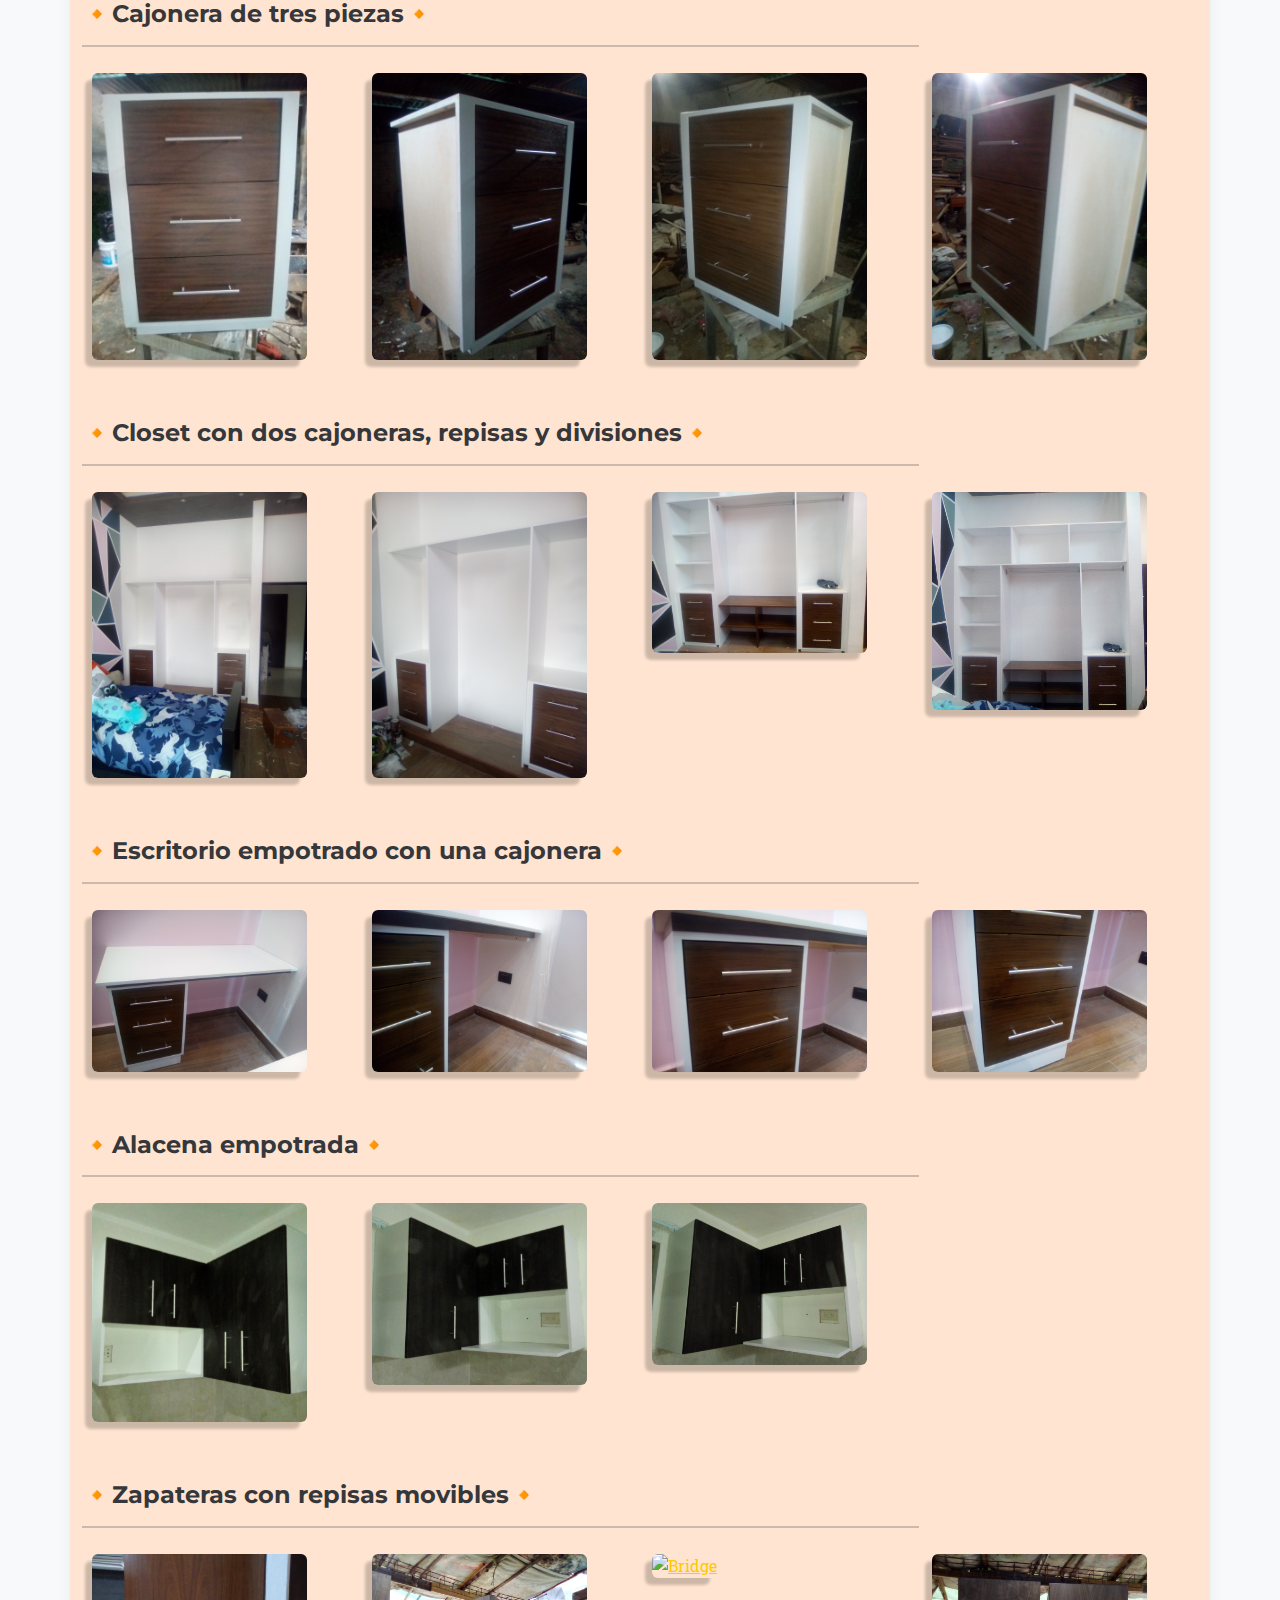
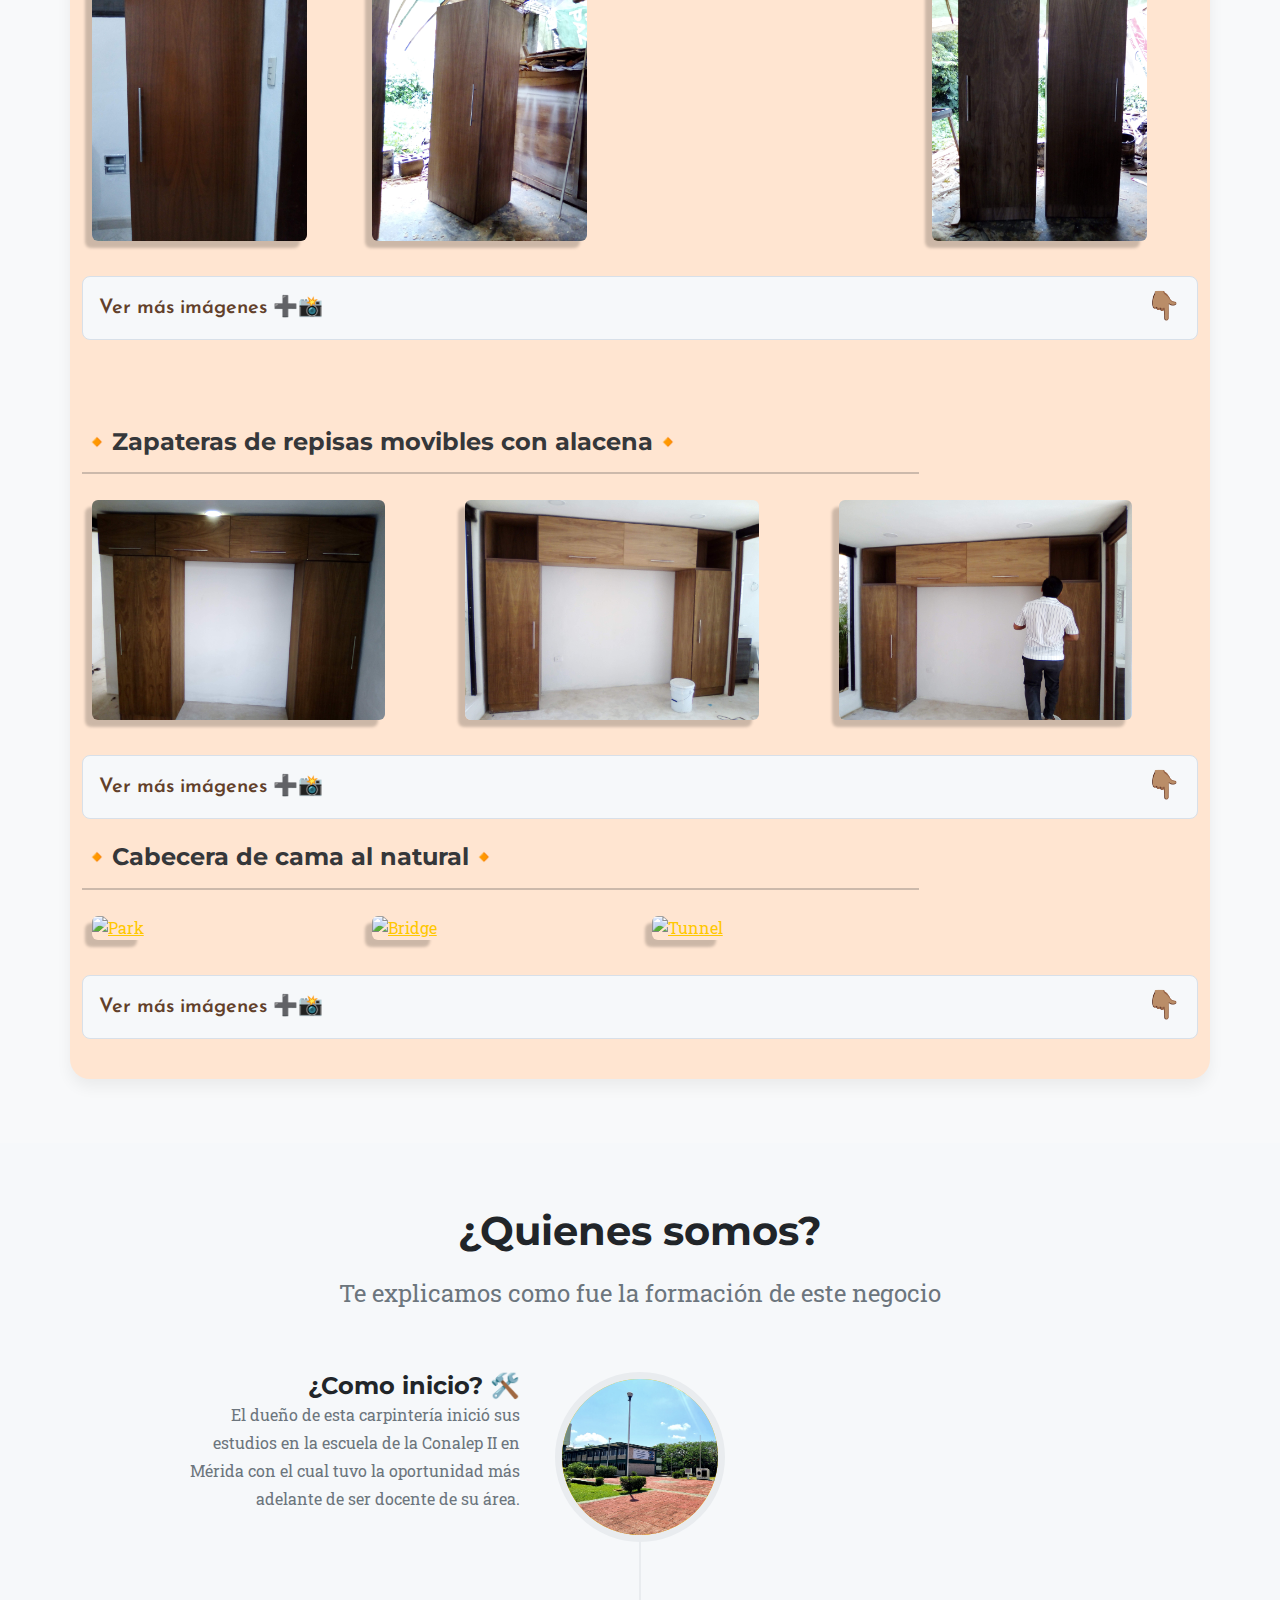
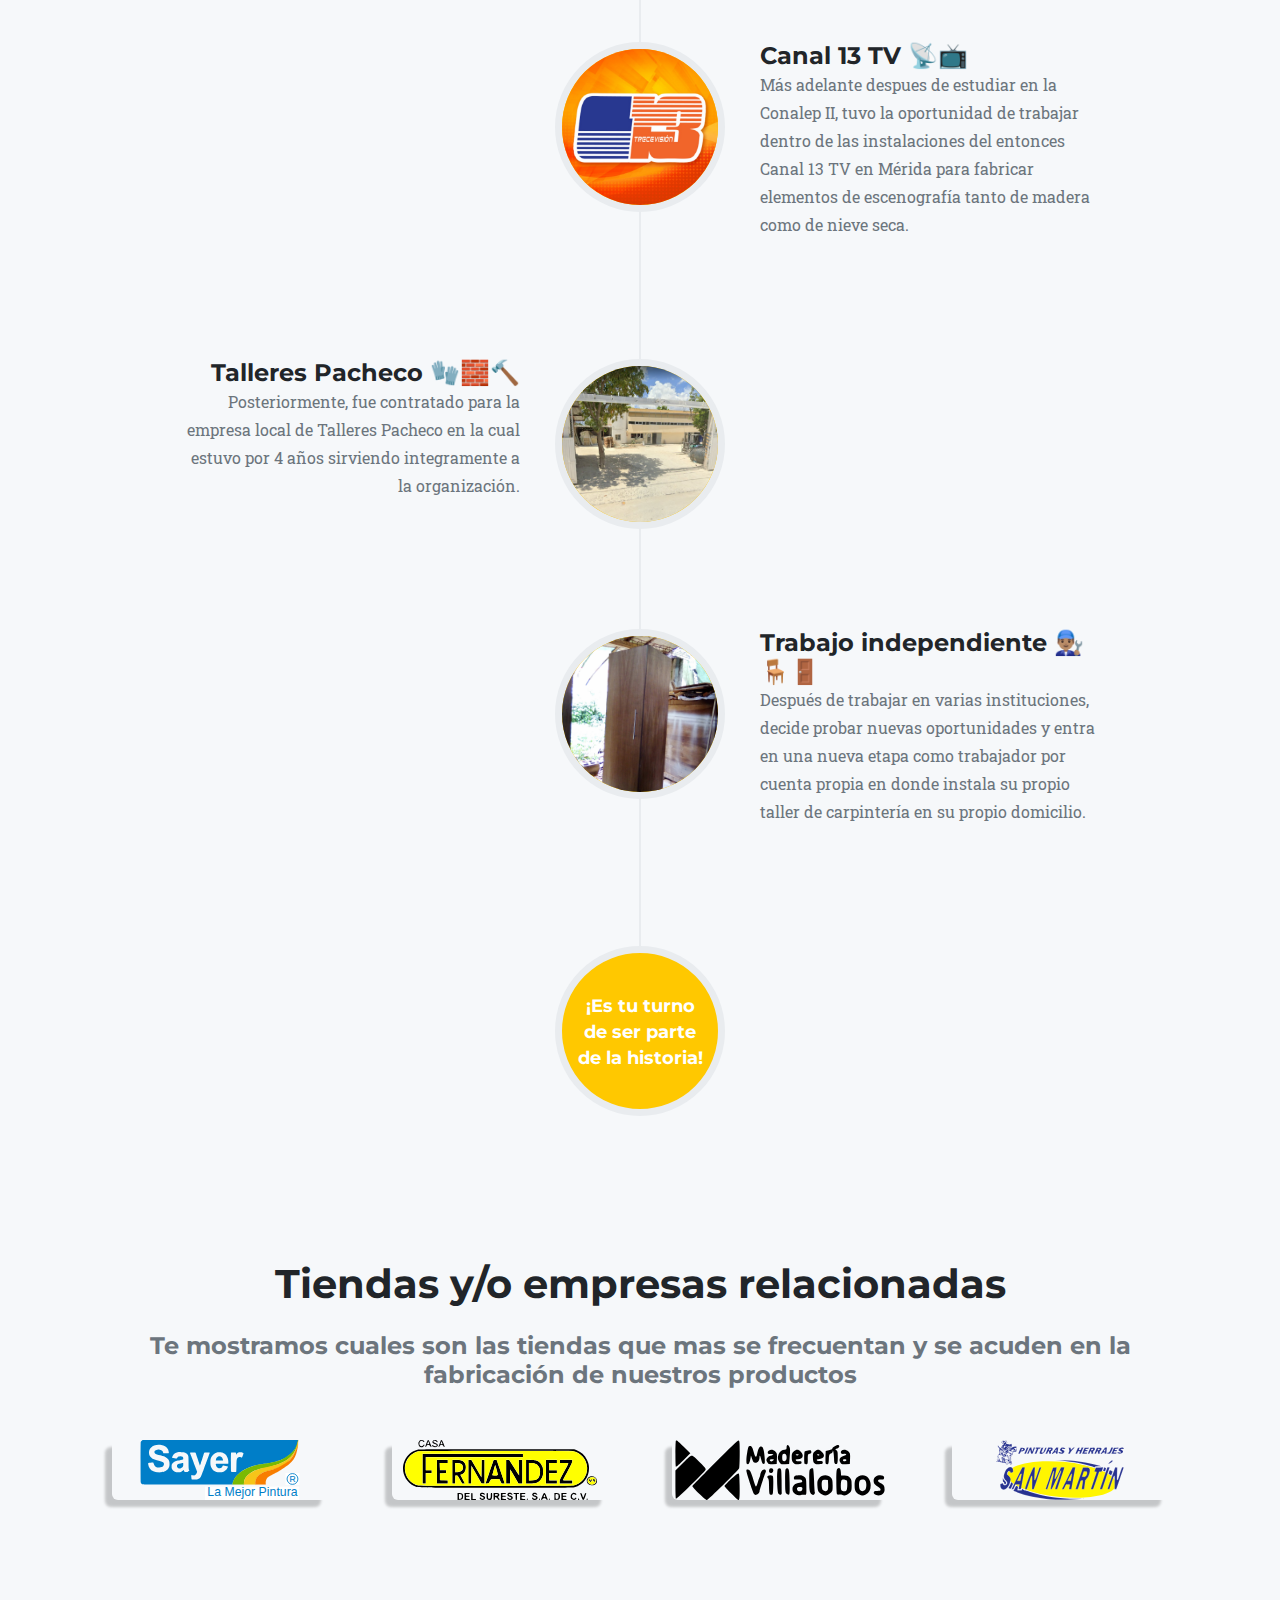
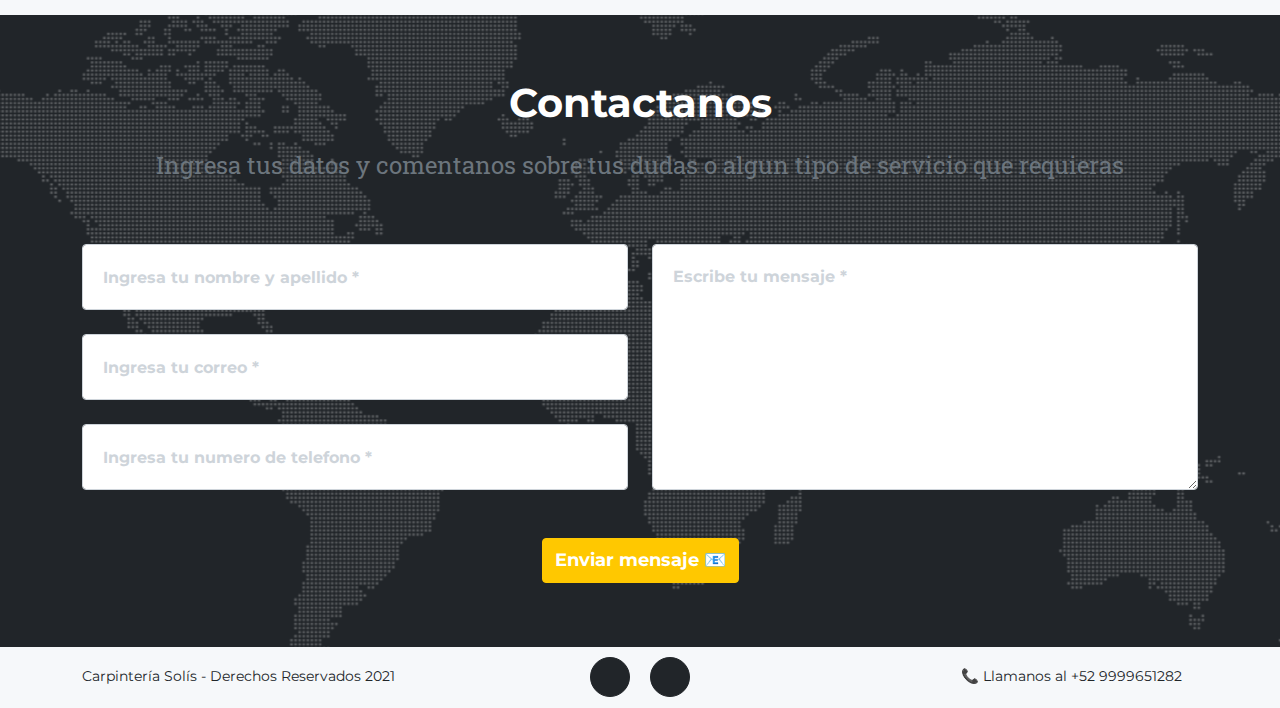
==== commit a8ca996e: "actualizacion de detalles" ====
--- a/index.html
+++ b/index.html
@@ -62,6 +62,7 @@
     <!-- SERVICIOS-->
     <section class="page-section" id="services">
         <div class="container">
+            
             <!--Descripcion-->
             <div class="text-center">
                 <h2 class="section-heading text-uppercase">Nuestros servicios</h2>
@@ -72,6 +73,7 @@
             </div>
 
             <div class="row text-center">
+                
                 <!--Fabricacion-->
                 <div class="col-md-4">
                     <span class="fa-stack fa-4x">
@@ -128,7 +130,7 @@
                         <a class="lightbox"
                             href="assets/img/Galeria de imagenes/Escritorio con cajoneras/Lado de atras.jpg">
                             <img src="assets/img/Galeria de imagenes/Escritorio con cajoneras/Lado de atras.jpg"
-                                alt="Park">
+                                width="200" height="150" alt="Park">
                         </a>
                     </div>
                     <div class="col-sm-6 col-md-3">
@@ -291,6 +293,7 @@
 
             <h4>🔸Zapateras con repisas movibles🔸</h4>
             <hr style="width:75%; border-color:#35373a;">
+            
             <div class="tz-gallery">
                 <div class="row">
                     <div class="col-sm-6 col-md-3">
@@ -425,6 +428,63 @@
                 </div>
             </details>
 
+            <h4>🔸Cabecera de cama al natural🔸</h4>
+            <hr style="width:75%; border-color:#35373a;">
+            <div class="tz-gallery">
+                <div class="row">
+                    <div class="col-sm-6 col-md-3">
+                        <a class="lightbox"
+                            href="assets/img/Galeria de imagenes/Cabecera de cama al natural/Cabecera de frente 1.jpg">
+                            <img src="assets/img/Galeria de imagenes/Cabecera de cama al natural/Cabecera de frente 1.jpg" alt="Park">
+                        </a>
+                    </div>
+                    <div class="col-sm-6 col-md-3">
+                        <a class="lightbox"   
+                            href="assets/img/Galeria de imagenes/Cabecera de cama al natural/Cabecera de frente 2.jpg">
+                            <img src="assets/img/Galeria de imagenes/Cabecera de cama al natural/Cabecera de frente 2.jpg"
+                                alt="Bridge">
+                        </a>
+                    </div>
+                    <div class="col-sm-6 col-md-3">
+                        <a class="lightbox"
+                            href="assets/img/Galeria de imagenes/Cabecera de cama al natural/Cabecera esquina DERECHA.jpg">
+                            <img src="assets/img/Galeria de imagenes/Cabecera de cama al natural/Cabecera esquina DERECHA.jpg"
+                                alt="Tunnel">
+                        </a>
+                    </div>
+                </div>
+            </div>
+
+            <!--Ver mas-->
+            <details>
+                <summary>Ver más imágenes ➕📸</summary>
+                <div class="tz-gallery">
+                    <div class="row">
+                        <div class="col-sm-6 col-md-4">
+                            <a class="lightbox"
+                                href="assets/img/Galeria de imagenes/Cabecera de cama al natural/Cabecera lado DERECHO.jpg">
+                                <img src="assets/img/Galeria de imagenes/Cabecera de cama al natural/Cabecera lado DERECHO.jpg"
+                                    alt="Coast">
+                            </a>
+                        </div>
+                        <div class="col-sm-6 col-md-4">
+                            <a class="lightbox"
+                                href="assets/img/Galeria de imagenes/Cabecera de cama al natural/Cabecera lado IZQUIERDO.jpg">
+                                <img src="assets/img/Galeria de imagenes/Cabecera de cama al natural/Cabecera lado IZQUIERDO.jpg"
+                                    alt="Coast">
+                            </a>
+                        </div>
+                        <div class="col-sm-6 col-md-4">
+                            <a class="lightbox"
+                                href="assets/img/Galeria de imagenes/Cabecera de cama al natural/Cabecera lateral.jpg">
+                                <img src="assets/img/Galeria de imagenes/Cabecera de cama al natural/Cabecera lateral.jpg"
+                                    alt="Coast">
+                            </a>
+                        </div>
+                    </div>
+                </div>
+            </details>
+
             <br>
 
             <script src="https://cdnjs.cloudflare.com/ajax/libs/baguettebox.js/1.8.1/baguetteBox.min.js"></script>
@@ -434,6 +494,8 @@
         </div>
     </section>
 
+    
+    
     <!-- QUIENES SOMOS -->
 
     <section class="page-section" id="about">
